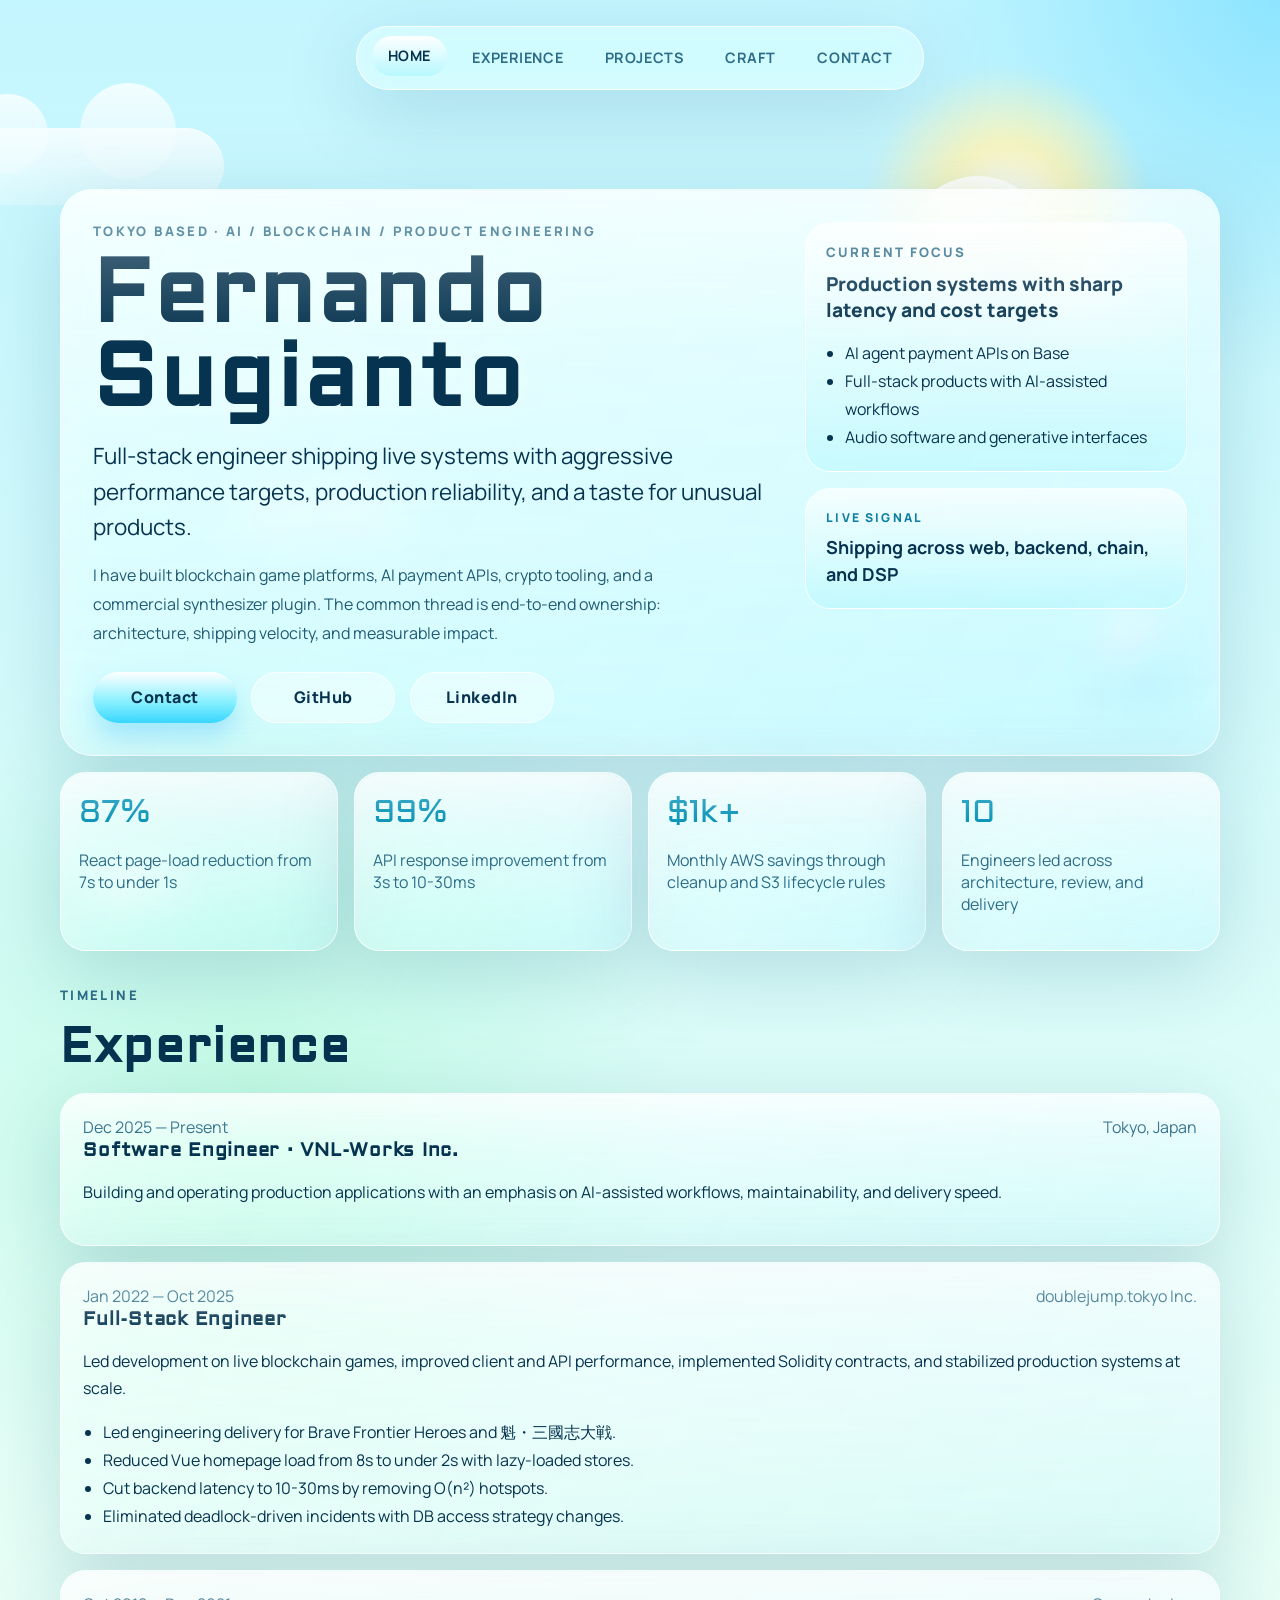
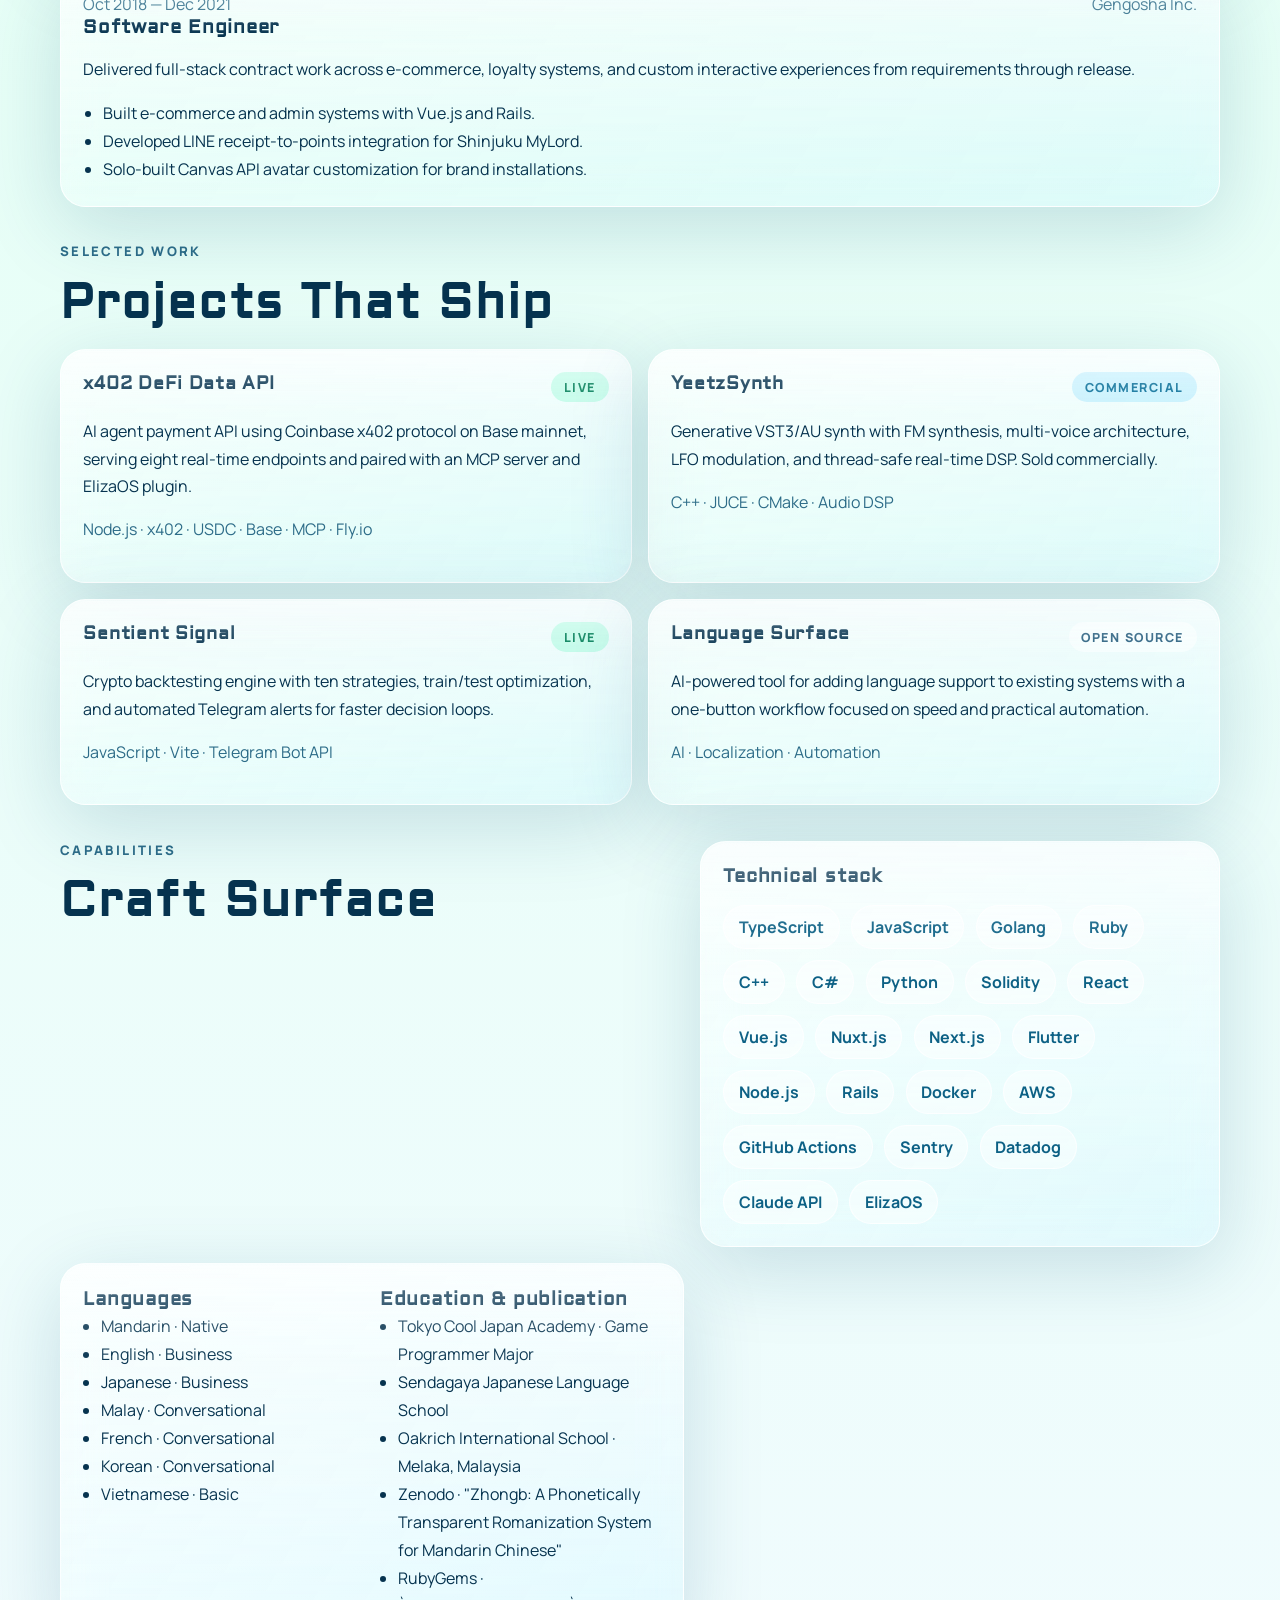
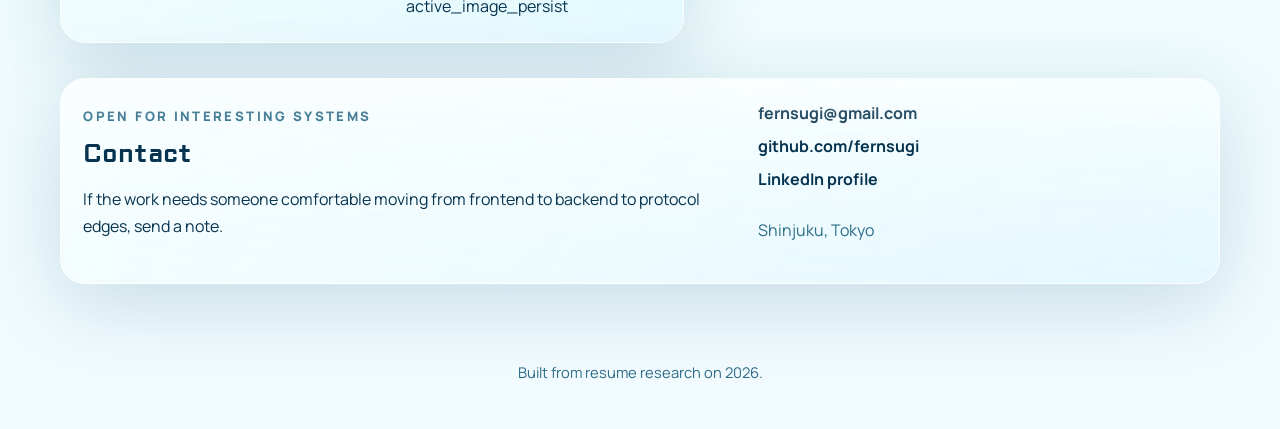
==== index.html @ c8aa3498 "Create personal GitHub Pages site" ====
<!DOCTYPE html>
<html lang="en">
  <head>
    <meta charset="UTF-8" />
    <meta name="viewport" content="width=device-width, initial-scale=1.0" />
    <title>Fernando Sugianto | Full-Stack Engineer</title>
    <meta
      name="description"
      content="Fernando Sugianto builds fast, production-grade systems across AI, blockchain, games, and audio software."
    />
    <link rel="preconnect" href="https://fonts.googleapis.com" />
    <link rel="preconnect" href="https://fonts.gstatic.com" crossorigin />
    <link
      href="https://fonts.googleapis.com/css2?family=Aldrich&family=Manrope:wght@400;500;600;700;800&display=swap"
      rel="stylesheet"
    />
    <link rel="stylesheet" href="./styles.css" />
  </head>
  <body>
    <div class="sky">
      <div class="sun-glow"></div>
      <div class="cloud cloud-a"></div>
      <div class="cloud cloud-b"></div>
      <div class="cloud cloud-c"></div>
      <div class="orb orb-a"></div>
      <div class="orb orb-b"></div>
      <div class="orb orb-c"></div>
      <div class="grid-sheen"></div>
    </div>

    <header class="dock-shell">
      <nav class="dock" aria-label="Primary">
        <a href="#top">Home</a>
        <a href="#experience">Experience</a>
        <a href="#projects">Projects</a>
        <a href="#craft">Craft</a>
        <a href="#contact">Contact</a>
      </nav>
    </header>

    <main id="top" class="page">
      <section class="hero glass" aria-labelledby="hero-title">
        <div class="hero-copy">
          <p class="eyebrow">Tokyo based · AI / blockchain / product engineering</p>
          <h1 id="hero-title">Fernando Sugianto</h1>
          <p class="hero-lead">
            Full-stack engineer shipping live systems with aggressive performance targets,
            production reliability, and a taste for unusual products.
          </p>
          <p class="hero-blurb">
            I have built blockchain game platforms, AI payment APIs, crypto tooling, and a
            commercial synthesizer plugin. The common thread is end-to-end ownership:
            architecture, shipping velocity, and measurable impact.
          </p>
          <div class="hero-actions">
            <a class="button button-primary" href="mailto:fernsugi@gmail.com">Contact</a>
            <a class="button button-secondary" href="https://github.com/fernsugi" target="_blank" rel="noreferrer">GitHub</a>
            <a
              class="button button-secondary"
              href="https://www.linkedin.com/in/fernando-sugianto-44b232172/"
              target="_blank"
              rel="noreferrer"
            >
              LinkedIn
            </a>
          </div>
        </div>

        <div class="hero-panel">
          <div class="badge-card">
            <p class="badge-label">Current Focus</p>
            <p class="badge-title">Production systems with sharp latency and cost targets</p>
            <ul class="badge-list">
              <li>AI agent payment APIs on Base</li>
              <li>Full-stack products with AI-assisted workflows</li>
              <li>Audio software and generative interfaces</li>
            </ul>
          </div>
          <div class="signal-card">
            <span>LIVE SIGNAL</span>
            <strong>Shipping across web, backend, chain, and DSP</strong>
          </div>
        </div>
      </section>

      <section class="metrics" aria-label="Impact metrics">
        <article class="metric glass">
          <span class="metric-value">87%</span>
          <p class="metric-label">React page-load reduction from 7s to under 1s</p>
        </article>
        <article class="metric glass">
          <span class="metric-value">99%</span>
          <p class="metric-label">API response improvement from 3s to 10-30ms</p>
        </article>
        <article class="metric glass">
          <span class="metric-value">$1k+</span>
          <p class="metric-label">Monthly AWS savings through cleanup and S3 lifecycle rules</p>
        </article>
        <article class="metric glass">
          <span class="metric-value">10</span>
          <p class="metric-label">Engineers led across architecture, review, and delivery</p>
        </article>
      </section>

      <section id="experience" class="section">
        <div class="section-heading">
          <p class="eyebrow">Timeline</p>
          <h2>Experience</h2>
        </div>

        <div class="timeline">
          <article class="timeline-card glass">
            <div class="timeline-meta">
              <span>Dec 2025 — Present</span>
              <span>Tokyo, Japan</span>
            </div>
            <h3>Software Engineer · VNL-Works Inc.</h3>
            <p>
              Building and operating production applications with an emphasis on AI-assisted
              workflows, maintainability, and delivery speed.
            </p>
          </article>

          <article class="timeline-card glass">
            <div class="timeline-meta">
              <span>Jan 2022 — Oct 2025</span>
              <span>doublejump.tokyo Inc.</span>
            </div>
            <h3>Full-Stack Engineer</h3>
            <p>
              Led development on live blockchain games, improved client and API performance,
              implemented Solidity contracts, and stabilized production systems at scale.
            </p>
            <ul>
              <li>Led engineering delivery for Brave Frontier Heroes and 魁・三國志大戦.</li>
              <li>Reduced Vue homepage load from 8s to under 2s with lazy-loaded stores.</li>
              <li>Cut backend latency to 10-30ms by removing O(n²) hotspots.</li>
              <li>Eliminated deadlock-driven incidents with DB access strategy changes.</li>
            </ul>
          </article>

          <article class="timeline-card glass">
            <div class="timeline-meta">
              <span>Oct 2018 — Dec 2021</span>
              <span>Gengosha Inc.</span>
            </div>
            <h3>Software Engineer</h3>
            <p>
              Delivered full-stack contract work across e-commerce, loyalty systems, and
              custom interactive experiences from requirements through release.
            </p>
            <ul>
              <li>Built e-commerce and admin systems with Vue.js and Rails.</li>
              <li>Developed LINE receipt-to-points integration for Shinjuku MyLord.</li>
              <li>Solo-built Canvas API avatar customization for brand installations.</li>
            </ul>
          </article>
        </div>
      </section>

      <section id="projects" class="section">
        <div class="section-heading">
          <p class="eyebrow">Selected Work</p>
          <h2>Projects That Ship</h2>
        </div>

        <div class="project-grid">
          <article class="project glass">
            <div class="project-head">
              <h3>x402 DeFi Data API</h3>
              <span class="status live">Live</span>
            </div>
            <p>
              AI agent payment API using Coinbase x402 protocol on Base mainnet, serving
              eight real-time endpoints and paired with an MCP server and ElizaOS plugin.
            </p>
            <p class="stack">Node.js · x402 · USDC · Base · MCP · Fly.io</p>
          </article>

          <article class="project glass">
            <div class="project-head">
              <h3>YeetzSynth</h3>
              <span class="status commercial">Commercial</span>
            </div>
            <p>
              Generative VST3/AU synth with FM synthesis, multi-voice architecture, LFO
              modulation, and thread-safe real-time DSP. Sold commercially.
            </p>
            <p class="stack">C++ · JUCE · CMake · Audio DSP</p>
          </article>

          <article class="project glass">
            <div class="project-head">
              <h3>Sentient Signal</h3>
              <span class="status live">Live</span>
            </div>
            <p>
              Crypto backtesting engine with ten strategies, train/test optimization, and
              automated Telegram alerts for faster decision loops.
            </p>
            <p class="stack">JavaScript · Vite · Telegram Bot API</p>
          </article>

          <article class="project glass">
            <div class="project-head">
              <h3>Language Surface</h3>
              <span class="status oss">Open Source</span>
            </div>
            <p>
              AI-powered tool for adding language support to existing systems with a
              one-button workflow focused on speed and practical automation.
            </p>
            <p class="stack">AI · Localization · Automation</p>
          </article>
        </div>
      </section>

      <section id="craft" class="section craft-layout">
        <div class="section-heading">
          <p class="eyebrow">Capabilities</p>
          <h2>Craft Surface</h2>
        </div>

        <article class="glass skill-cloud">
          <h3>Technical stack</h3>
          <div class="chips">
            <span>TypeScript</span>
            <span>JavaScript</span>
            <span>Golang</span>
            <span>Ruby</span>
            <span>C++</span>
            <span>C#</span>
            <span>Python</span>
            <span>Solidity</span>
            <span>React</span>
            <span>Vue.js</span>
            <span>Nuxt.js</span>
            <span>Next.js</span>
            <span>Flutter</span>
            <span>Node.js</span>
            <span>Rails</span>
            <span>Docker</span>
            <span>AWS</span>
            <span>GitHub Actions</span>
            <span>Sentry</span>
            <span>Datadog</span>
            <span>Claude API</span>
            <span>ElizaOS</span>
          </div>
        </article>

        <article class="glass split-card">
          <div>
            <h3>Languages</h3>
            <ul class="plain-list">
              <li>Mandarin · Native</li>
              <li>English · Business</li>
              <li>Japanese · Business</li>
              <li>Malay · Conversational</li>
              <li>French · Conversational</li>
              <li>Korean · Conversational</li>
              <li>Vietnamese · Basic</li>
            </ul>
          </div>
          <div>
            <h3>Education & publication</h3>
            <ul class="plain-list">
              <li>Tokyo Cool Japan Academy · Game Programmer Major</li>
              <li>Sendagaya Japanese Language School</li>
              <li>Oakrich International School · Melaka, Malaysia</li>
              <li>Zenodo · "Zhongb: A Phonetically Transparent Romanization System for Mandarin Chinese"</li>
              <li>RubyGems · `active_image_persist`</li>
            </ul>
          </div>
        </article>
      </section>

      <section id="contact" class="section">
        <article class="contact-card glass">
          <div>
            <p class="eyebrow">Open for interesting systems</p>
            <h2>Contact</h2>
            <p>
              If the work needs someone comfortable moving from frontend to backend to
              protocol edges, send a note.
            </p>
          </div>
          <div class="contact-links">
            <a href="mailto:fernsugi@gmail.com">fernsugi@gmail.com</a>
            <a href="https://github.com/fernsugi" target="_blank" rel="noreferrer">github.com/fernsugi</a>
            <a href="https://www.linkedin.com/in/fernando-sugianto-44b232172/" target="_blank" rel="noreferrer">
              LinkedIn profile
            </a>
            <p>Shinjuku, Tokyo</p>
          </div>
        </article>
      </section>
    </main>

    <footer class="footer">
      <p>Built from resume research on <span id="year-range">2026</span>.</p>
    </footer>

    <script src="./script.js"></script>
  </body>
</html>
---- styles.css ----
:root {
  --bg-top: #c4f6ff;
  --bg-mid: #e6fff6;
  --bg-bottom: #f2fbff;
  --glass: rgba(255, 255, 255, 0.44);
  --glass-strong: rgba(255, 255, 255, 0.64);
  --line: rgba(96, 196, 255, 0.35);
  --text: #06334f;
  --muted: #2d6c88;
  --aqua: #00b6ff;
  --lime: #6cf59d;
  --teal: #1ad8cc;
  --sun: #fff4b5;
  --shadow: 0 20px 80px rgba(11, 83, 124, 0.18);
}

* {
  box-sizing: border-box;
}

html {
  scroll-behavior: smooth;
}

body {
  margin: 0;
  min-height: 100vh;
  font-family: "Manrope", "Trebuchet MS", sans-serif;
  color: var(--text);
  background:
    radial-gradient(circle at top right, rgba(0, 183, 255, 0.28), transparent 24rem),
    radial-gradient(circle at 20% 30%, rgba(108, 245, 157, 0.22), transparent 28rem),
    linear-gradient(180deg, var(--bg-top) 0%, var(--bg-mid) 42%, var(--bg-bottom) 100%);
  overflow-x: hidden;
}

a {
  color: inherit;
  text-decoration: none;
}

.sky {
  position: fixed;
  inset: 0;
  pointer-events: none;
  overflow: hidden;
}

.sun-glow,
.orb,
.cloud,
.grid-sheen {
  position: absolute;
}

.sun-glow {
  top: 4rem;
  right: 8rem;
  width: 18rem;
  height: 18rem;
  border-radius: 50%;
  background: radial-gradient(circle, rgba(255, 255, 255, 0.96) 0%, rgba(255, 244, 181, 0.85) 32%, rgba(255, 244, 181, 0) 70%);
  filter: blur(6px);
}

.cloud {
  border-radius: 999px;
  background: linear-gradient(180deg, rgba(255, 255, 255, 0.94), rgba(255, 255, 255, 0.32));
  box-shadow: inset 0 1px 0 rgba(255, 255, 255, 0.9);
  filter: blur(0.5px);
}

.cloud::before,
.cloud::after {
  content: "";
  position: absolute;
  background: inherit;
  border-radius: inherit;
}

.cloud-a {
  top: 8rem;
  left: -4rem;
  width: 18rem;
  height: 4.8rem;
  opacity: 0.82;
}

.cloud-a::before {
  left: 2rem;
  bottom: 1.9rem;
  width: 5rem;
  height: 5rem;
}

.cloud-a::after {
  right: 3rem;
  bottom: 1.6rem;
  width: 6rem;
  height: 6rem;
}

.cloud-b {
  top: 18rem;
  right: 8rem;
  width: 14rem;
  height: 4rem;
  opacity: 0.62;
}

.cloud-b::before {
  left: 2rem;
  bottom: 1.2rem;
  width: 4.5rem;
  height: 4.5rem;
}

.cloud-b::after {
  right: 1.5rem;
  bottom: 1.4rem;
  width: 5rem;
  height: 5rem;
}

.cloud-c {
  top: 31rem;
  left: 18%;
  width: 11rem;
  height: 3.4rem;
  opacity: 0.4;
}

.cloud-c::before {
  left: 1.3rem;
  bottom: 1rem;
  width: 3.2rem;
  height: 3.2rem;
}

.cloud-c::after {
  right: 1.2rem;
  bottom: 0.9rem;
  width: 4rem;
  height: 4rem;
}

.orb {
  border-radius: 50%;
  border: 1px solid rgba(255, 255, 255, 0.72);
  background:
    radial-gradient(circle at 35% 28%, rgba(255, 255, 255, 0.9), rgba(255, 255, 255, 0.08) 36%),
    radial-gradient(circle at 70% 72%, rgba(0, 177, 255, 0.15), transparent 56%),
    rgba(255, 255, 255, 0.2);
  box-shadow:
    inset 0 6px 14px rgba(255, 255, 255, 0.9),
    inset 0 -14px 20px rgba(0, 184, 255, 0.08),
    0 16px 40px rgba(0, 148, 212, 0.14);
  backdrop-filter: blur(10px);
}

.orb-a {
  top: 11rem;
  right: 18%;
  width: 9rem;
  height: 9rem;
}

.orb-b {
  top: 38rem;
  right: 8%;
  width: 5rem;
  height: 5rem;
}

.orb-c {
  top: 54rem;
  left: 6%;
  width: 8rem;
  height: 8rem;
}

.grid-sheen {
  inset: 0;
  background-image:
    linear-gradient(rgba(255, 255, 255, 0.12) 1px, transparent 1px),
    linear-gradient(90deg, rgba(255, 255, 255, 0.12) 1px, transparent 1px);
  background-size: 7rem 7rem;
  mask-image: linear-gradient(180deg, transparent, rgba(0, 0, 0, 0.45), transparent 85%);
  opacity: 0.4;
}

.page {
  position: relative;
  z-index: 1;
  width: min(1160px, calc(100% - 2rem));
  margin: 0 auto;
  padding: 7rem 0 3rem;
}

.dock-shell {
  position: sticky;
  top: 0.8rem;
  z-index: 10;
  display: flex;
  justify-content: center;
  padding-top: 0.8rem;
}

.dock {
  display: inline-flex;
  gap: 0.6rem;
  align-items: center;
  padding: 0.7rem 0.9rem;
  border: 1px solid rgba(255, 255, 255, 0.78);
  border-radius: 999px;
  background: rgba(255, 255, 255, 0.38);
  backdrop-filter: blur(20px) saturate(150%);
  box-shadow: var(--shadow);
}

.dock a {
  padding: 0.65rem 1rem;
  border-radius: 999px;
  font-size: 0.9rem;
  font-weight: 700;
  letter-spacing: 0.04em;
  text-transform: uppercase;
  color: var(--muted);
  transition: transform 140ms ease, background 140ms ease, color 140ms ease;
}

.dock a:hover,
.dock a.is-active {
  background: linear-gradient(180deg, rgba(255, 255, 255, 0.96), rgba(173, 245, 255, 0.72));
  color: var(--text);
  transform: translateY(-2px);
}

.glass {
  position: relative;
  border: 1px solid rgba(255, 255, 255, 0.78);
  background:
    linear-gradient(180deg, rgba(255, 255, 255, 0.72), rgba(255, 255, 255, 0.24)),
    linear-gradient(120deg, rgba(255, 255, 255, 0.14), rgba(0, 182, 255, 0.08));
  box-shadow: var(--shadow);
  backdrop-filter: blur(20px) saturate(150%);
}

.glass::after {
  content: "";
  position: absolute;
  inset: 1px;
  border-radius: inherit;
  background: linear-gradient(180deg, rgba(255, 255, 255, 0.34), transparent 28%);
  pointer-events: none;
}

.hero {
  display: grid;
  grid-template-columns: minmax(0, 1.45fr) minmax(280px, 0.8fr);
  gap: 1.25rem;
  padding: 2rem;
  border-radius: 2rem;
}

.hero-copy h1,
.section-heading h2,
.contact-card h2,
.project h3,
.timeline-card h3,
.skill-cloud h3,
.split-card h3 {
  margin: 0;
  font-family: "Aldrich", "Verdana", sans-serif;
  letter-spacing: 0.04em;
}

.hero-copy h1 {
  font-size: clamp(2.6rem, 7vw, 5.5rem);
  line-height: 0.96;
  text-shadow: 0 0 24px rgba(255, 255, 255, 0.4);
}

.eyebrow {
  margin: 0 0 0.8rem;
  font-size: 0.82rem;
  font-weight: 800;
  letter-spacing: 0.18em;
  text-transform: uppercase;
  color: var(--muted);
}

.hero-lead {
  max-width: 44rem;
  margin: 1rem 0;
  font-size: clamp(1.1rem, 2vw, 1.4rem);
  line-height: 1.6;
}

.hero-blurb {
  max-width: 40rem;
  margin: 0;
  line-height: 1.8;
  color: #205a73;
}

.hero-actions {
  display: flex;
  flex-wrap: wrap;
  gap: 0.9rem;
  margin-top: 1.5rem;
}

.button {
  display: inline-flex;
  align-items: center;
  justify-content: center;
  min-width: 9rem;
  padding: 0.85rem 1.3rem;
  border-radius: 999px;
  font-weight: 800;
  letter-spacing: 0.03em;
  transition: transform 180ms ease, box-shadow 180ms ease;
}

.button:hover {
  transform: translateY(-2px);
}

.button-primary {
  background: linear-gradient(180deg, #ffffff, #85efff 60%, #39d7ff 100%);
  box-shadow: 0 14px 24px rgba(35, 180, 255, 0.28);
}

.button-secondary {
  border: 1px solid rgba(255, 255, 255, 0.82);
  background: rgba(255, 255, 255, 0.42);
}

.hero-panel {
  display: grid;
  gap: 1rem;
  align-content: start;
}

.badge-card,
.signal-card {
  border-radius: 1.6rem;
  padding: 1.25rem;
  background: linear-gradient(180deg, rgba(255, 255, 255, 0.74), rgba(150, 244, 250, 0.28));
  border: 1px solid rgba(255, 255, 255, 0.8);
}

.badge-label,
.metric-label,
.timeline-meta,
.stack,
.footer,
.contact-links p {
  color: var(--muted);
}

.badge-label {
  margin: 0;
  font-size: 0.82rem;
  font-weight: 800;
  letter-spacing: 0.16em;
  text-transform: uppercase;
}

.badge-title {
  margin: 0.6rem 0 1rem;
  font-size: 1.2rem;
  font-weight: 800;
}

.badge-list,
.timeline-card ul,
.plain-list {
  margin: 0;
  padding-left: 1.2rem;
  line-height: 1.75;
}

.signal-card {
  display: grid;
  gap: 0.55rem;
}

.signal-card span {
  font-size: 0.76rem;
  font-weight: 800;
  letter-spacing: 0.18em;
  text-transform: uppercase;
  color: #0f7fa3;
}

.signal-card strong {
  font-size: 1.12rem;
  line-height: 1.5;
}

.metrics,
.project-grid,
.craft-layout {
  display: grid;
  gap: 1rem;
}

.metrics {
  grid-template-columns: repeat(4, minmax(0, 1fr));
  margin-top: 1rem;
}

.metric,
.timeline-card,
.project,
.skill-cloud,
.split-card,
.contact-card {
  border-radius: 1.6rem;
}

.metric {
  padding: 1.15rem;
}

.metric-value {
  display: block;
  margin-bottom: 0.5rem;
  font-family: "Aldrich", "Verdana", sans-serif;
  font-size: 2rem;
  color: #0a94b8;
}

.section {
  margin-top: 2.2rem;
}

.section-heading {
  margin-bottom: 1rem;
}

.section-heading h2 {
  font-size: clamp(2rem, 4vw, 3rem);
}

.timeline {
  display: grid;
  gap: 1rem;
}

.timeline-card,
.project,
.skill-cloud,
.split-card,
.contact-card {
  padding: 1.4rem;
}

.timeline-meta,
.project-head {
  display: flex;
  flex-wrap: wrap;
  justify-content: space-between;
  gap: 0.75rem;
}

.timeline-card p,
.project p,
.contact-card p {
  line-height: 1.7;
}

.project-grid {
  grid-template-columns: repeat(2, minmax(0, 1fr));
}

.project-head h3 {
  font-size: 1.15rem;
}

.status {
  align-self: start;
  padding: 0.42rem 0.8rem;
  border-radius: 999px;
  font-size: 0.78rem;
  font-weight: 800;
  letter-spacing: 0.12em;
  text-transform: uppercase;
}

.status.live {
  background: rgba(46, 246, 167, 0.22);
  color: #007f58;
}

.status.commercial {
  background: rgba(0, 182, 255, 0.16);
  color: #066e98;
}

.status.oss {
  background: rgba(255, 255, 255, 0.48);
  color: #285f7f;
}

.craft-layout {
  grid-template-columns: 1.2fr 1fr;
}

.chips {
  display: flex;
  flex-wrap: wrap;
  gap: 0.7rem;
  margin-top: 1rem;
}

.chips span {
  padding: 0.62rem 0.92rem;
  border: 1px solid rgba(255, 255, 255, 0.72);
  border-radius: 999px;
  background: rgba(255, 255, 255, 0.46);
  color: #0d6185;
  font-weight: 700;
}

.split-card {
  display: grid;
  grid-template-columns: repeat(2, minmax(0, 1fr));
  gap: 1rem;
}

.plain-list {
  padding-left: 1.1rem;
}

.contact-card {
  display: grid;
  grid-template-columns: 1.2fr 0.8fr;
  gap: 1rem;
  align-items: center;
}

.contact-links {
  display: grid;
  gap: 0.7rem;
  justify-items: start;
}

.contact-links a {
  font-weight: 700;
}

.footer {
  position: relative;
  z-index: 1;
  padding: 1rem 0 2rem;
  text-align: center;
  font-size: 0.92rem;
}

@media (max-width: 980px) {
  .hero,
  .craft-layout,
  .contact-card,
  .split-card {
    grid-template-columns: 1fr;
  }

  .metrics,
  .project-grid {
    grid-template-columns: repeat(2, minmax(0, 1fr));
  }
}

@media (max-width: 720px) {
  .page {
    width: min(100% - 1rem, 1160px);
    padding-top: 6.5rem;
  }

  .dock {
    gap: 0.2rem;
    width: min(100% - 1rem, 32rem);
    justify-content: space-between;
  }

  .dock a {
    padding: 0.6rem 0.7rem;
    font-size: 0.72rem;
  }

  .hero,
  .metric,
  .timeline-card,
  .project,
  .skill-cloud,
  .split-card,
  .contact-card {
    padding: 1.1rem;
  }

  .metrics,
  .project-grid {
    grid-template-columns: 1fr;
  }

  .hero-copy h1 {
    font-size: 2.6rem;
  }

  .hero-actions {
    flex-direction: column;
    align-items: stretch;
  }

  .sun-glow {
    right: 0;
    width: 12rem;
    height: 12rem;
  }

  .orb-a,
  .orb-b,
  .orb-c,
  .cloud-c {
    display: none;
  }
}

@media (prefers-reduced-motion: reduce) {
  html {
    scroll-behavior: auto;
  }

  .dock a,
  .button {
    transition: none;
  }
}
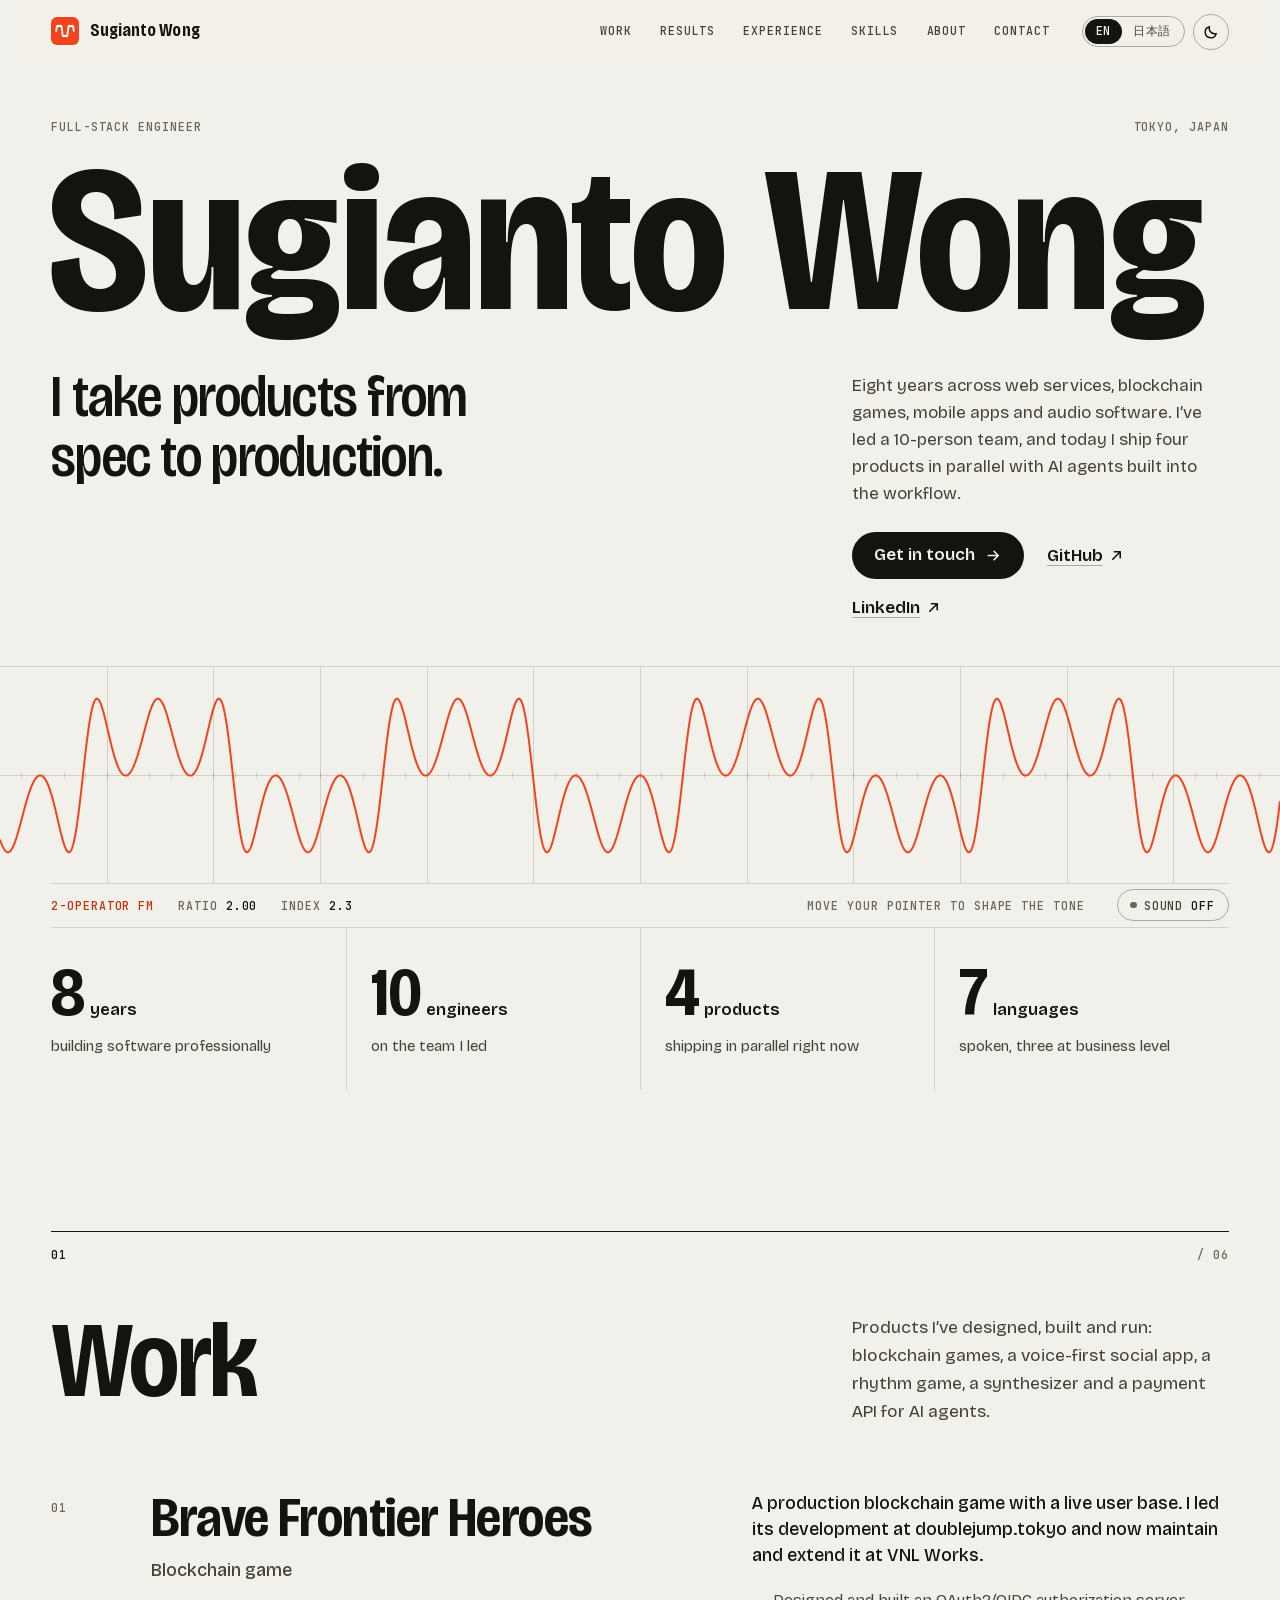
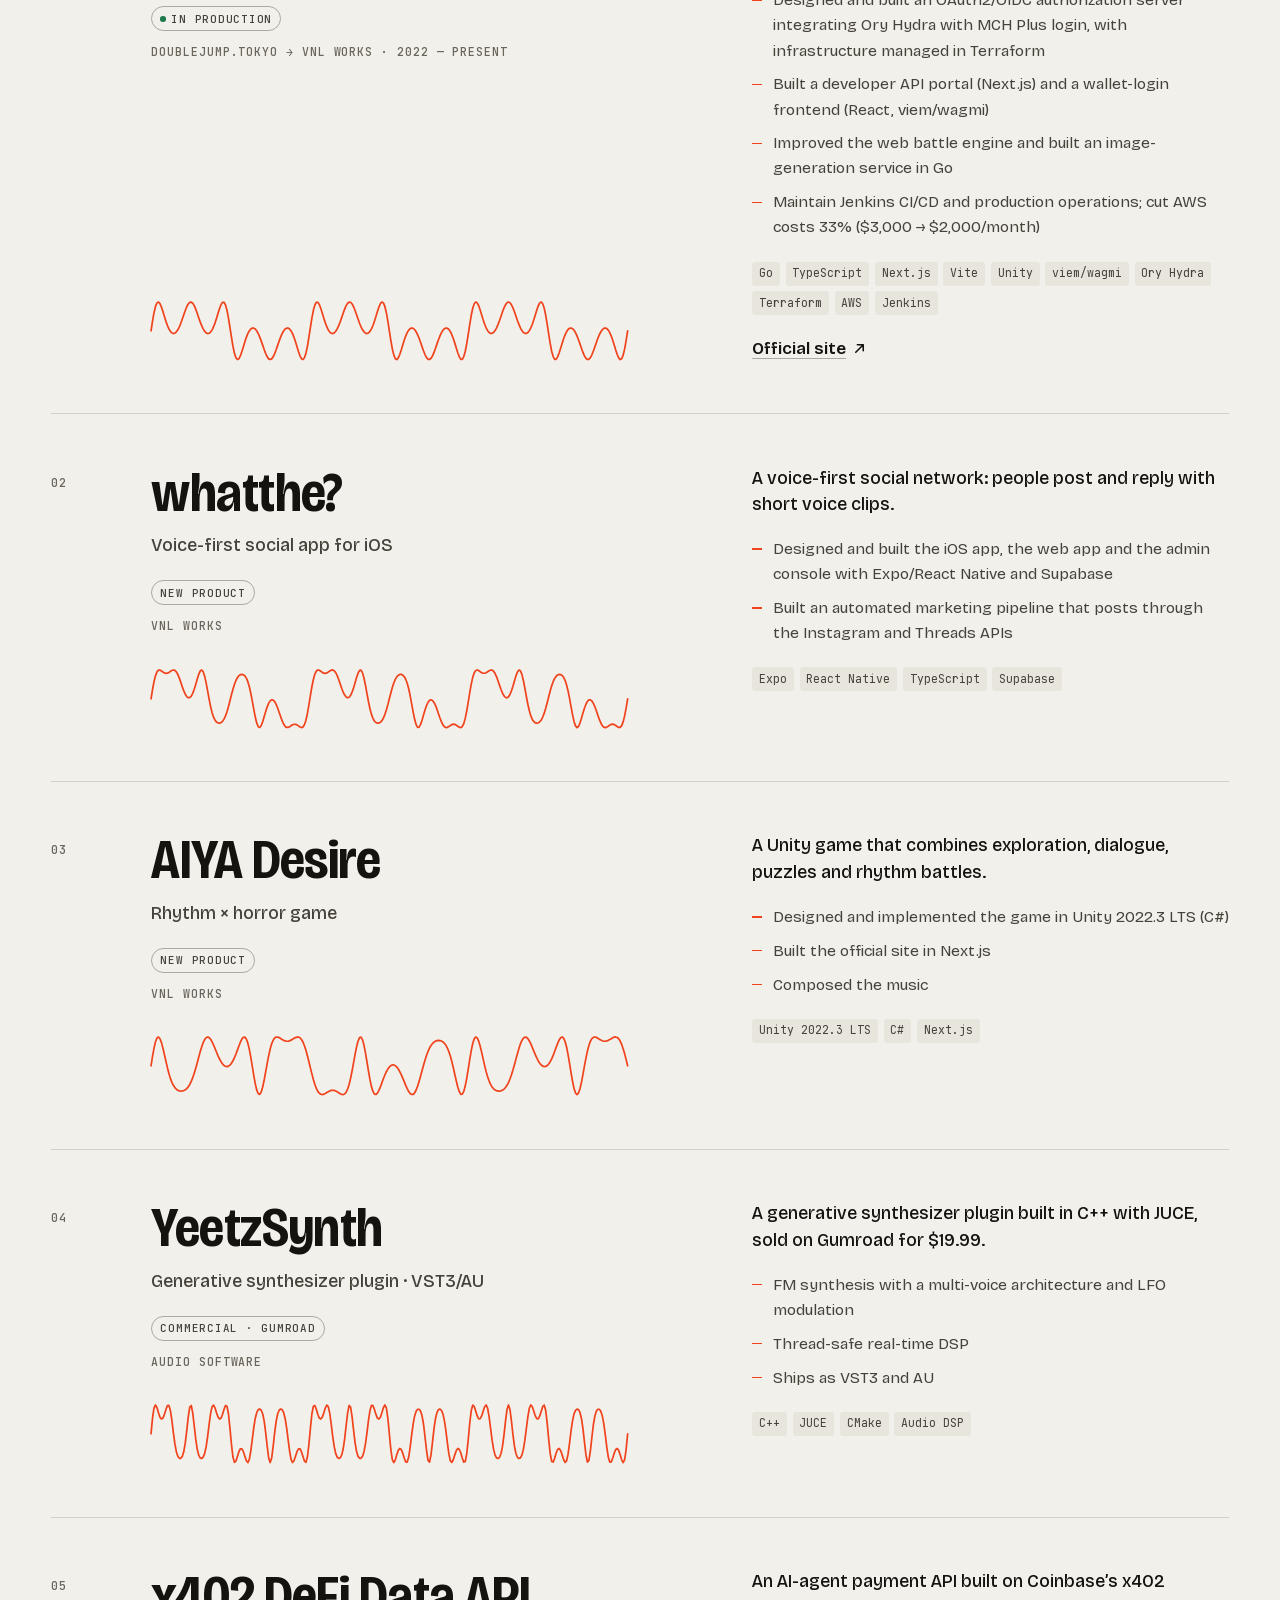
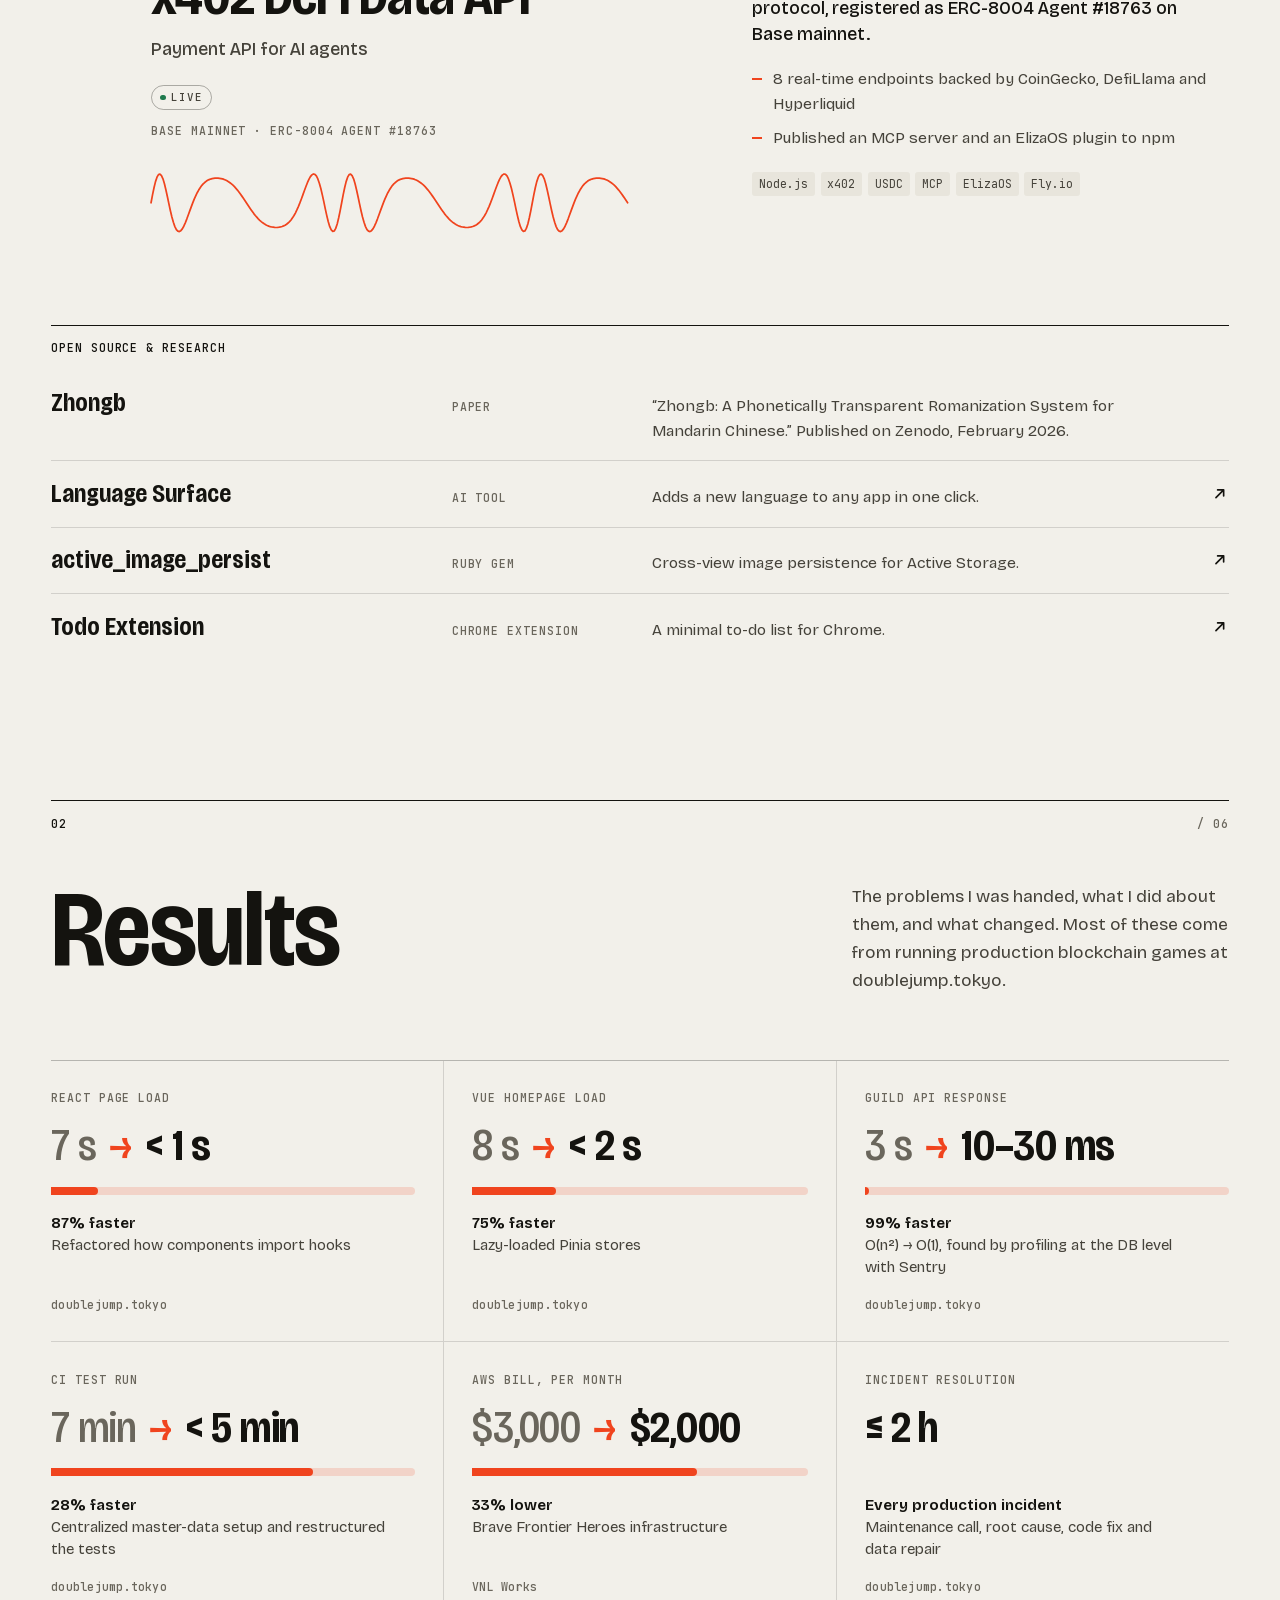
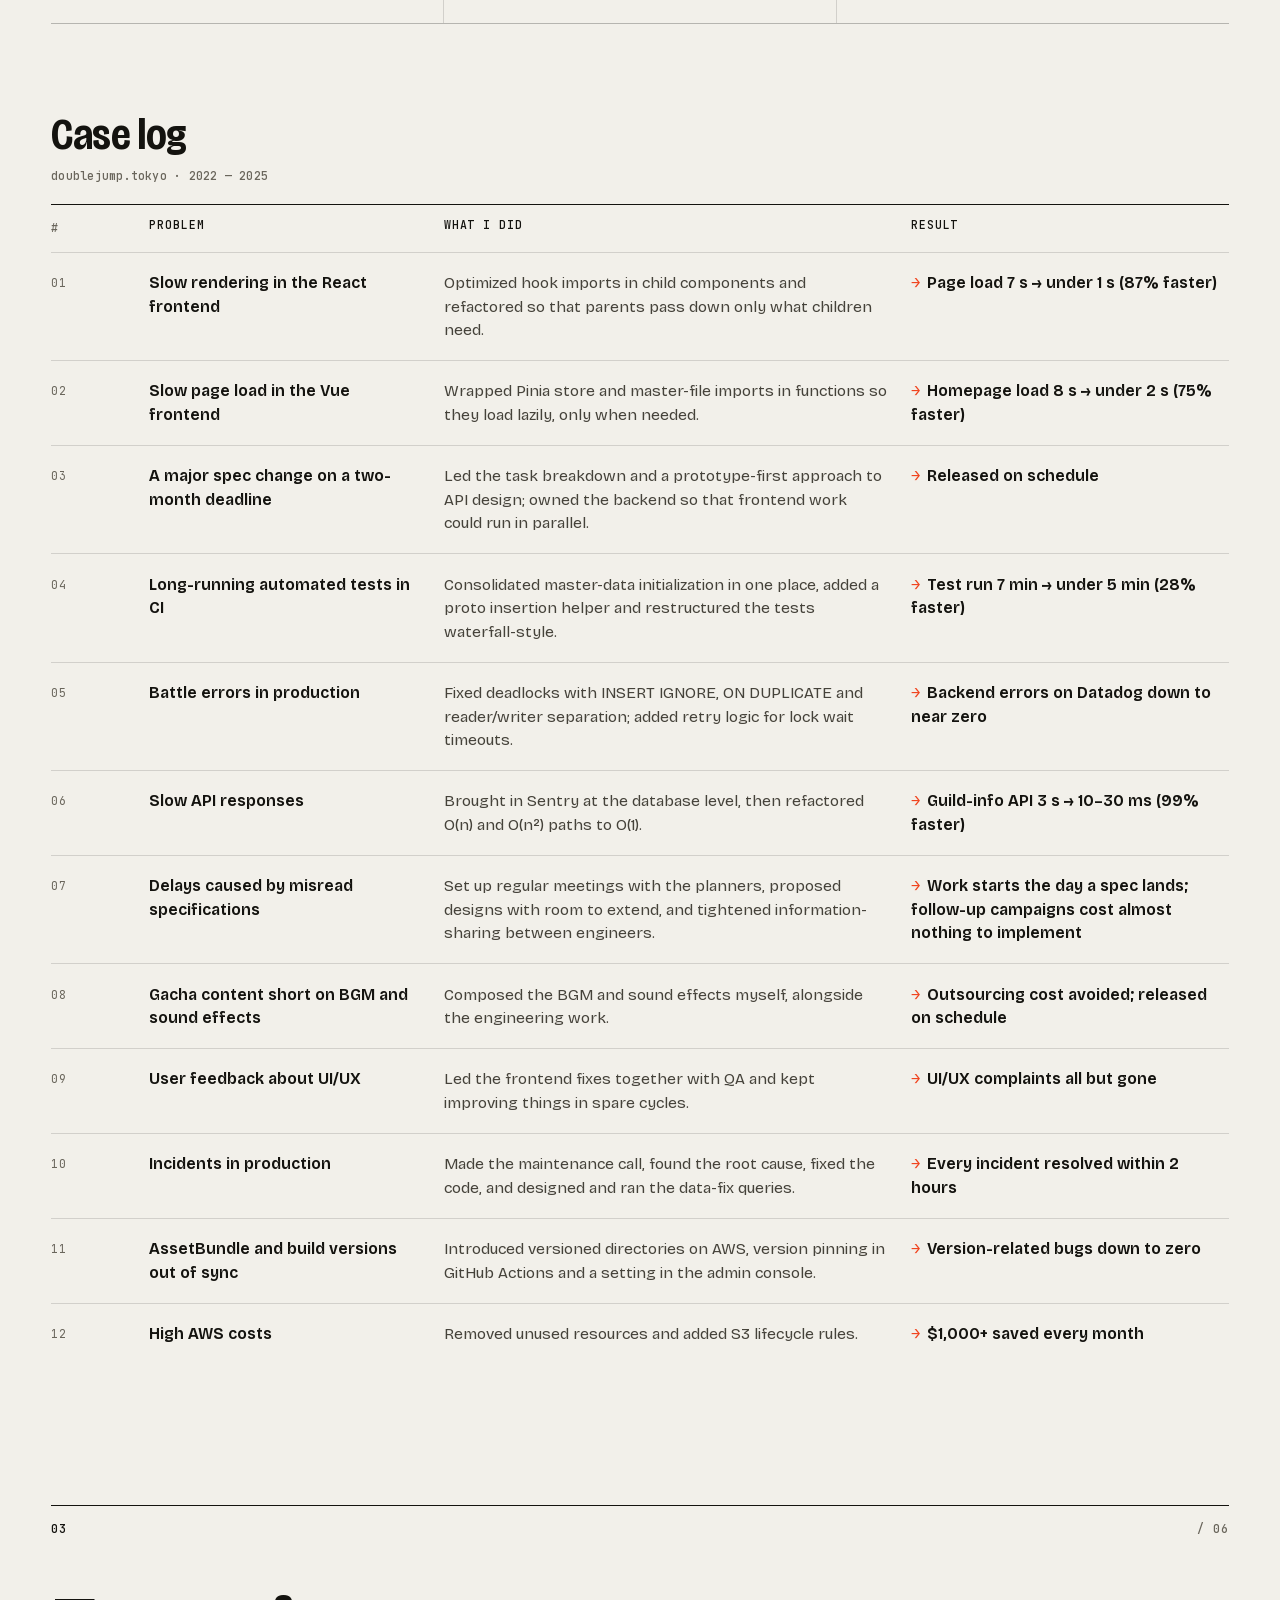
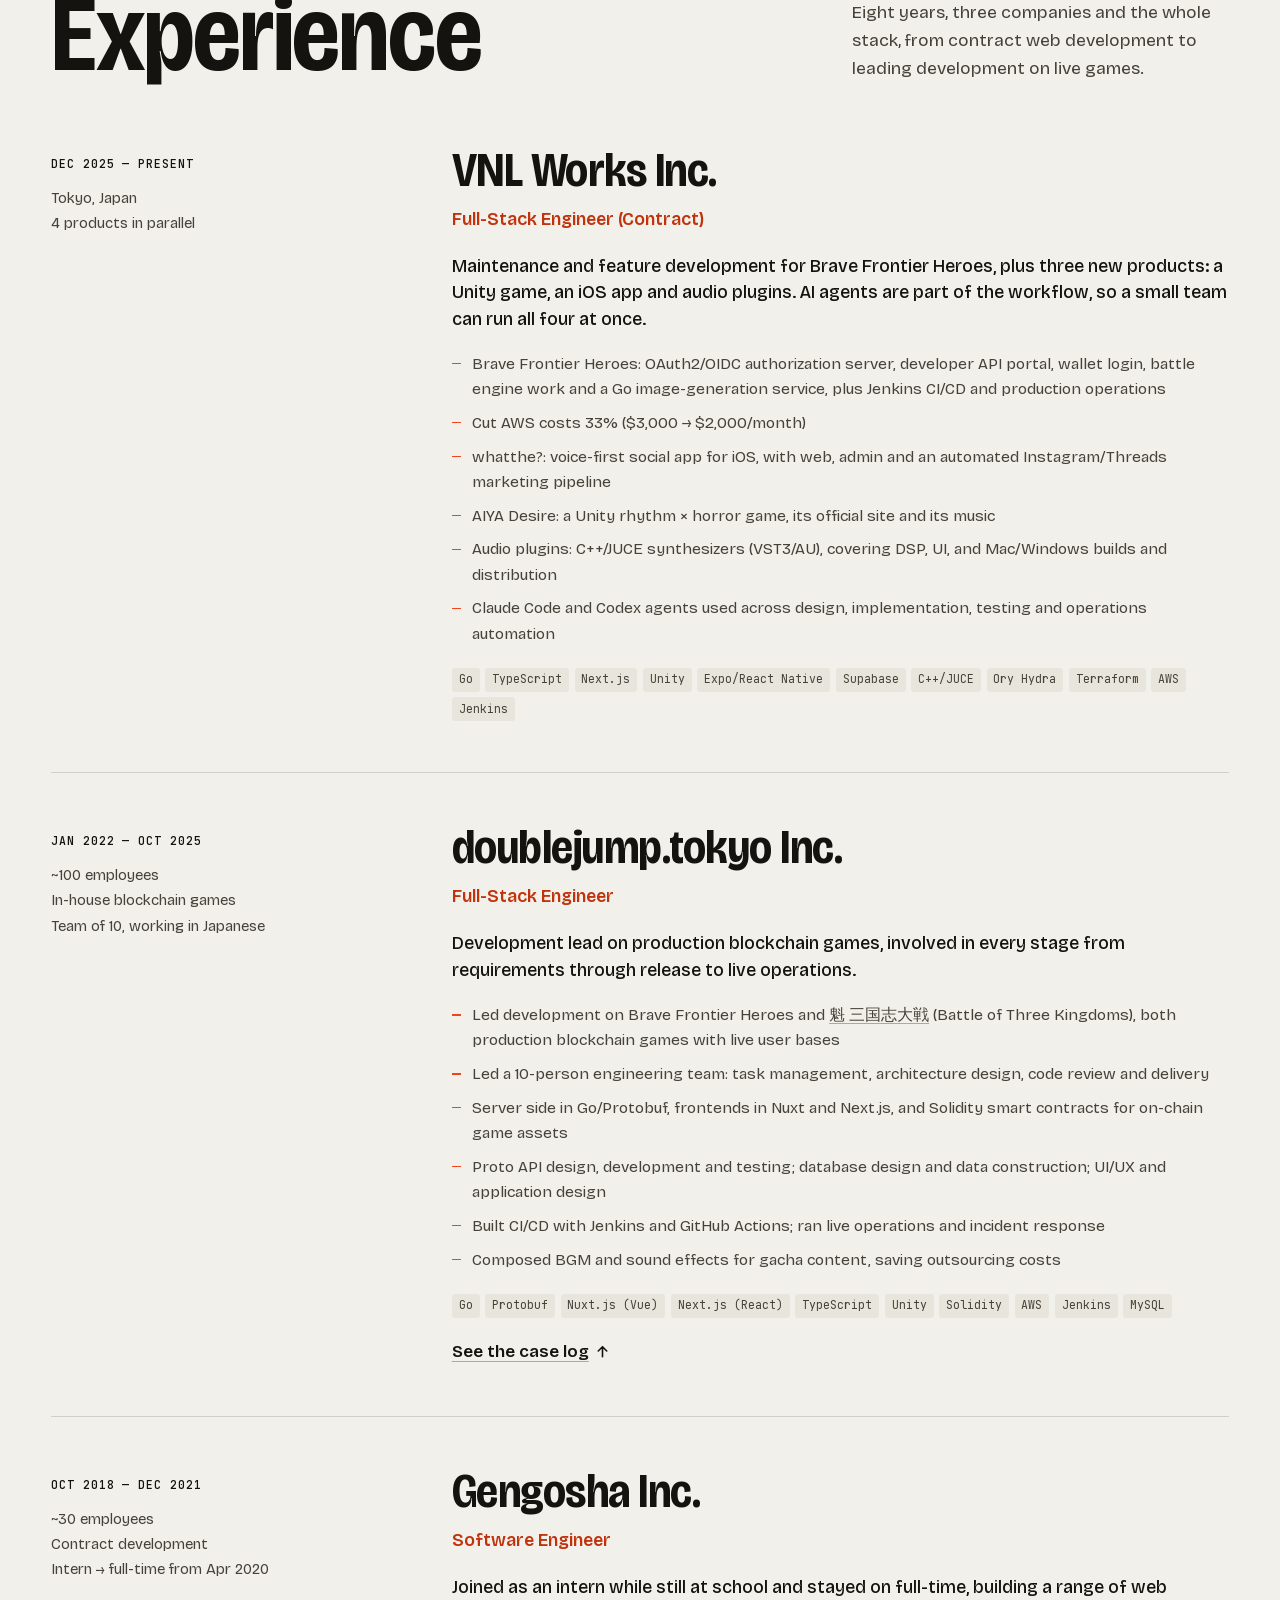
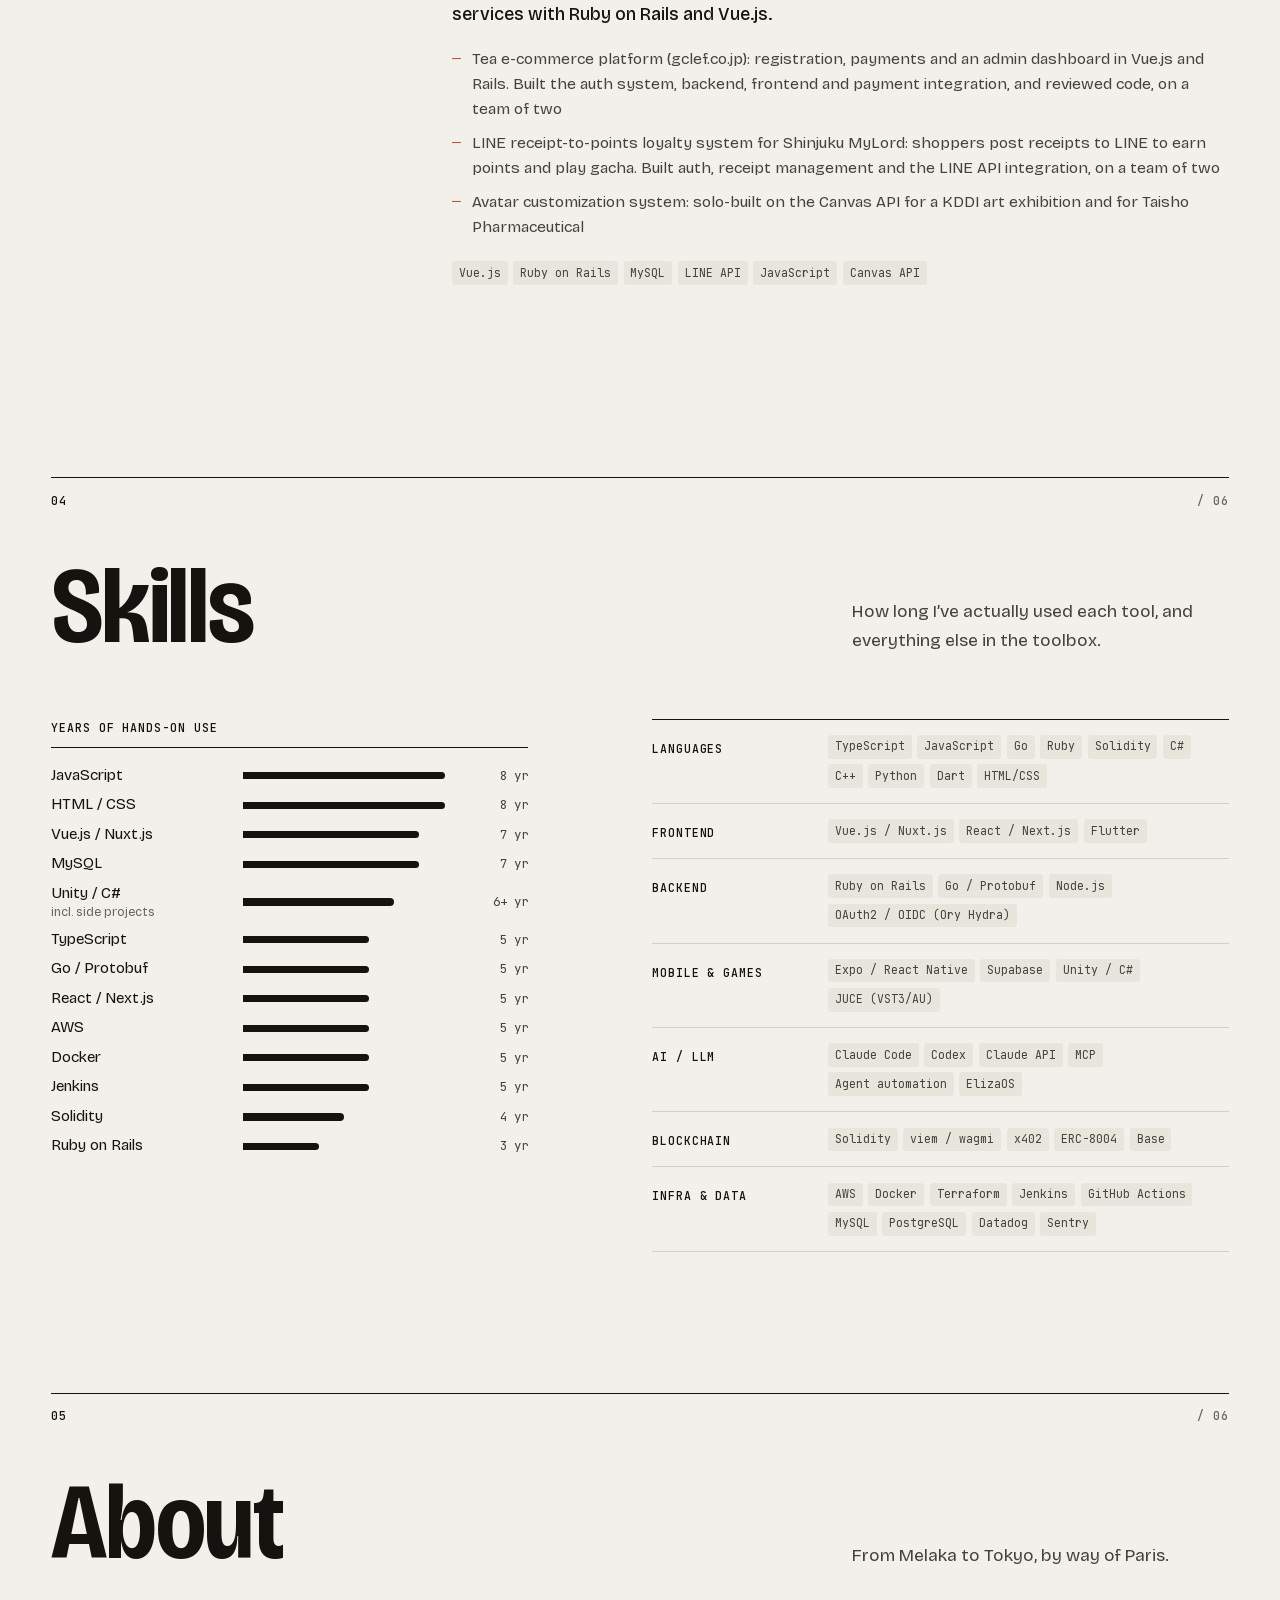
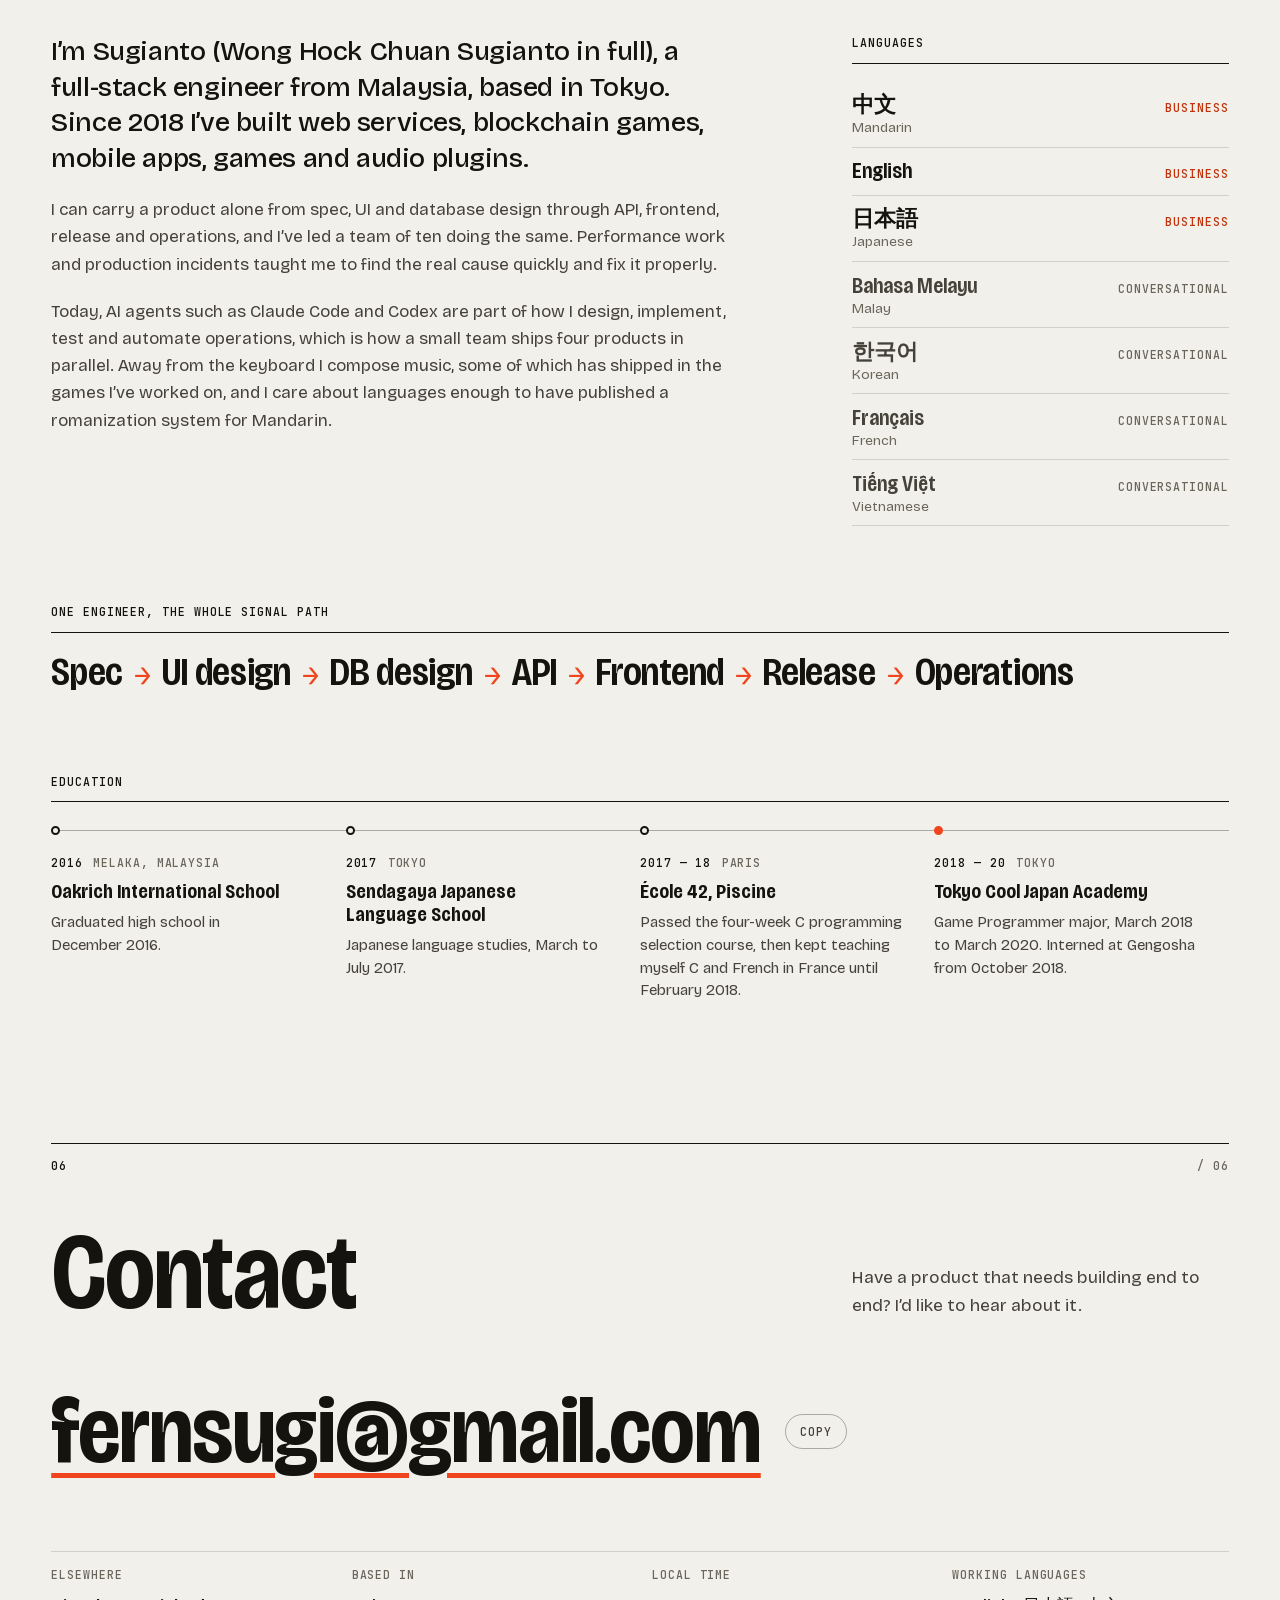
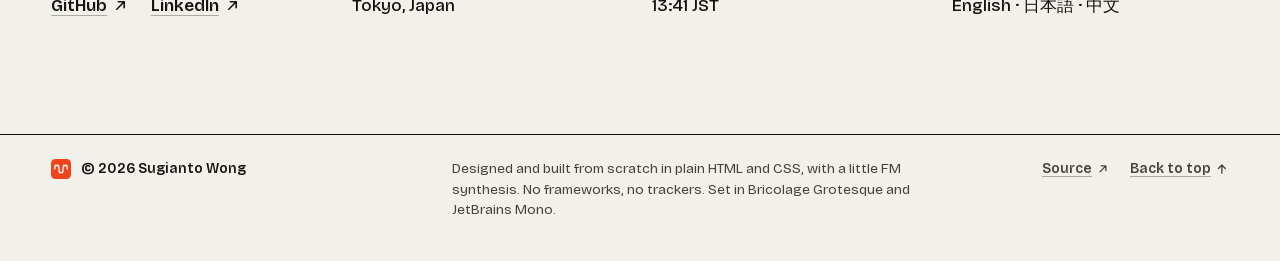
==== commit 95f60b2e: "Rebuild the portfolio from scratch Replace the old single page with a new bilingual site (English at" ====
--- a/index.html
+++ b/index.html
@@ -1,306 +1,517 @@
 <!DOCTYPE html>
+<!-- Generated by build.mjs from src/content.mjs. Edit the content there, then run: node build.mjs -->
 <html lang="en">
-  <head>
-    <meta charset="UTF-8" />
-    <meta name="viewport" content="width=device-width, initial-scale=1.0" />
-    <title>Fernando Sugianto | Full-Stack Engineer</title>
-    <meta
-      name="description"
-      content="Fernando Sugianto builds fast, production-grade systems across AI, blockchain, games, and audio software."
-    />
-    <link rel="preconnect" href="https://fonts.googleapis.com" />
-    <link rel="preconnect" href="https://fonts.gstatic.com" crossorigin />
-    <link
-      href="https://fonts.googleapis.com/css2?family=Aldrich&family=Manrope:wght@400;500;600;700;800&display=swap"
-      rel="stylesheet"
-    />
-    <link rel="stylesheet" href="./styles.css" />
-  </head>
-  <body>
-    <div class="sky">
-      <div class="sun-glow"></div>
-      <div class="cloud cloud-a"></div>
-      <div class="cloud cloud-b"></div>
-      <div class="cloud cloud-c"></div>
-      <div class="orb orb-a"></div>
-      <div class="orb orb-b"></div>
-      <div class="orb orb-c"></div>
-      <div class="grid-sheen"></div>
-    </div>
+<head>
+<meta charset="utf-8">
+<meta name="viewport" content="width=device-width, initial-scale=1">
+<title>Sugianto Wong — Full-Stack Engineer in Tokyo</title>
+<meta name="description" content="Full-stack engineer with 8 years across web services, blockchain games, mobile apps and audio software. Based in Tokyo. Owns products end to end, from spec to operations.">
+<meta name="author" content="Sugianto Wong">
+<link rel="canonical" href="https://fernsugi.github.io/">
+<link rel="alternate" hreflang="en" href="https://fernsugi.github.io/">
+<link rel="alternate" hreflang="ja" href="https://fernsugi.github.io/ja/">
+<link rel="alternate" hreflang="x-default" href="https://fernsugi.github.io/">
+<meta name="color-scheme" content="light dark">
+<meta name="theme-color" content="#f2f0ea" media="(prefers-color-scheme: light)">
+<meta name="theme-color" content="#11100d" media="(prefers-color-scheme: dark)">
+<meta property="og:type" content="profile">
+<meta property="og:site_name" content="Sugianto Wong">
+<meta property="og:title" content="Sugianto Wong — Full-Stack Engineer in Tokyo">
+<meta property="og:description" content="Full-stack engineer with 8 years across web services, blockchain games, mobile apps and audio software. Based in Tokyo. Owns products end to end, from spec to operations.">
+<meta property="og:url" content="https://fernsugi.github.io/">
+<meta property="og:locale" content="en_US">
+<meta property="og:locale:alternate" content="ja_JP">
+<meta property="og:image" content="https://fernsugi.github.io/assets/og.png">
+<meta property="og:image:width" content="1200">
+<meta property="og:image:height" content="630">
+<meta property="og:image:alt" content="Sugianto Wong — Full-Stack Engineer">
+<meta name="twitter:card" content="summary_large_image">
+<link rel="icon" href="favicon.ico" sizes="32x32">
+<link rel="icon" href="favicon.svg" type="image/svg+xml">
+<link rel="apple-touch-icon" href="apple-touch-icon.png">
+<link rel="preload" href="assets/fonts/bricolage-display.woff2" as="font" type="font/woff2" crossorigin>
+<link rel="preload" href="assets/fonts/bricolage-text.woff2" as="font" type="font/woff2" crossorigin>
+<link rel="stylesheet" href="assets/site.css?v=30638429">
+<script>(function(d){var e=d.documentElement;e.className='js';try{var t=localStorage.getItem('theme');if(t==='light'||t==='dark')e.setAttribute('data-theme',t)}catch(_){}})(document)</script>
+<script src="assets/site.js?v=30638429" defer></script>
+<script type="application/ld+json">{"@context":"https://schema.org","@type":"Person","name":"Sugianto Wong","alternateName":"Wong Hock Chuan Sugianto","jobTitle":"Full-Stack Engineer","description":"Full-stack engineer with 8 years across web services, blockchain games, mobile apps and audio software. Based in Tokyo. Owns products end to end, from spec to operations.","url":"https://fernsugi.github.io/","address":{"@type":"PostalAddress","addressLocality":"Tokyo","addressCountry":"JP"},"knowsLanguage":["zh","en","ja","ms","ko","fr","vi"],"sameAs":["https://github.com/fernsugi","https://www.linkedin.com/in/sugianto-wong-44b232172/"]}</script>
+</head>
+<body>
+<a class="skip" href="#main">Skip to content</a>
+<header class="site-head" data-head>
+  <div class="wrap head-in">
+    <a class="brand" href="#top"><svg class="mark" viewBox="0 0 32 32" aria-hidden="true"><rect width="32" height="32" rx="7" fill="var(--accent, #f0441e)"/><path d="M0.0 7.0L0.4 3.4L0.8 1.4L1.3 1.0L1.7 1.4L2.1 1.7L2.5 1.5L2.9 1.2L3.3 1.0L3.8 1.2L4.2 1.5L4.6 1.7L5.0 1.4L5.4 1.0L5.8 1.4L6.3 3.4L6.7 7.0L7.1 10.6L7.5 12.6L7.9 13.0L8.3 12.6L8.8 12.3L9.2 12.5L9.6 12.8L10.0 13.0L10.4 12.8L10.8 12.5L11.3 12.3L11.7 12.6L12.1 13.0L12.5 12.6L12.9 10.6L13.3 7.0L13.8 3.4L14.2 1.4L14.6 1.0L15.0 1.4L15.4 1.7L15.8 1.5L16.3 1.2L16.7 1.0L17.1 1.2L17.5 1.5L17.9 1.7L18.3 1.4L18.8 1.0L19.2 1.4L19.6 3.4L20.0 7.0" transform="translate(6 9)" fill="none" stroke="var(--seal-ink, #fff6ee)" stroke-width="2.2" stroke-linecap="round" stroke-linejoin="round"/></svg><span>Sugianto Wong</span></a>
+    <nav class="nav" id="nav" aria-label="Sections"><ul><li><a href="#work">Work</a></li><li><a href="#results">Results</a></li><li><a href="#experience">Experience</a></li><li><a href="#skills">Skills</a></li><li><a href="#about">About</a></li><li><a href="#contact">Contact</a></li></ul></nav>
+    <div class="tools">
+      <div class="lang" role="group" aria-label="Language"><a href="#top" lang="en" aria-current="true">EN</a><a href="ja/" lang="ja" hreflang="ja" data-lang-link>日本語</a></div>
+      <button type="button" class="icon-btn" data-theme-toggle aria-label="Switch to dark theme" data-to-dark="Switch to dark theme" data-to-light="Switch to light theme"><svg class="ico ico-sun" viewBox="0 0 16 16" aria-hidden="true"><circle cx="8" cy="8" r="2.75"/><path d="M8 1.5v1.75M8 12.75v1.75M1.5 8h1.75M12.75 8h1.75M3.4 3.4l1.25 1.25M11.35 11.35l1.25 1.25M3.4 12.6l1.25-1.25M11.35 4.65l1.25-1.25"/></svg><svg class="ico ico-moon" viewBox="0 0 16 16" aria-hidden="true"><path d="M13.25 9.6A5.6 5.6 0 0 1 6.4 2.75a5.6 5.6 0 1 0 6.85 6.85Z"/></svg></button>
+      <button type="button" class="icon-btn menu-btn" data-menu aria-expanded="false" aria-controls="nav" aria-label="Menu"><svg class="ico" viewBox="0 0 16 16" aria-hidden="true"><path class="menu-a" d="M2.5 5.5h11"/><path class="menu-b" d="M2.5 10.5h11"/></svg></button>
+    </div>
+  </div>
+</header>
+<main id="main">
+  <section class="hero" id="top" data-hero aria-labelledby="hero-name">
+    <div class="wrap">
+      <p class="hero-meta"><span class="label">Full-Stack Engineer</span><span class="label">Tokyo, Japan</span></p>
+      <h1 class="hero-name" id="hero-name"><span>Sugianto</span> <span>Wong</span></h1>
+      <div class="hero-grid">
+        <p class="hero-lede">I take products from spec to production.</p>
+        <div class="hero-side">
+          <p class="hero-sub">Eight years across web services, blockchain games, mobile apps and audio software. I’ve led a 10-person team, and today I ship four products in parallel with AI agents built into the workflow.</p>
+          <p class="hero-cta">
+            <a class="btn" href="#contact">Get in touch<svg class="ico" viewBox="0 0 16 16" aria-hidden="true"><path d="M3 8h9.5M8.5 4l4 4-4 4"/></svg></a>
+            <a class="link-ext" href="https://github.com/fernsugi" rel="me noopener">GitHub<svg class="ico" viewBox="0 0 16 16" aria-hidden="true"><path d="M4.5 11.5l7-7M6 4.5h5.5V10"/></svg></a>
+            <a class="link-ext" href="https://www.linkedin.com/in/sugianto-wong-44b232172/" rel="me noopener">LinkedIn<svg class="ico" viewBox="0 0 16 16" aria-hidden="true"><path d="M4.5 11.5l7-7M6 4.5h5.5V10"/></svg></a>
+          </p>
+        </div>
+      </div>
+    </div>
+    <div class="scope" data-scope>
+      <svg class="scope-fallback" viewBox="0 0 1440 200" preserveAspectRatio="xMinYMid slice" aria-hidden="true"><path d="M0.0 100.0L2.0 85.8L4.0 72.3L6.0 59.9L8.0 49.0L10.0 40.2L12.0 33.4L14.0 28.9L16.0 26.5L18.0 26.1L20.0 27.3L22.0 29.8L24.0 33.4L26.0 37.7L28.0 42.2L30.0 46.8L32.0 51.3L34.0 55.3L36.0 58.8L38.0 61.6L40.0 63.6L42.0 64.9L44.0 65.4L46.0 65.1L48.0 64.0L50.0 62.2L52.0 59.8L54.0 56.8L56.0 53.3L58.0 49.5L60.0 45.5L62.0 41.5L64.0 37.7L66.0 34.2L68.0 31.1L70.0 28.7L72.0 27.0L74.0 26.1L76.0 26.1L78.0 27.0L80.0 28.7L82.0 31.1L84.0 34.2L86.0 37.7L88.0 41.5L90.0 45.5L92.0 49.5L94.0 53.3L96.0 56.8L98.0 59.8L100.0 62.2L102.0 64.0L104.0 65.1L106.0 65.4L108.0 64.9L110.0 63.6L112.0 61.6L114.0 58.8L116.0 55.3L118.0 51.3L120.0 46.8L122.0 42.2L124.0 37.7L126.0 33.4L128.0 29.8L130.0 27.3L132.0 26.1L134.0 26.5L136.0 28.9L138.0 33.4L140.0 40.2L142.0 49.0L144.0 59.9L146.0 72.3L148.0 85.8L150.0 100.0L152.0 114.2L154.0 127.7L156.0 140.1L158.0 151.0L160.0 159.8L162.0 166.6L164.0 171.1L166.0 173.5L168.0 173.9L170.0 172.7L172.0 170.2L174.0 166.6L176.0 162.3L178.0 157.8L180.0 153.2L182.0 148.7L184.0 144.7L186.0 141.2L188.0 138.4L190.0 136.4L192.0 135.1L194.0 134.6L196.0 134.9L198.0 136.0L200.0 137.8L202.0 140.2L204.0 143.2L206.0 146.7L208.0 150.5L210.0 154.5L212.0 158.5L214.0 162.3L216.0 165.8L218.0 168.9L220.0 171.3L222.0 173.0L224.0 173.9L226.0 173.9L228.0 173.0L230.0 171.3L232.0 168.9L234.0 165.8L236.0 162.3L238.0 158.5L240.0 154.5L242.0 150.5L244.0 146.7L246.0 143.2L248.0 140.2L250.0 137.8L252.0 136.0L254.0 134.9L256.0 134.6L258.0 135.1L260.0 136.4L262.0 138.4L264.0 141.2L266.0 144.7L268.0 148.7L270.0 153.2L272.0 157.8L274.0 162.3L276.0 166.6L278.0 170.2L280.0 172.7L282.0 173.9L284.0 173.5L286.0 171.1L288.0 166.6L290.0 159.8L292.0 151.0L294.0 140.1L296.0 127.7L298.0 114.2L300.0 100.0L302.0 85.8L304.0 72.3L306.0 59.9L308.0 49.0L310.0 40.2L312.0 33.4L314.0 28.9L316.0 26.5L318.0 26.1L320.0 27.3L322.0 29.8L324.0 33.4L326.0 37.7L328.0 42.2L330.0 46.8L332.0 51.3L334.0 55.3L336.0 58.8L338.0 61.6L340.0 63.6L342.0 64.9L344.0 65.4L346.0 65.1L348.0 64.0L350.0 62.2L352.0 59.8L354.0 56.8L356.0 53.3L358.0 49.5L360.0 45.5L362.0 41.5L364.0 37.7L366.0 34.2L368.0 31.1L370.0 28.7L372.0 27.0L374.0 26.1L376.0 26.1L378.0 27.0L380.0 28.7L382.0 31.1L384.0 34.2L386.0 37.7L388.0 41.5L390.0 45.5L392.0 49.5L394.0 53.3L396.0 56.8L398.0 59.8L400.0 62.2L402.0 64.0L404.0 65.1L406.0 65.4L408.0 64.9L410.0 63.6L412.0 61.6L414.0 58.8L416.0 55.3L418.0 51.3L420.0 46.8L422.0 42.2L424.0 37.7L426.0 33.4L428.0 29.8L430.0 27.3L432.0 26.1L434.0 26.5L436.0 28.9L438.0 33.4L440.0 40.2L442.0 49.0L444.0 59.9L446.0 72.3L448.0 85.8L450.0 100.0L452.0 114.2L454.0 127.7L456.0 140.1L458.0 151.0L460.0 159.8L462.0 166.6L464.0 171.1L466.0 173.5L468.0 173.9L470.0 172.7L472.0 170.2L474.0 166.6L476.0 162.3L478.0 157.8L480.0 153.2L482.0 148.7L484.0 144.7L486.0 141.2L488.0 138.4L490.0 136.4L492.0 135.1L494.0 134.6L496.0 134.9L498.0 136.0L500.0 137.8L502.0 140.2L504.0 143.2L506.0 146.7L508.0 150.5L510.0 154.5L512.0 158.5L514.0 162.3L516.0 165.8L518.0 168.9L520.0 171.3L522.0 173.0L524.0 173.9L526.0 173.9L528.0 173.0L530.0 171.3L532.0 168.9L534.0 165.8L536.0 162.3L538.0 158.5L540.0 154.5L542.0 150.5L544.0 146.7L546.0 143.2L548.0 140.2L550.0 137.8L552.0 136.0L554.0 134.9L556.0 134.6L558.0 135.1L560.0 136.4L562.0 138.4L564.0 141.2L566.0 144.7L568.0 148.7L570.0 153.2L572.0 157.8L574.0 162.3L576.0 166.6L578.0 170.2L580.0 172.7L582.0 173.9L584.0 173.5L586.0 171.1L588.0 166.6L590.0 159.8L592.0 151.0L594.0 140.1L596.0 127.7L598.0 114.2L600.0 100.0L602.0 85.8L604.0 72.3L606.0 59.9L608.0 49.0L610.0 40.2L612.0 33.4L614.0 28.9L616.0 26.5L618.0 26.1L620.0 27.3L622.0 29.8L624.0 33.4L626.0 37.7L628.0 42.2L630.0 46.8L632.0 51.3L634.0 55.3L636.0 58.8L638.0 61.6L640.0 63.6L642.0 64.9L644.0 65.4L646.0 65.1L648.0 64.0L650.0 62.2L652.0 59.8L654.0 56.8L656.0 53.3L658.0 49.5L660.0 45.5L662.0 41.5L664.0 37.7L666.0 34.2L668.0 31.1L670.0 28.7L672.0 27.0L674.0 26.1L676.0 26.1L678.0 27.0L680.0 28.7L682.0 31.1L684.0 34.2L686.0 37.7L688.0 41.5L690.0 45.5L692.0 49.5L694.0 53.3L696.0 56.8L698.0 59.8L700.0 62.2L702.0 64.0L704.0 65.1L706.0 65.4L708.0 64.9L710.0 63.6L712.0 61.6L714.0 58.8L716.0 55.3L718.0 51.3L720.0 46.8L722.0 42.2L724.0 37.7L726.0 33.4L728.0 29.8L730.0 27.3L732.0 26.1L734.0 26.5L736.0 28.9L738.0 33.4L740.0 40.2L742.0 49.0L744.0 59.9L746.0 72.3L748.0 85.8L750.0 100.0L752.0 114.2L754.0 127.7L756.0 140.1L758.0 151.0L760.0 159.8L762.0 166.6L764.0 171.1L766.0 173.5L768.0 173.9L770.0 172.7L772.0 170.2L774.0 166.6L776.0 162.3L778.0 157.8L780.0 153.2L782.0 148.7L784.0 144.7L786.0 141.2L788.0 138.4L790.0 136.4L792.0 135.1L794.0 134.6L796.0 134.9L798.0 136.0L800.0 137.8L802.0 140.2L804.0 143.2L806.0 146.7L808.0 150.5L810.0 154.5L812.0 158.5L814.0 162.3L816.0 165.8L818.0 168.9L820.0 171.3L822.0 173.0L824.0 173.9L826.0 173.9L828.0 173.0L830.0 171.3L832.0 168.9L834.0 165.8L836.0 162.3L838.0 158.5L840.0 154.5L842.0 150.5L844.0 146.7L846.0 143.2L848.0 140.2L850.0 137.8L852.0 136.0L854.0 134.9L856.0 134.6L858.0 135.1L860.0 136.4L862.0 138.4L864.0 141.2L866.0 144.7L868.0 148.7L870.0 153.2L872.0 157.8L874.0 162.3L876.0 166.6L878.0 170.2L880.0 172.7L882.0 173.9L884.0 173.5L886.0 171.1L888.0 166.6L890.0 159.8L892.0 151.0L894.0 140.1L896.0 127.7L898.0 114.2L900.0 100.0L902.0 85.8L904.0 72.3L906.0 59.9L908.0 49.0L910.0 40.2L912.0 33.4L914.0 28.9L916.0 26.5L918.0 26.1L920.0 27.3L922.0 29.8L924.0 33.4L926.0 37.7L928.0 42.2L930.0 46.8L932.0 51.3L934.0 55.3L936.0 58.8L938.0 61.6L940.0 63.6L942.0 64.9L944.0 65.4L946.0 65.1L948.0 64.0L950.0 62.2L952.0 59.8L954.0 56.8L956.0 53.3L958.0 49.5L960.0 45.5L962.0 41.5L964.0 37.7L966.0 34.2L968.0 31.1L970.0 28.7L972.0 27.0L974.0 26.1L976.0 26.1L978.0 27.0L980.0 28.7L982.0 31.1L984.0 34.2L986.0 37.7L988.0 41.5L990.0 45.5L992.0 49.5L994.0 53.3L996.0 56.8L998.0 59.8L1000.0 62.2L1002.0 64.0L1004.0 65.1L1006.0 65.4L1008.0 64.9L1010.0 63.6L1012.0 61.6L1014.0 58.8L1016.0 55.3L1018.0 51.3L1020.0 46.8L1022.0 42.2L1024.0 37.7L1026.0 33.4L1028.0 29.8L1030.0 27.3L1032.0 26.1L1034.0 26.5L1036.0 28.9L1038.0 33.4L1040.0 40.2L1042.0 49.0L1044.0 59.9L1046.0 72.3L1048.0 85.8L1050.0 100.0L1052.0 114.2L1054.0 127.7L1056.0 140.1L1058.0 151.0L1060.0 159.8L1062.0 166.6L1064.0 171.1L1066.0 173.5L1068.0 173.9L1070.0 172.7L1072.0 170.2L1074.0 166.6L1076.0 162.3L1078.0 157.8L1080.0 153.2L1082.0 148.7L1084.0 144.7L1086.0 141.2L1088.0 138.4L1090.0 136.4L1092.0 135.1L1094.0 134.6L1096.0 134.9L1098.0 136.0L1100.0 137.8L1102.0 140.2L1104.0 143.2L1106.0 146.7L1108.0 150.5L1110.0 154.5L1112.0 158.5L1114.0 162.3L1116.0 165.8L1118.0 168.9L1120.0 171.3L1122.0 173.0L1124.0 173.9L1126.0 173.9L1128.0 173.0L1130.0 171.3L1132.0 168.9L1134.0 165.8L1136.0 162.3L1138.0 158.5L1140.0 154.5L1142.0 150.5L1144.0 146.7L1146.0 143.2L1148.0 140.2L1150.0 137.8L1152.0 136.0L1154.0 134.9L1156.0 134.6L1158.0 135.1L1160.0 136.4L1162.0 138.4L1164.0 141.2L1166.0 144.7L1168.0 148.7L1170.0 153.2L1172.0 157.8L1174.0 162.3L1176.0 166.6L1178.0 170.2L1180.0 172.7L1182.0 173.9L1184.0 173.5L1186.0 171.1L1188.0 166.6L1190.0 159.8L1192.0 151.0L1194.0 140.1L1196.0 127.7L1198.0 114.2L1200.0 100.0L1202.0 85.8L1204.0 72.3L1206.0 59.9L1208.0 49.0L1210.0 40.2L1212.0 33.4L1214.0 28.9L1216.0 26.5L1218.0 26.1L1220.0 27.3L1222.0 29.8L1224.0 33.4L1226.0 37.7L1228.0 42.2L1230.0 46.8L1232.0 51.3L1234.0 55.3L1236.0 58.8L1238.0 61.6L1240.0 63.6L1242.0 64.9L1244.0 65.4L1246.0 65.1L1248.0 64.0L1250.0 62.2L1252.0 59.8L1254.0 56.8L1256.0 53.3L1258.0 49.5L1260.0 45.5L1262.0 41.5L1264.0 37.7L1266.0 34.2L1268.0 31.1L1270.0 28.7L1272.0 27.0L1274.0 26.1L1276.0 26.1L1278.0 27.0L1280.0 28.7L1282.0 31.1L1284.0 34.2L1286.0 37.7L1288.0 41.5L1290.0 45.5L1292.0 49.5L1294.0 53.3L1296.0 56.8L1298.0 59.8L1300.0 62.2L1302.0 64.0L1304.0 65.1L1306.0 65.4L1308.0 64.9L1310.0 63.6L1312.0 61.6L1314.0 58.8L1316.0 55.3L1318.0 51.3L1320.0 46.8L1322.0 42.2L1324.0 37.7L1326.0 33.4L1328.0 29.8L1330.0 27.3L1332.0 26.1L1334.0 26.5L1336.0 28.9L1338.0 33.4L1340.0 40.2L1342.0 49.0L1344.0 59.9L1346.0 72.3L1348.0 85.8L1350.0 100.0L1352.0 114.2L1354.0 127.7L1356.0 140.1L1358.0 151.0L1360.0 159.8L1362.0 166.6L1364.0 171.1L1366.0 173.5L1368.0 173.9L1370.0 172.7L1372.0 170.2L1374.0 166.6L1376.0 162.3L1378.0 157.8L1380.0 153.2L1382.0 148.7L1384.0 144.7L1386.0 141.2L1388.0 138.4L1390.0 136.4L1392.0 135.1L1394.0 134.6L1396.0 134.9L1398.0 136.0L1400.0 137.8L1402.0 140.2L1404.0 143.2L1406.0 146.7L1408.0 150.5L1410.0 154.5L1412.0 158.5L1414.0 162.3L1416.0 165.8L1418.0 168.9L1420.0 171.3L1422.0 173.0L1424.0 173.9L1426.0 173.9L1428.0 173.0L1430.0 171.3L1432.0 168.9L1434.0 165.8L1436.0 162.3L1438.0 158.5L1440.0 154.5" vector-effect="non-scaling-stroke"/></svg>
+      <canvas class="scope-canvas" aria-hidden="true"></canvas>
+      <div class="wrap scope-bar">
+        <p class="scope-read label" aria-hidden="true"><span class="scope-name">2-operator FM</span><span>Ratio <b data-ratio>2.00</b></span><span>Index <b data-index>1.8</b></span><span data-note-wrap hidden>Note <b data-note>A3</b></span></p>
+        <p class="scope-hint label">Move your pointer to shape the tone</p>
+        <button type="button" class="sound label" data-sound><i aria-hidden="true"></i><span><span class="vh">Synthesizer </span>Sound <b data-sound-state data-on="on" data-off="off">off</b></span></button>
+      </div>
+    </div>
+    <div class="wrap">
+      <ul class="figures">
+        <li class="figure"><p class="figure-num">8<span>years</span></p><p class="figure-label">building software professionally</p></li>
+        <li class="figure"><p class="figure-num">10<span>engineers</span></p><p class="figure-label">on the team I led</p></li>
+        <li class="figure"><p class="figure-num">4<span>products</span></p><p class="figure-label">shipping in parallel right now</p></li>
+        <li class="figure"><p class="figure-num">7<span>languages</span></p><p class="figure-label">spoken, three at business level</p></li>
+      </ul>
+    </div>
+  </section>
 
-    <header class="dock-shell">
-      <nav class="dock" aria-label="Primary">
-        <a href="#top">Home</a>
-        <a href="#experience">Experience</a>
-        <a href="#projects">Projects</a>
-        <a href="#craft">Craft</a>
-        <a href="#contact">Contact</a>
-      </nav>
-    </header>
+  <section class="sec" id="work" aria-labelledby="work-title">
+    <div class="wrap">
+      <header class="sec-head">
+        <p class="sec-no label" aria-hidden="true"><span>01</span><span>/ 06</span></p>
+        <h2 class="sec-title" id="work-title">Work</h2>
+        <p class="sec-lead">Products I’ve designed, built and run: blockchain games, a voice-first social app, a rhythm game, a synthesizer and a payment API for AI agents.</p>
+      </header>
+      <ol class="work">
+        <li class="proj reveal" id="brave-frontier-heroes">
+          <p class="proj-no label" aria-hidden="true">01</p>
+          <div class="proj-head">
+            <h3 class="proj-title">Brave Frontier Heroes</h3>
+            <p class="proj-kind">Blockchain game</p>
+            <p class="proj-status"><span class="chip chip--live">In production</span></p>
+            <p class="proj-where label">doublejump.tokyo → VNL Works · 2022 — present</p>
+            <svg class="sig" viewBox="0 0 480 64" aria-hidden="true"><path pathLength="1" d="M0.0 32.0L1.5 22.3L3.0 13.8L4.5 7.5L6.0 3.9L7.5 3.0L9.0 4.7L10.5 8.1L12.0 12.7L13.5 17.7L15.0 22.5L16.5 26.7L18.0 30.1L19.5 32.6L21.0 34.2L22.5 34.8L24.0 34.4L25.5 33.1L27.0 31.0L28.5 28.0L30.0 24.4L31.5 20.2L33.0 15.8L34.5 11.6L36.0 7.8L37.5 5.0L39.0 3.3L40.5 3.1L42.0 4.3L43.5 6.7L45.0 10.2L46.5 14.4L48.0 18.8L49.5 23.0L51.0 26.9L52.5 30.1L54.0 32.5L55.5 34.1L57.0 34.8L58.5 34.5L60.0 33.3L61.5 31.1L63.0 27.9L64.5 24.0L66.0 19.3L67.5 14.3L69.0 9.6L70.5 5.7L72.0 3.3L73.5 3.3L75.0 6.0L76.5 11.4L78.0 19.3L79.5 28.7L81.0 38.5L82.5 47.6L84.0 54.7L85.5 59.2L87.0 61.0L88.5 60.1L90.0 57.2L91.5 52.9L93.0 48.0L94.5 43.1L96.0 38.6L97.5 34.9L99.0 32.1L100.5 30.2L102.0 29.3L103.5 29.4L105.0 30.3L106.5 32.2L108.0 34.9L109.5 38.4L111.0 42.4L112.5 46.7L114.0 51.1L115.5 55.0L117.0 58.2L118.5 60.3L120.0 61.0L121.5 60.3L123.0 58.2L124.5 55.0L126.0 51.1L127.5 46.7L129.0 42.4L130.5 38.4L132.0 34.9L133.5 32.2L135.0 30.3L136.5 29.4L138.0 29.3L139.5 30.2L141.0 32.1L142.5 34.9L144.0 38.6L145.5 43.1L147.0 48.0L148.5 52.9L150.0 57.2L151.5 60.1L153.0 61.0L154.5 59.2L156.0 54.7L157.5 47.6L159.0 38.5L160.5 28.7L162.0 19.3L163.5 11.4L165.0 6.0L166.5 3.3L168.0 3.3L169.5 5.7L171.0 9.6L172.5 14.3L174.0 19.3L175.5 24.0L177.0 27.9L178.5 31.1L180.0 33.3L181.5 34.5L183.0 34.8L184.5 34.1L186.0 32.5L187.5 30.1L189.0 26.9L190.5 23.0L192.0 18.8L193.5 14.4L195.0 10.2L196.5 6.7L198.0 4.3L199.5 3.1L201.0 3.3L202.5 5.0L204.0 7.8L205.5 11.6L207.0 15.8L208.5 20.2L210.0 24.4L211.5 28.0L213.0 31.0L214.5 33.1L216.0 34.4L217.5 34.8L219.0 34.2L220.5 32.6L222.0 30.1L223.5 26.7L225.0 22.5L226.5 17.7L228.0 12.7L229.5 8.1L231.0 4.7L232.5 3.0L234.0 3.9L235.5 7.5L237.0 13.8L238.5 22.3L240.0 32.0L241.5 41.7L243.0 50.2L244.5 56.5L246.0 60.1L247.5 61.0L249.0 59.3L250.5 55.9L252.0 51.3L253.5 46.3L255.0 41.5L256.5 37.3L258.0 33.9L259.5 31.4L261.0 29.8L262.5 29.2L264.0 29.6L265.5 30.9L267.0 33.0L268.5 36.0L270.0 39.6L271.5 43.8L273.0 48.2L274.5 52.4L276.0 56.2L277.5 59.0L279.0 60.7L280.5 60.9L282.0 59.7L283.5 57.3L285.0 53.8L286.5 49.6L288.0 45.2L289.5 41.0L291.0 37.1L292.5 33.9L294.0 31.5L295.5 29.9L297.0 29.2L298.5 29.5L300.0 30.7L301.5 32.9L303.0 36.1L304.5 40.0L306.0 44.7L307.5 49.7L309.0 54.4L310.5 58.3L312.0 60.7L313.5 60.7L315.0 58.0L316.5 52.6L318.0 44.7L319.5 35.3L321.0 25.5L322.5 16.4L324.0 9.3L325.5 4.8L327.0 3.0L328.5 3.9L330.0 6.8L331.5 11.1L333.0 16.0L334.5 20.9L336.0 25.4L337.5 29.1L339.0 31.9L340.5 33.8L342.0 34.7L343.5 34.6L345.0 33.7L346.5 31.8L348.0 29.1L349.5 25.6L351.0 21.6L352.5 17.3L354.0 12.9L355.5 9.0L357.0 5.8L358.5 3.7L360.0 3.0L361.5 3.7L363.0 5.8L364.5 9.0L366.0 12.9L367.5 17.3L369.0 21.6L370.5 25.6L372.0 29.1L373.5 31.8L375.0 33.7L376.5 34.6L378.0 34.7L379.5 33.8L381.0 31.9L382.5 29.1L384.0 25.4L385.5 20.9L387.0 16.0L388.5 11.1L390.0 6.8L391.5 3.9L393.0 3.0L394.5 4.8L396.0 9.3L397.5 16.4L399.0 25.5L400.5 35.3L402.0 44.7L403.5 52.6L405.0 58.0L406.5 60.7L408.0 60.7L409.5 58.3L411.0 54.4L412.5 49.7L414.0 44.7L415.5 40.0L417.0 36.1L418.5 32.9L420.0 30.7L421.5 29.5L423.0 29.2L424.5 29.9L426.0 31.5L427.5 33.9L429.0 37.1L430.5 41.0L432.0 45.2L433.5 49.6L435.0 53.8L436.5 57.3L438.0 59.7L439.5 60.9L441.0 60.7L442.5 59.0L444.0 56.2L445.5 52.4L447.0 48.2L448.5 43.8L450.0 39.6L451.5 36.0L453.0 33.0L454.5 30.9L456.0 29.6L457.5 29.2L459.0 29.8L460.5 31.4L462.0 33.9L463.5 37.3L465.0 41.5L466.5 46.3L468.0 51.3L469.5 55.9L471.0 59.3L472.5 61.0L474.0 60.1L475.5 56.5L477.0 50.2L478.5 41.7L480.0 32.0"/></svg>
+          </div>
+          <div class="proj-body">
+            <p class="proj-sum">A production blockchain game with a live user base. I led its development at doublejump.tokyo and now maintain and extend it at VNL Works.</p>
+          <ul class="points">
+            <li>Designed and built an OAuth2/OIDC authorization server integrating Ory Hydra with MCH Plus login, with infrastructure managed in Terraform</li>
+            <li>Built a developer API portal (Next.js) and a wallet-login frontend (React, viem/wagmi)</li>
+            <li>Improved the web battle engine and built an image-generation service in Go</li>
+            <li>Maintain Jenkins CI/CD and production operations; cut AWS costs 33% ($3,000 → $2,000/month)</li>
+          </ul>
+            <ul class="tags" aria-label="Stack"><li>Go</li><li>TypeScript</li><li>Next.js</li><li>Vite</li><li>Unity</li><li>viem/wagmi</li><li>Ory Hydra</li><li>Terraform</li><li>AWS</li><li>Jenkins</li></ul>
+            <p class="proj-links"><a class="link-ext" href="https://bravefrontierheroes.com/" rel="noopener">Official site<svg class="ico" viewBox="0 0 16 16" aria-hidden="true"><path d="M4.5 11.5l7-7M6 4.5h5.5V10"/></svg></a></p>
+          </div>
+        </li>
+        <li class="proj reveal" id="whatthe">
+          <p class="proj-no label" aria-hidden="true">02</p>
+          <div class="proj-head">
+            <h3 class="proj-title">whatthe?</h3>
+            <p class="proj-kind">Voice-first social app for iOS</p>
+            <p class="proj-status"><span class="chip chip--plain">New product</span></p>
+            <p class="proj-where label">VNL Works</p>
+            <svg class="sig" viewBox="0 0 480 64" aria-hidden="true"><path pathLength="1" d="M0.0 32.0L1.5 22.8L3.0 14.8L4.5 8.7L6.0 4.9L7.5 3.2L9.0 3.1L10.5 4.0L12.0 5.1L13.5 6.0L15.0 6.4L16.5 6.2L18.0 5.5L19.5 4.4L21.0 3.5L22.5 3.0L24.0 3.4L25.5 4.9L27.0 7.6L28.5 11.2L30.0 15.5L31.5 20.0L33.0 24.0L34.5 27.4L36.0 29.8L37.5 30.9L39.0 30.8L40.5 29.3L42.0 26.5L43.5 22.5L45.0 17.6L46.5 12.3L48.0 7.5L49.5 4.1L51.0 3.0L52.5 4.7L54.0 9.2L55.5 16.0L57.0 24.1L58.5 32.4L60.0 39.9L61.5 46.0L63.0 50.6L64.5 53.6L66.0 55.5L67.5 56.4L69.0 56.6L70.5 56.0L72.0 54.7L73.5 52.5L75.0 49.2L76.5 45.0L78.0 39.8L79.5 34.0L81.0 28.0L82.5 22.4L84.0 17.5L85.5 13.6L87.0 10.7L88.5 8.8L90.0 7.7L91.5 7.4L93.0 7.8L94.5 9.0L96.0 11.2L97.5 14.8L99.0 19.9L100.5 26.5L102.0 34.3L103.5 42.7L105.0 50.4L106.5 56.6L108.0 60.2L109.5 60.9L111.0 58.9L112.5 55.0L114.0 49.9L115.5 44.7L117.0 40.1L118.5 36.4L120.0 34.1L121.5 33.0L123.0 33.3L124.5 34.9L126.0 37.6L127.5 41.3L129.0 45.5L130.5 49.9L132.0 54.1L133.5 57.4L135.0 59.7L136.5 60.9L138.0 60.9L139.5 60.2L141.0 59.2L142.5 58.2L144.0 57.7L145.5 57.7L147.0 58.3L148.5 59.3L150.0 60.4L151.5 61.0L153.0 60.5L154.5 58.1L156.0 53.6L157.5 46.8L159.0 38.2L160.5 28.9L162.0 19.9L163.5 12.5L165.0 7.1L166.5 4.1L168.0 3.0L169.5 3.3L171.0 4.3L172.5 5.4L174.0 6.2L175.5 6.4L177.0 6.0L178.5 5.1L180.0 4.1L181.5 3.2L183.0 3.0L184.5 3.8L186.0 5.7L187.5 8.7L189.0 12.6L190.5 17.0L192.0 21.4L193.5 25.3L195.0 28.3L196.5 30.3L198.0 31.0L199.5 30.4L201.0 28.5L202.5 25.3L204.0 20.9L205.5 15.8L207.0 10.6L208.5 6.2L210.0 3.5L211.5 3.2L213.0 5.9L214.5 11.3L216.0 18.6L217.5 26.9L219.0 35.0L220.5 42.1L222.0 47.7L223.5 51.7L225.0 54.4L226.5 55.9L228.0 56.6L229.5 56.5L231.0 55.7L232.5 54.1L234.0 51.5L235.5 47.9L237.0 43.3L238.5 37.9L240.0 32.0L241.5 26.1L243.0 20.7L244.5 16.1L246.0 12.5L247.5 9.9L249.0 8.3L250.5 7.5L252.0 7.4L253.5 8.1L255.0 9.6L256.5 12.3L258.0 16.3L259.5 21.9L261.0 29.0L262.5 37.1L264.0 45.4L265.5 52.7L267.0 58.1L268.5 60.8L270.0 60.5L271.5 57.8L273.0 53.4L274.5 48.2L276.0 43.1L277.5 38.7L279.0 35.5L280.5 33.6L282.0 33.0L283.5 33.7L285.0 35.7L286.5 38.7L288.0 42.6L289.5 47.0L291.0 51.4L292.5 55.3L294.0 58.3L295.5 60.2L297.0 61.0L298.5 60.8L300.0 59.9L301.5 58.9L303.0 58.0L304.5 57.6L306.0 57.8L307.5 58.6L309.0 59.7L310.5 60.7L312.0 61.0L313.5 59.9L315.0 56.9L316.5 51.5L318.0 44.1L319.5 35.1L321.0 25.8L322.5 17.2L324.0 10.4L325.5 5.9L327.0 3.5L328.5 3.0L330.0 3.6L331.5 4.7L333.0 5.7L334.5 6.3L336.0 6.3L337.5 5.8L339.0 4.8L340.5 3.8L342.0 3.1L343.5 3.1L345.0 4.3L346.5 6.6L348.0 9.9L349.5 14.1L351.0 18.5L352.5 22.7L354.0 26.4L355.5 29.1L357.0 30.7L358.5 31.0L360.0 29.9L361.5 27.6L363.0 23.9L364.5 19.3L366.0 14.1L367.5 9.0L369.0 5.1L370.5 3.1L372.0 3.8L373.5 7.4L375.0 13.6L376.5 21.3L378.0 29.7L379.5 37.5L381.0 44.1L382.5 49.2L384.0 52.8L385.5 55.0L387.0 56.2L388.5 56.6L390.0 56.3L391.5 55.2L393.0 53.3L394.5 50.4L396.0 46.5L397.5 41.6L399.0 36.0L400.5 30.0L402.0 24.2L403.5 19.0L405.0 14.8L406.5 11.5L408.0 9.3L409.5 8.0L411.0 7.4L412.5 7.6L414.0 8.5L415.5 10.4L417.0 13.4L418.5 18.0L420.0 24.1L421.5 31.6L423.0 39.9L424.5 48.0L426.0 54.8L427.5 59.3L429.0 61.0L430.5 59.9L432.0 56.5L433.5 51.7L435.0 46.4L436.5 41.5L438.0 37.5L439.5 34.7L441.0 33.2L442.5 33.1L444.0 34.2L445.5 36.6L447.0 40.0L448.5 44.0L450.0 48.5L451.5 52.8L453.0 56.4L454.5 59.1L456.0 60.6L457.5 61.0L459.0 60.5L460.5 59.6L462.0 58.5L463.5 57.8L465.0 57.6L466.5 58.0L468.0 58.9L469.5 60.0L471.0 60.9L472.5 60.8L474.0 59.1L475.5 55.3L477.0 49.2L478.5 41.2L480.0 32.0"/></svg>
+          </div>
+          <div class="proj-body">
+            <p class="proj-sum">A voice-first social network: people post and reply with short voice clips.</p>
+          <ul class="points">
+            <li>Designed and built the iOS app, the web app and the admin console with Expo/React Native and Supabase</li>
+            <li>Built an automated marketing pipeline that posts through the Instagram and Threads APIs</li>
+          </ul>
+            <ul class="tags" aria-label="Stack"><li>Expo</li><li>React Native</li><li>TypeScript</li><li>Supabase</li></ul>
+          </div>
+        </li>
+        <li class="proj reveal" id="aiya-desire">
+          <p class="proj-no label" aria-hidden="true">03</p>
+          <div class="proj-head">
+            <h3 class="proj-title">AIYA Desire</h3>
+            <p class="proj-kind">Rhythm × horror game</p>
+            <p class="proj-status"><span class="chip chip--plain">New product</span></p>
+            <p class="proj-where label">VNL Works</p>
+            <svg class="sig" viewBox="0 0 480 64" aria-hidden="true"><path pathLength="1" d="M0.0 32.0L1.5 22.5L3.0 14.2L4.5 7.8L6.0 4.0L7.5 3.0L9.0 4.8L10.5 8.7L12.0 14.3L13.5 20.8L15.0 27.5L16.5 33.9L18.0 39.7L19.5 44.7L21.0 48.7L22.5 51.7L24.0 54.0L25.5 55.6L27.0 56.7L28.5 57.3L30.0 57.5L31.5 57.4L33.0 57.0L34.5 56.2L36.0 55.0L37.5 53.2L39.0 50.8L40.5 47.8L42.0 44.0L43.5 39.6L45.0 34.5L46.5 29.1L48.0 23.5L49.5 18.0L51.0 13.0L52.5 8.8L54.0 5.6L55.5 3.7L57.0 3.0L58.5 3.6L60.0 5.3L61.5 7.9L63.0 11.1L64.5 14.7L66.0 18.4L67.5 22.0L69.0 25.2L70.5 27.9L72.0 30.1L73.5 31.7L75.0 32.6L76.5 32.9L78.0 32.4L79.5 31.3L81.0 29.5L82.5 27.0L84.0 23.9L85.5 20.2L87.0 16.2L88.5 12.1L90.0 8.3L91.5 5.2L93.0 3.3L94.5 3.2L96.0 5.0L97.5 9.2L99.0 15.5L100.5 23.5L102.0 32.7L103.5 41.9L105.0 50.2L106.5 56.6L108.0 60.2L109.5 60.8L111.0 58.4L112.5 53.2L114.0 46.1L115.5 37.9L117.0 29.6L118.5 21.8L120.0 15.1L121.5 9.9L123.0 6.3L124.5 4.1L126.0 3.1L127.5 3.1L129.0 3.6L130.5 4.5L132.0 5.5L133.5 6.4L135.0 7.0L136.5 7.3L138.0 7.3L139.5 6.9L141.0 6.2L142.5 5.3L144.0 4.4L145.5 3.6L147.0 3.1L148.5 3.1L150.0 3.8L151.5 5.5L153.0 8.1L154.5 11.8L156.0 16.4L157.5 21.9L159.0 27.9L160.5 34.1L162.0 40.2L163.5 45.8L165.0 50.8L166.5 54.8L168.0 57.8L169.5 59.7L171.0 60.7L172.5 61.0L174.0 60.6L175.5 59.9L177.0 59.0L178.5 58.1L180.0 57.3L181.5 56.8L183.0 56.7L184.5 56.8L186.0 57.4L187.5 58.2L189.0 59.1L190.5 60.1L192.0 60.8L193.5 61.0L195.0 60.4L196.5 58.6L198.0 55.5L199.5 50.8L201.0 44.6L202.5 37.1L204.0 28.9L205.5 20.5L207.0 13.0L208.5 7.1L210.0 3.6L211.5 3.2L213.0 5.9L214.5 11.4L216.0 19.2L217.5 28.2L219.0 37.5L220.5 46.0L222.0 53.0L223.5 57.8L225.0 60.5L226.5 60.9L228.0 59.6L229.5 56.8L231.0 53.2L232.5 49.2L234.0 45.1L235.5 41.3L237.0 38.0L238.5 35.3L240.0 33.2L241.5 31.8L243.0 31.2L244.5 31.2L246.0 31.9L247.5 33.3L249.0 35.3L250.5 37.9L252.0 40.9L253.5 44.4L255.0 48.0L256.5 51.7L258.0 55.1L259.5 57.9L261.0 60.0L262.5 60.9L264.0 60.7L265.5 59.2L267.0 56.4L268.5 52.5L270.0 47.7L271.5 42.4L273.0 36.8L274.5 31.3L276.0 26.1L277.5 21.4L279.0 17.4L280.5 14.1L282.0 11.5L283.5 9.5L285.0 8.1L286.5 7.2L288.0 6.7L289.5 6.5L291.0 6.6L292.5 7.1L294.0 8.0L295.5 9.4L297.0 11.4L298.5 14.2L300.0 17.9L301.5 22.5L303.0 28.0L304.5 34.3L306.0 41.0L307.5 47.6L309.0 53.6L310.5 58.1L312.0 60.7L313.5 60.6L315.0 57.8L316.5 52.2L318.0 44.4L319.5 35.2L321.0 25.6L322.5 16.8L324.0 9.6L325.5 4.9L327.0 3.0L328.5 3.9L330.0 7.2L331.5 12.3L333.0 18.5L334.5 25.3L336.0 31.8L337.5 37.9L339.0 43.1L340.5 47.4L342.0 50.8L343.5 53.4L345.0 55.2L346.5 56.4L348.0 57.1L349.5 57.5L351.0 57.5L352.5 57.2L354.0 56.5L355.5 55.5L357.0 53.9L358.5 51.7L360.0 48.9L361.5 45.3L363.0 41.1L364.5 36.3L366.0 30.9L367.5 25.3L369.0 19.8L370.5 14.6L372.0 10.1L373.5 6.5L375.0 4.2L376.5 3.1L378.0 3.3L379.5 4.6L381.0 7.0L382.5 10.0L384.0 13.5L385.5 17.2L387.0 20.8L388.5 24.1L390.0 27.1L391.5 29.4L393.0 31.2L394.5 32.4L396.0 32.9L397.5 32.7L399.0 31.8L400.5 30.2L402.0 27.9L403.5 25.0L405.0 21.5L406.5 17.6L408.0 13.5L409.5 9.5L411.0 6.1L412.5 3.8L414.0 3.0L415.5 4.2L417.0 7.5L418.5 13.1L420.0 20.7L421.5 29.5L423.0 38.9L424.5 47.6L426.0 54.7L427.5 59.4L429.0 61.0L430.5 59.5L432.0 55.2L433.5 48.7L435.0 40.7L436.5 32.3L438.0 24.3L439.5 17.2L441.0 11.5L442.5 7.3L444.0 4.7L445.5 3.3L447.0 3.0L448.5 3.4L450.0 4.2L451.5 5.2L453.0 6.1L454.5 6.8L456.0 7.3L457.5 7.3L459.0 7.0L460.5 6.4L462.0 5.6L463.5 4.7L465.0 3.8L466.5 3.2L468.0 3.0L469.5 3.5L471.0 4.8L472.5 7.1L474.0 10.5L475.5 14.8L477.0 20.0L478.5 25.8L480.0 32.0"/></svg>
+          </div>
+          <div class="proj-body">
+            <p class="proj-sum">A Unity game that combines exploration, dialogue, puzzles and rhythm battles.</p>
+          <ul class="points">
+            <li>Designed and implemented the game in Unity 2022.3 LTS (C#)</li>
+            <li>Built the official site in Next.js</li>
+            <li>Composed the music</li>
+          </ul>
+            <ul class="tags" aria-label="Stack"><li>Unity 2022.3 LTS</li><li>C#</li><li>Next.js</li></ul>
+          </div>
+        </li>
+        <li class="proj reveal" id="yeetzsynth">
+          <p class="proj-no label" aria-hidden="true">04</p>
+          <div class="proj-head">
+            <h3 class="proj-title">YeetzSynth</h3>
+            <p class="proj-kind">Generative synthesizer plugin · VST3/AU</p>
+            <p class="proj-status"><span class="chip chip--plain">Commercial · Gumroad</span></p>
+            <p class="proj-where label">Audio software</p>
+            <svg class="sig" viewBox="0 0 480 64" aria-hidden="true"><path pathLength="1" d="M0.0 32.0L1.5 16.3L3.0 5.9L4.5 3.0L6.0 5.8L7.5 10.9L9.0 15.3L10.5 17.2L12.0 16.2L13.5 12.5L15.0 7.6L16.5 3.7L18.0 3.5L19.5 8.6L21.0 18.6L22.5 30.8L24.0 42.0L25.5 50.0L27.0 54.7L28.5 56.7L30.0 56.7L31.5 54.8L33.0 49.9L34.5 41.1L36.0 28.5L37.5 14.9L39.0 5.1L40.5 3.5L42.0 10.9L43.5 23.9L45.0 37.2L46.5 47.4L48.0 53.5L49.5 56.3L51.0 56.9L52.5 55.6L54.0 52.0L55.5 45.0L57.0 34.8L58.5 22.6L60.0 11.5L61.5 4.6L63.0 3.1L64.5 6.1L66.0 11.0L67.5 15.2L69.0 17.2L70.5 16.2L72.0 12.6L73.5 7.4L75.0 3.5L76.5 4.2L78.0 12.1L79.5 26.5L81.0 42.8L82.5 55.4L84.0 60.8L85.5 59.5L87.0 54.8L88.5 50.0L90.0 47.1L91.5 47.2L93.0 50.0L94.5 54.7L96.0 59.2L97.5 61.0L99.0 57.7L100.5 49.1L102.0 37.3L103.5 25.5L105.0 16.3L106.5 10.5L108.0 7.7L109.5 7.1L111.0 8.3L112.5 12.1L114.0 19.5L115.5 31.0L117.0 44.7L118.5 56.4L120.0 61.0L121.5 56.4L123.0 44.7L124.5 31.0L126.0 19.5L127.5 12.1L129.0 8.3L130.5 7.1L132.0 7.7L133.5 10.5L135.0 16.3L136.5 25.5L138.0 37.3L139.5 49.1L141.0 57.7L142.5 61.0L144.0 59.2L145.5 54.7L147.0 50.0L148.5 47.2L150.0 47.1L151.5 50.0L153.0 54.8L154.5 59.5L156.0 60.8L157.5 55.4L159.0 42.8L160.5 26.5L162.0 12.1L163.5 4.2L165.0 3.5L166.5 7.4L168.0 12.6L169.5 16.2L171.0 17.2L172.5 15.2L174.0 11.0L175.5 6.1L177.0 3.1L178.5 4.6L180.0 11.5L181.5 22.6L183.0 34.8L184.5 45.0L186.0 52.0L187.5 55.6L189.0 56.9L190.5 56.3L192.0 53.5L193.5 47.4L195.0 37.2L196.5 23.9L198.0 10.9L199.5 3.5L201.0 5.1L202.5 14.9L204.0 28.5L205.5 41.1L207.0 49.9L208.5 54.8L210.0 56.7L211.5 56.7L213.0 54.7L214.5 50.0L216.0 42.0L217.5 30.8L219.0 18.6L220.5 8.6L222.0 3.5L223.5 3.7L225.0 7.6L226.5 12.5L228.0 16.2L229.5 17.2L231.0 15.3L232.5 10.9L234.0 5.8L235.5 3.0L237.0 5.9L238.5 16.3L240.0 32.0L241.5 47.7L243.0 58.1L244.5 61.0L246.0 58.2L247.5 53.1L249.0 48.7L250.5 46.8L252.0 47.8L253.5 51.5L255.0 56.4L256.5 60.3L258.0 60.5L259.5 55.4L261.0 45.4L262.5 33.2L264.0 22.0L265.5 14.0L267.0 9.3L268.5 7.3L270.0 7.3L271.5 9.2L273.0 14.1L274.5 22.9L276.0 35.5L277.5 49.1L279.0 58.9L280.5 60.5L282.0 53.1L283.5 40.1L285.0 26.8L286.5 16.6L288.0 10.5L289.5 7.7L291.0 7.1L292.5 8.4L294.0 12.0L295.5 19.0L297.0 29.2L298.5 41.4L300.0 52.5L301.5 59.4L303.0 60.9L304.5 57.9L306.0 53.0L307.5 48.8L309.0 46.8L310.5 47.8L312.0 51.4L313.5 56.6L315.0 60.5L316.5 59.8L318.0 51.9L319.5 37.5L321.0 21.2L322.5 8.6L324.0 3.2L325.5 4.5L327.0 9.2L328.5 14.0L330.0 16.9L331.5 16.8L333.0 14.0L334.5 9.3L336.0 4.8L337.5 3.0L339.0 6.3L340.5 14.9L342.0 26.7L343.5 38.5L345.0 47.7L346.5 53.5L348.0 56.3L349.5 56.9L351.0 55.7L352.5 51.9L354.0 44.5L355.5 33.0L357.0 19.3L358.5 7.6L360.0 3.0L361.5 7.6L363.0 19.3L364.5 33.0L366.0 44.5L367.5 51.9L369.0 55.7L370.5 56.9L372.0 56.3L373.5 53.5L375.0 47.7L376.5 38.5L378.0 26.7L379.5 14.9L381.0 6.3L382.5 3.0L384.0 4.8L385.5 9.3L387.0 14.0L388.5 16.8L390.0 16.9L391.5 14.0L393.0 9.2L394.5 4.5L396.0 3.2L397.5 8.6L399.0 21.2L400.5 37.5L402.0 51.9L403.5 59.8L405.0 60.5L406.5 56.6L408.0 51.4L409.5 47.8L411.0 46.8L412.5 48.8L414.0 53.0L415.5 57.9L417.0 60.9L418.5 59.4L420.0 52.5L421.5 41.4L423.0 29.2L424.5 19.0L426.0 12.0L427.5 8.4L429.0 7.1L430.5 7.7L432.0 10.5L433.5 16.6L435.0 26.8L436.5 40.1L438.0 53.1L439.5 60.5L441.0 58.9L442.5 49.1L444.0 35.5L445.5 22.9L447.0 14.1L448.5 9.2L450.0 7.3L451.5 7.3L453.0 9.3L454.5 14.0L456.0 22.0L457.5 33.2L459.0 45.4L460.5 55.4L462.0 60.5L463.5 60.3L465.0 56.4L466.5 51.5L468.0 47.8L469.5 46.8L471.0 48.7L472.5 53.1L474.0 58.2L475.5 61.0L477.0 58.1L478.5 47.7L480.0 32.0"/></svg>
+          </div>
+          <div class="proj-body">
+            <p class="proj-sum">A generative synthesizer plugin built in C++ with JUCE, sold on Gumroad for $19.99.</p>
+          <ul class="points">
+            <li>FM synthesis with a multi-voice architecture and LFO modulation</li>
+            <li>Thread-safe real-time DSP</li>
+            <li>Ships as VST3 and AU</li>
+          </ul>
+            <ul class="tags" aria-label="Stack"><li>C++</li><li>JUCE</li><li>CMake</li><li>Audio DSP</li></ul>
+          </div>
+        </li>
+        <li class="proj reveal" id="x402-defi-data-api">
+          <p class="proj-no label" aria-hidden="true">05</p>
+          <div class="proj-head">
+            <h3 class="proj-title">x402 DeFi Data API</h3>
+            <p class="proj-kind">Payment API for AI agents</p>
+            <p class="proj-status"><span class="chip chip--live">Live</span></p>
+            <p class="proj-where label">Base mainnet · ERC-8004 Agent #18763</p>
+            <svg class="sig" viewBox="0 0 480 64" aria-hidden="true"><path pathLength="1" d="M0.0 32.0L1.5 24.1L3.0 16.9L4.5 10.7L6.0 6.2L7.5 3.6L9.0 3.1L10.5 4.6L12.0 7.9L13.5 12.9L15.0 19.1L16.5 25.9L18.0 33.1L19.5 40.0L21.0 46.3L22.5 51.7L24.0 56.0L25.5 59.0L27.0 60.6L28.5 61.0L30.0 60.1L31.5 58.3L33.0 55.6L34.5 52.2L36.0 48.4L37.5 44.3L39.0 40.2L40.5 36.1L42.0 32.1L43.5 28.4L45.0 25.0L46.5 21.9L48.0 19.2L49.5 16.8L51.0 14.7L52.5 13.0L54.0 11.6L55.5 10.4L57.0 9.4L58.5 8.7L60.0 8.1L61.5 7.7L63.0 7.4L64.5 7.2L66.0 7.1L67.5 7.2L69.0 7.4L70.5 7.6L72.0 8.0L73.5 8.5L75.0 9.1L76.5 9.9L78.0 10.8L79.5 11.8L81.0 13.0L82.5 14.3L84.0 15.8L85.5 17.5L87.0 19.2L88.5 21.1L90.0 23.2L91.5 25.3L93.0 27.5L94.5 29.7L96.0 32.0L97.5 34.3L99.0 36.5L100.5 38.7L102.0 40.8L103.5 42.9L105.0 44.8L106.5 46.5L108.0 48.2L109.5 49.7L111.0 51.0L112.5 52.2L114.0 53.2L115.5 54.1L117.0 54.9L118.5 55.5L120.0 56.0L121.5 56.4L123.0 56.6L124.5 56.8L126.0 56.9L127.5 56.8L129.0 56.6L130.5 56.3L132.0 55.9L133.5 55.3L135.0 54.6L136.5 53.6L138.0 52.4L139.5 51.0L141.0 49.3L142.5 47.2L144.0 44.8L145.5 42.1L147.0 39.0L148.5 35.6L150.0 31.9L151.5 27.9L153.0 23.8L154.5 19.7L156.0 15.6L157.5 11.8L159.0 8.4L160.5 5.7L162.0 3.9L163.5 3.0L165.0 3.4L166.5 5.0L168.0 8.0L169.5 12.3L171.0 17.7L172.5 24.0L174.0 30.9L175.5 38.1L177.0 44.9L178.5 51.1L180.0 56.1L181.5 59.4L183.0 60.9L184.5 60.4L186.0 57.8L187.5 53.3L189.0 47.1L190.5 39.9L192.0 32.0L193.5 24.1L195.0 16.9L196.5 10.7L198.0 6.2L199.5 3.6L201.0 3.1L202.5 4.6L204.0 7.9L205.5 12.9L207.0 19.1L208.5 25.9L210.0 33.1L211.5 40.0L213.0 46.3L214.5 51.7L216.0 56.0L217.5 59.0L219.0 60.6L220.5 61.0L222.0 60.1L223.5 58.3L225.0 55.6L226.5 52.2L228.0 48.4L229.5 44.3L231.0 40.2L232.5 36.1L234.0 32.1L235.5 28.4L237.0 25.0L238.5 21.9L240.0 19.2L241.5 16.8L243.0 14.7L244.5 13.0L246.0 11.6L247.5 10.4L249.0 9.4L250.5 8.7L252.0 8.1L253.5 7.7L255.0 7.4L256.5 7.2L258.0 7.1L259.5 7.2L261.0 7.4L262.5 7.6L264.0 8.0L265.5 8.5L267.0 9.1L268.5 9.9L270.0 10.8L271.5 11.8L273.0 13.0L274.5 14.3L276.0 15.8L277.5 17.5L279.0 19.2L280.5 21.1L282.0 23.2L283.5 25.3L285.0 27.5L286.5 29.7L288.0 32.0L289.5 34.3L291.0 36.5L292.5 38.7L294.0 40.8L295.5 42.9L297.0 44.8L298.5 46.5L300.0 48.2L301.5 49.7L303.0 51.0L304.5 52.2L306.0 53.2L307.5 54.1L309.0 54.9L310.5 55.5L312.0 56.0L313.5 56.4L315.0 56.6L316.5 56.8L318.0 56.9L319.5 56.8L321.0 56.6L322.5 56.3L324.0 55.9L325.5 55.3L327.0 54.6L328.5 53.6L330.0 52.4L331.5 51.0L333.0 49.3L334.5 47.2L336.0 44.8L337.5 42.1L339.0 39.0L340.5 35.6L342.0 31.9L343.5 27.9L345.0 23.8L346.5 19.7L348.0 15.6L349.5 11.8L351.0 8.4L352.5 5.7L354.0 3.9L355.5 3.0L357.0 3.4L358.5 5.0L360.0 8.0L361.5 12.3L363.0 17.7L364.5 24.0L366.0 30.9L367.5 38.1L369.0 44.9L370.5 51.1L372.0 56.1L373.5 59.4L375.0 60.9L376.5 60.4L378.0 57.8L379.5 53.3L381.0 47.1L382.5 39.9L384.0 32.0L385.5 24.1L387.0 16.9L388.5 10.7L390.0 6.2L391.5 3.6L393.0 3.1L394.5 4.6L396.0 7.9L397.5 12.9L399.0 19.1L400.5 25.9L402.0 33.1L403.5 40.0L405.0 46.3L406.5 51.7L408.0 56.0L409.5 59.0L411.0 60.6L412.5 61.0L414.0 60.1L415.5 58.3L417.0 55.6L418.5 52.2L420.0 48.4L421.5 44.3L423.0 40.2L424.5 36.1L426.0 32.1L427.5 28.4L429.0 25.0L430.5 21.9L432.0 19.2L433.5 16.8L435.0 14.7L436.5 13.0L438.0 11.6L439.5 10.4L441.0 9.4L442.5 8.7L444.0 8.1L445.5 7.7L447.0 7.4L448.5 7.2L450.0 7.1L451.5 7.2L453.0 7.4L454.5 7.6L456.0 8.0L457.5 8.5L459.0 9.1L460.5 9.9L462.0 10.8L463.5 11.8L465.0 13.0L466.5 14.3L468.0 15.8L469.5 17.5L471.0 19.2L472.5 21.1L474.0 23.2L475.5 25.3L477.0 27.5L478.5 29.7L480.0 32.0"/></svg>
+          </div>
+          <div class="proj-body">
+            <p class="proj-sum">An AI-agent payment API built on Coinbase’s x402 protocol, registered as ERC-8004 Agent #18763 on Base mainnet.</p>
+          <ul class="points">
+            <li>8 real-time endpoints backed by CoinGecko, DefiLlama and Hyperliquid</li>
+            <li>Published an MCP server and an ElizaOS plugin to npm</li>
+          </ul>
+            <ul class="tags" aria-label="Stack"><li>Node.js</li><li>x402</li><li>USDC</li><li>MCP</li><li>ElizaOS</li><li>Fly.io</li></ul>
+          </div>
+        </li>
+      </ol>
+      <div class="more reveal">
+        <h3 class="more-title label">Open source &amp; research</h3>
+        <ul class="more-list">
+          <li><div class="more-row"><span class="more-name">Zhongb</span><span class="more-kind label">Paper</span><span class="more-desc">“Zhongb: A Phonetically Transparent Romanization System for Mandarin Chinese.” Published on Zenodo, February 2026.</span></div></li>
+          <li><a class="more-row" href="https://github.com/fernsugi/language-surface" rel="noopener"><span class="more-name">Language Surface</span><span class="more-kind label">AI tool</span><span class="more-desc">Adds a new language to any app in one click.</span><svg class="ico" viewBox="0 0 16 16" aria-hidden="true"><path d="M4.5 11.5l7-7M6 4.5h5.5V10"/></svg></a></li>
+          <li><a class="more-row" href="https://rubygems.org/gems/active_image_persist/" rel="noopener"><span class="more-name">active_image_persist</span><span class="more-kind label">Ruby gem</span><span class="more-desc">Cross-view image persistence for Active Storage.</span><svg class="ico" viewBox="0 0 16 16" aria-hidden="true"><path d="M4.5 11.5l7-7M6 4.5h5.5V10"/></svg></a></li>
+          <li><a class="more-row" href="https://github.com/fernsugi/todo-extension" rel="noopener"><span class="more-name">Todo Extension</span><span class="more-kind label">Chrome extension</span><span class="more-desc">A minimal to-do list for Chrome.</span><svg class="ico" viewBox="0 0 16 16" aria-hidden="true"><path d="M4.5 11.5l7-7M6 4.5h5.5V10"/></svg></a></li>
+        </ul>
+      </div>
+    </div>
+  </section>
 
-    <main id="top" class="page">
-      <section class="hero glass" aria-labelledby="hero-title">
-        <div class="hero-copy">
-          <p class="eyebrow">Tokyo based · AI / blockchain / product engineering</p>
-          <h1 id="hero-title">Fernando Sugianto</h1>
-          <p class="hero-lead">
-            Full-stack engineer shipping live systems with aggressive performance targets,
-            production reliability, and a taste for unusual products.
-          </p>
-          <p class="hero-blurb">
-            I have built blockchain game platforms, AI payment APIs, crypto tooling, and a
-            commercial synthesizer plugin. The common thread is end-to-end ownership:
-            architecture, shipping velocity, and measurable impact.
-          </p>
-          <div class="hero-actions">
-            <a class="button button-primary" href="mailto:fernsugi@gmail.com">Contact</a>
-            <a class="button button-secondary" href="https://github.com/fernsugi" target="_blank" rel="noreferrer">GitHub</a>
-            <a
-              class="button button-secondary"
-              href="https://www.linkedin.com/in/fernando-sugianto-44b232172/"
-              target="_blank"
-              rel="noreferrer"
-            >
-              LinkedIn
-            </a>
-          </div>
+  <section class="sec" id="results" aria-labelledby="results-title">
+    <div class="wrap">
+      <header class="sec-head">
+        <p class="sec-no label" aria-hidden="true"><span>02</span><span>/ 06</span></p>
+        <h2 class="sec-title" id="results-title">Results</h2>
+        <p class="sec-lead">The problems I was handed, what I did about them, and what changed. Most of these come from running production blockchain games at doublejump.tokyo.</p>
+      </header>
+      <ul class="meters">
+        <li class="meter reveal">
+          <h3 class="meter-label label">React page load</h3>
+          <p class="meter-value"><span class="meter-from">7 s</span><span class="meter-arrow" aria-hidden="true">→</span><span class="vh"> to </span><span class="meter-to">&lt; 1 s</span></p>
+          <div class="meter-bar" aria-hidden="true"><i style="--to:13%"></i></div>
+          <p class="meter-note"><strong>87% faster</strong> Refactored how components import hooks</p>
+          <p class="meter-src label">doublejump.tokyo</p>
+        </li>
+        <li class="meter reveal">
+          <h3 class="meter-label label">Vue homepage load</h3>
+          <p class="meter-value"><span class="meter-from">8 s</span><span class="meter-arrow" aria-hidden="true">→</span><span class="vh"> to </span><span class="meter-to">&lt; 2 s</span></p>
+          <div class="meter-bar" aria-hidden="true"><i style="--to:25%"></i></div>
+          <p class="meter-note"><strong>75% faster</strong> Lazy-loaded Pinia stores</p>
+          <p class="meter-src label">doublejump.tokyo</p>
+        </li>
+        <li class="meter reveal">
+          <h3 class="meter-label label">Guild API response</h3>
+          <p class="meter-value"><span class="meter-from">3 s</span><span class="meter-arrow" aria-hidden="true">→</span><span class="vh"> to </span><span class="meter-to">10–30 ms</span></p>
+          <div class="meter-bar" aria-hidden="true"><i style="--to:1%"></i></div>
+          <p class="meter-note"><strong>99% faster</strong> O(n²) → O(1), found by profiling at the DB level with Sentry</p>
+          <p class="meter-src label">doublejump.tokyo</p>
+        </li>
+        <li class="meter reveal">
+          <h3 class="meter-label label">CI test run</h3>
+          <p class="meter-value"><span class="meter-from">7 min</span><span class="meter-arrow" aria-hidden="true">→</span><span class="vh"> to </span><span class="meter-to">&lt; 5 min</span></p>
+          <div class="meter-bar" aria-hidden="true"><i style="--to:72%"></i></div>
+          <p class="meter-note"><strong>28% faster</strong> Centralized master-data setup and restructured the tests</p>
+          <p class="meter-src label">doublejump.tokyo</p>
+        </li>
+        <li class="meter reveal">
+          <h3 class="meter-label label">AWS bill, per month</h3>
+          <p class="meter-value"><span class="meter-from">$3,000</span><span class="meter-arrow" aria-hidden="true">→</span><span class="vh"> to </span><span class="meter-to">$2,000</span></p>
+          <div class="meter-bar" aria-hidden="true"><i style="--to:67%"></i></div>
+          <p class="meter-note"><strong>33% lower</strong> Brave Frontier Heroes infrastructure</p>
+          <p class="meter-src label">VNL Works</p>
+        </li>
+        <li class="meter reveal meter--stat">
+          <h3 class="meter-label label">Incident resolution</h3>
+          <p class="meter-value"><span class="meter-to">≤ 2 h</span></p>
+          <p class="meter-note"><strong>Every production incident</strong> Maintenance call, root cause, code fix and data repair</p>
+          <p class="meter-src label">doublejump.tokyo</p>
+        </li>
+      </ul>
+      <div class="log-wrap reveal" id="case-log">
+        <table class="log">
+          <caption><span class="log-title">Case log</span><span class="label">doublejump.tokyo · 2022 — 2025</span></caption>
+          <thead>
+            <tr><th scope="col" class="log-no" aria-hidden="true">#</th><th scope="col">Problem</th><th scope="col">What I did</th><th scope="col">Result</th></tr>
+          </thead>
+          <tbody>
+            <tr>
+              <td class="log-no" aria-hidden="true">01</td>
+              <th scope="row" class="log-problem">Slow rendering in the React frontend</th>
+              <td class="log-action" data-label="What I did">Optimized hook imports in child components and refactored so that parents pass down only what children need.</td>
+              <td class="log-result" data-label="Result">Page load 7 s → under 1 s (87% faster)</td>
+            </tr>
+            <tr>
+              <td class="log-no" aria-hidden="true">02</td>
+              <th scope="row" class="log-problem">Slow page load in the Vue frontend</th>
+              <td class="log-action" data-label="What I did">Wrapped Pinia store and master-file imports in functions so they load lazily, only when needed.</td>
+              <td class="log-result" data-label="Result">Homepage load 8 s → under 2 s (75% faster)</td>
+            </tr>
+            <tr>
+              <td class="log-no" aria-hidden="true">03</td>
+              <th scope="row" class="log-problem">A major spec change on a two-month deadline</th>
+              <td class="log-action" data-label="What I did">Led the task breakdown and a prototype-first approach to API design; owned the backend so that frontend work could run in parallel.</td>
+              <td class="log-result" data-label="Result">Released on schedule</td>
+            </tr>
+            <tr>
+              <td class="log-no" aria-hidden="true">04</td>
+              <th scope="row" class="log-problem">Long-running automated tests in CI</th>
+              <td class="log-action" data-label="What I did">Consolidated master-data initialization in one place, added a proto insertion helper and restructured the tests waterfall-style.</td>
+              <td class="log-result" data-label="Result">Test run 7 min → under 5 min (28% faster)</td>
+            </tr>
+            <tr>
+              <td class="log-no" aria-hidden="true">05</td>
+              <th scope="row" class="log-problem">Battle errors in production</th>
+              <td class="log-action" data-label="What I did">Fixed deadlocks with INSERT IGNORE, ON DUPLICATE and reader/writer separation; added retry logic for lock wait timeouts.</td>
+              <td class="log-result" data-label="Result">Backend errors on Datadog down to near zero</td>
+            </tr>
+            <tr>
+              <td class="log-no" aria-hidden="true">06</td>
+              <th scope="row" class="log-problem">Slow API responses</th>
+              <td class="log-action" data-label="What I did">Brought in Sentry at the database level, then refactored O(n) and O(n²) paths to O(1).</td>
+              <td class="log-result" data-label="Result">Guild-info API 3 s → 10–30 ms (99% faster)</td>
+            </tr>
+            <tr>
+              <td class="log-no" aria-hidden="true">07</td>
+              <th scope="row" class="log-problem">Delays caused by misread specifications</th>
+              <td class="log-action" data-label="What I did">Set up regular meetings with the planners, proposed designs with room to extend, and tightened information-sharing between engineers.</td>
+              <td class="log-result" data-label="Result">Work starts the day a spec lands; follow-up campaigns cost almost nothing to implement</td>
+            </tr>
+            <tr>
+              <td class="log-no" aria-hidden="true">08</td>
+              <th scope="row" class="log-problem">Gacha content short on BGM and sound effects</th>
+              <td class="log-action" data-label="What I did">Composed the BGM and sound effects myself, alongside the engineering work.</td>
+              <td class="log-result" data-label="Result">Outsourcing cost avoided; released on schedule</td>
+            </tr>
+            <tr>
+              <td class="log-no" aria-hidden="true">09</td>
+              <th scope="row" class="log-problem">User feedback about UI/UX</th>
+              <td class="log-action" data-label="What I did">Led the frontend fixes together with QA and kept improving things in spare cycles.</td>
+              <td class="log-result" data-label="Result">UI/UX complaints all but gone</td>
+            </tr>
+            <tr>
+              <td class="log-no" aria-hidden="true">10</td>
+              <th scope="row" class="log-problem">Incidents in production</th>
+              <td class="log-action" data-label="What I did">Made the maintenance call, found the root cause, fixed the code, and designed and ran the data-fix queries.</td>
+              <td class="log-result" data-label="Result">Every incident resolved within 2 hours</td>
+            </tr>
+            <tr>
+              <td class="log-no" aria-hidden="true">11</td>
+              <th scope="row" class="log-problem">AssetBundle and build versions out of sync</th>
+              <td class="log-action" data-label="What I did">Introduced versioned directories on AWS, version pinning in GitHub Actions and a setting in the admin console.</td>
+              <td class="log-result" data-label="Result">Version-related bugs down to zero</td>
+            </tr>
+            <tr>
+              <td class="log-no" aria-hidden="true">12</td>
+              <th scope="row" class="log-problem">High AWS costs</th>
+              <td class="log-action" data-label="What I did">Removed unused resources and added S3 lifecycle rules.</td>
+              <td class="log-result" data-label="Result">$1,000+ saved every month</td>
+            </tr>
+          </tbody>
+        </table>
+      </div>
+    </div>
+  </section>
+
+  <section class="sec" id="experience" aria-labelledby="experience-title">
+    <div class="wrap">
+      <header class="sec-head">
+        <p class="sec-no label" aria-hidden="true"><span>03</span><span>/ 06</span></p>
+        <h2 class="sec-title" id="experience-title">Experience</h2>
+        <p class="sec-lead">Eight years, three companies and the whole stack, from contract web development to leading development on live games.</p>
+      </header>
+      <ol class="jobs">
+        <li class="job reveal">
+          <div class="job-when">
+            <p class="job-period label">Dec 2025 — Present</p>
+            <ul class="job-meta"><li>Tokyo, Japan</li><li>4 products in parallel</li></ul>
+          </div>
+          <div class="job-main">
+            <h3 class="job-org">VNL Works Inc.</h3>
+            <p class="job-role">Full-Stack Engineer (Contract)</p>
+            <p class="job-sum">Maintenance and feature development for Brave Frontier Heroes, plus three new products: a Unity game, an iOS app and audio plugins. AI agents are part of the workflow, so a small team can run all four at once.</p>
+          <ul class="points">
+            <li>Brave Frontier Heroes: OAuth2/OIDC authorization server, developer API portal, wallet login, battle engine work and a Go image-generation service, plus Jenkins CI/CD and production operations</li>
+            <li>Cut AWS costs 33% ($3,000 → $2,000/month)</li>
+            <li>whatthe?: voice-first social app for iOS, with web, admin and an automated Instagram/Threads marketing pipeline</li>
+            <li>AIYA Desire: a Unity rhythm × horror game, its official site and its music</li>
+            <li>Audio plugins: C++/JUCE synthesizers (VST3/AU), covering DSP, UI, and Mac/Windows builds and distribution</li>
+            <li>Claude Code and Codex agents used across design, implementation, testing and operations automation</li>
+          </ul>
+            <ul class="tags" aria-label="Stack"><li>Go</li><li>TypeScript</li><li>Next.js</li><li>Unity</li><li>Expo/React Native</li><li>Supabase</li><li>C++/JUCE</li><li>Ory Hydra</li><li>Terraform</li><li>AWS</li><li>Jenkins</li></ul>
+          </div>
+        </li>
+        <li class="job reveal">
+          <div class="job-when">
+            <p class="job-period label">Jan 2022 — Oct 2025</p>
+            <ul class="job-meta"><li>~100 employees</li><li>In-house blockchain games</li><li>Team of 10, working in Japanese</li></ul>
+          </div>
+          <div class="job-main">
+            <h3 class="job-org">doublejump.tokyo Inc.</h3>
+            <p class="job-role">Full-Stack Engineer</p>
+            <p class="job-sum">Development lead on production blockchain games, involved in every stage from requirements through release to live operations.</p>
+          <ul class="points">
+            <li>Led development on Brave Frontier Heroes and <a href="https://kai-sangokushi-taisen.games/" rel="noopener"><span lang="ja">魁 三国志大戦</span></a> (Battle of Three Kingdoms), both production blockchain games with live user bases</li>
+            <li>Led a 10-person engineering team: task management, architecture design, code review and delivery</li>
+            <li>Server side in Go/Protobuf, frontends in Nuxt and Next.js, and Solidity smart contracts for on-chain game assets</li>
+            <li>Proto API design, development and testing; database design and data construction; UI/UX and application design</li>
+            <li>Built CI/CD with Jenkins and GitHub Actions; ran live operations and incident response</li>
+            <li>Composed BGM and sound effects for gacha content, saving outsourcing costs</li>
+          </ul>
+            <ul class="tags" aria-label="Stack"><li>Go</li><li>Protobuf</li><li>Nuxt.js (Vue)</li><li>Next.js (React)</li><li>TypeScript</li><li>Unity</li><li>Solidity</li><li>AWS</li><li>Jenkins</li><li>MySQL</li></ul>
+            <p class="job-more"><a class="link-in" href="#case-log">See the case log<svg class="ico" viewBox="0 0 16 16" aria-hidden="true"><path d="M8 13V3.5M4 7.5l4-4 4 4"/></svg></a></p>
+          </div>
+        </li>
+        <li class="job reveal">
+          <div class="job-when">
+            <p class="job-period label">Oct 2018 — Dec 2021</p>
+            <ul class="job-meta"><li>~30 employees</li><li>Contract development</li><li>Intern → full-time from Apr 2020</li></ul>
+          </div>
+          <div class="job-main">
+            <h3 class="job-org">Gengosha Inc.</h3>
+            <p class="job-role">Software Engineer</p>
+            <p class="job-sum">Joined as an intern while still at school and stayed on full-time, building a range of web services with Ruby on Rails and Vue.js.</p>
+          <ul class="points">
+            <li>Tea e-commerce platform (gclef.co.jp): registration, payments and an admin dashboard in Vue.js and Rails. Built the auth system, backend, frontend and payment integration, and reviewed code, on a team of two</li>
+            <li>LINE receipt-to-points loyalty system for Shinjuku MyLord: shoppers post receipts to LINE to earn points and play gacha. Built auth, receipt management and the LINE API integration, on a team of two</li>
+            <li>Avatar customization system: solo-built on the Canvas API for a KDDI art exhibition and for Taisho Pharmaceutical</li>
+          </ul>
+            <ul class="tags" aria-label="Stack"><li>Vue.js</li><li>Ruby on Rails</li><li>MySQL</li><li>LINE API</li><li>JavaScript</li><li>Canvas API</li></ul>
+          </div>
+        </li>
+      </ol>
+    </div>
+  </section>
+
+  <section class="sec" id="skills" aria-labelledby="skills-title">
+    <div class="wrap">
+      <header class="sec-head">
+        <p class="sec-no label" aria-hidden="true"><span>04</span><span>/ 06</span></p>
+        <h2 class="sec-title" id="skills-title">Skills</h2>
+        <p class="sec-lead">How long I’ve actually used each tool, and everything else in the toolbox.</p>
+      </header>
+      <div class="skills">
+        <figure class="years reveal">
+          <figcaption class="label">Years of hands-on use</figcaption>
+          <ol class="bars">
+            <li style="--i:0"><span class="bar-name">JavaScript</span><span class="bar-track" aria-hidden="true"><i style="--v:100.0%"></i></span><span class="bar-val">8 yr</span></li>
+            <li style="--i:1"><span class="bar-name">HTML / CSS</span><span class="bar-track" aria-hidden="true"><i style="--v:100.0%"></i></span><span class="bar-val">8 yr</span></li>
+            <li style="--i:2"><span class="bar-name">Vue.js / Nuxt.js</span><span class="bar-track" aria-hidden="true"><i style="--v:87.5%"></i></span><span class="bar-val">7 yr</span></li>
+            <li style="--i:3"><span class="bar-name">MySQL</span><span class="bar-track" aria-hidden="true"><i style="--v:87.5%"></i></span><span class="bar-val">7 yr</span></li>
+            <li style="--i:4"><span class="bar-name">Unity / C# <small>incl. side projects</small></span><span class="bar-track" aria-hidden="true"><i style="--v:75.0%"></i></span><span class="bar-val">6+ yr</span></li>
+            <li style="--i:5"><span class="bar-name">TypeScript</span><span class="bar-track" aria-hidden="true"><i style="--v:62.5%"></i></span><span class="bar-val">5 yr</span></li>
+            <li style="--i:6"><span class="bar-name">Go / Protobuf</span><span class="bar-track" aria-hidden="true"><i style="--v:62.5%"></i></span><span class="bar-val">5 yr</span></li>
+            <li style="--i:7"><span class="bar-name">React / Next.js</span><span class="bar-track" aria-hidden="true"><i style="--v:62.5%"></i></span><span class="bar-val">5 yr</span></li>
+            <li style="--i:8"><span class="bar-name">AWS</span><span class="bar-track" aria-hidden="true"><i style="--v:62.5%"></i></span><span class="bar-val">5 yr</span></li>
+            <li style="--i:9"><span class="bar-name">Docker</span><span class="bar-track" aria-hidden="true"><i style="--v:62.5%"></i></span><span class="bar-val">5 yr</span></li>
+            <li style="--i:10"><span class="bar-name">Jenkins</span><span class="bar-track" aria-hidden="true"><i style="--v:62.5%"></i></span><span class="bar-val">5 yr</span></li>
+            <li style="--i:11"><span class="bar-name">Solidity</span><span class="bar-track" aria-hidden="true"><i style="--v:50.0%"></i></span><span class="bar-val">4 yr</span></li>
+            <li style="--i:12"><span class="bar-name">Ruby on Rails</span><span class="bar-track" aria-hidden="true"><i style="--v:37.5%"></i></span><span class="bar-val">3 yr</span></li>
+          </ol>
+        </figure>
+        <dl class="stack reveal">
+          <div class="stack-row"><dt class="label">Languages</dt><dd><ul class="tags" aria-label="Languages"><li>TypeScript</li><li>JavaScript</li><li>Go</li><li>Ruby</li><li>Solidity</li><li>C#</li><li>C++</li><li>Python</li><li>Dart</li><li>HTML/CSS</li></ul></dd></div>
+          <div class="stack-row"><dt class="label">Frontend</dt><dd><ul class="tags" aria-label="Frontend"><li>Vue.js / Nuxt.js</li><li>React / Next.js</li><li>Flutter</li></ul></dd></div>
+          <div class="stack-row"><dt class="label">Backend</dt><dd><ul class="tags" aria-label="Backend"><li>Ruby on Rails</li><li>Go / Protobuf</li><li>Node.js</li><li>OAuth2 / OIDC (Ory Hydra)</li></ul></dd></div>
+          <div class="stack-row"><dt class="label">Mobile &amp; games</dt><dd><ul class="tags" aria-label="Mobile &amp; games"><li>Expo / React Native</li><li>Supabase</li><li>Unity / C#</li><li>JUCE (VST3/AU)</li></ul></dd></div>
+          <div class="stack-row"><dt class="label">AI / LLM</dt><dd><ul class="tags" aria-label="AI / LLM"><li>Claude Code</li><li>Codex</li><li>Claude API</li><li>MCP</li><li>Agent automation</li><li>ElizaOS</li></ul></dd></div>
+          <div class="stack-row"><dt class="label">Blockchain</dt><dd><ul class="tags" aria-label="Blockchain"><li>Solidity</li><li>viem / wagmi</li><li>x402</li><li>ERC-8004</li><li>Base</li></ul></dd></div>
+          <div class="stack-row"><dt class="label">Infra &amp; data</dt><dd><ul class="tags" aria-label="Infra &amp; data"><li>AWS</li><li>Docker</li><li>Terraform</li><li>Jenkins</li><li>GitHub Actions</li><li>MySQL</li><li>PostgreSQL</li><li>Datadog</li><li>Sentry</li></ul></dd></div>
+        </dl>
+      </div>
+    </div>
+  </section>
+
+  <section class="sec" id="about" aria-labelledby="about-title">
+    <div class="wrap">
+      <header class="sec-head">
+        <p class="sec-no label" aria-hidden="true"><span>05</span><span>/ 06</span></p>
+        <h2 class="sec-title" id="about-title">About</h2>
+        <p class="sec-lead">From Melaka to Tokyo, by way of Paris.</p>
+      </header>
+      <div class="about">
+        <div class="about-bio reveal">
+          <p>I’m Sugianto (Wong Hock Chuan Sugianto in full), a full-stack engineer from Malaysia, based in Tokyo. Since 2018 I’ve built web services, blockchain games, mobile apps, games and audio plugins.</p>
+          <p>I can carry a product alone from spec, UI and database design through API, frontend, release and operations, and I’ve led a team of ten doing the same. Performance work and production incidents taught me to find the real cause quickly and fix it properly.</p>
+          <p>Today, AI agents such as Claude Code and Codex are part of how I design, implement, test and automate operations, which is how a small team ships four products in parallel. Away from the keyboard I compose music, some of which has shipped in the games I’ve worked on, and I care about languages enough to have published a romanization system for Mandarin.</p>
         </div>
+        <div class="about-langs reveal">
+          <h3 class="label">Languages</h3>
+          <ul class="langs">
+            <li class="is-strong"><span class="lang-native" lang="zh">中文</span><span class="lang-name">Mandarin</span><span class="lang-level label">Business</span></li>
+            <li class="is-strong"><span class="lang-native" lang="en">English</span><span class="lang-name"></span><span class="lang-level label">Business</span></li>
+            <li class="is-strong"><span class="lang-native" lang="ja">日本語</span><span class="lang-name">Japanese</span><span class="lang-level label">Business</span></li>
+            <li><span class="lang-native" lang="ms">Bahasa Melayu</span><span class="lang-name">Malay</span><span class="lang-level label">Conversational</span></li>
+            <li><span class="lang-native" lang="ko">한국어</span><span class="lang-name">Korean</span><span class="lang-level label">Conversational</span></li>
+            <li><span class="lang-native" lang="fr">Français</span><span class="lang-name">French</span><span class="lang-level label">Conversational</span></li>
+            <li><span class="lang-native" lang="vi">Tiếng Việt</span><span class="lang-name">Vietnamese</span><span class="lang-level label">Conversational</span></li>
+          </ul>
+        </div>
+      </div>
+      <div class="flow-wrap reveal">
+        <h3 class="label">One engineer, the whole signal path</h3>
+        <ol class="flow"><li>Spec</li><li>UI design</li><li>DB design</li><li>API</li><li>Frontend</li><li>Release</li><li>Operations</li></ol>
+      </div>
+      <div class="route-wrap reveal">
+        <h3 class="label">Education</h3>
+        <ol class="route">
+          <li><p class="route-when label"><span>2016</span><span>Melaka, Malaysia</span></p><h4 class="route-title">Oakrich International School</h4><p class="route-desc">Graduated high school in December 2016.</p></li>
+          <li><p class="route-when label"><span>2017</span><span>Tokyo</span></p><h4 class="route-title">Sendagaya Japanese Language School</h4><p class="route-desc">Japanese language studies, March to July 2017.</p></li>
+          <li><p class="route-when label"><span>2017 — 18</span><span>Paris</span></p><h4 class="route-title">École 42, Piscine</h4><p class="route-desc">Passed the four-week C programming selection course, then kept teaching myself C and French in France until February 2018.</p></li>
+          <li><p class="route-when label"><span>2018 — 20</span><span>Tokyo</span></p><h4 class="route-title">Tokyo Cool Japan Academy</h4><p class="route-desc">Game Programmer major, March 2018 to March 2020. Interned at Gengosha from October 2018.</p></li>
+        </ol>
+      </div>
+    </div>
+  </section>
 
-        <div class="hero-panel">
-          <div class="badge-card">
-            <p class="badge-label">Current Focus</p>
-            <p class="badge-title">Production systems with sharp latency and cost targets</p>
-            <ul class="badge-list">
-              <li>AI agent payment APIs on Base</li>
-              <li>Full-stack products with AI-assisted workflows</li>
-              <li>Audio software and generative interfaces</li>
-            </ul>
-          </div>
-          <div class="signal-card">
-            <span>LIVE SIGNAL</span>
-            <strong>Shipping across web, backend, chain, and DSP</strong>
-          </div>
-        </div>
-      </section>
-
-      <section class="metrics" aria-label="Impact metrics">
-        <article class="metric glass">
-          <span class="metric-value">87%</span>
-          <p class="metric-label">React page-load reduction from 7s to under 1s</p>
-        </article>
-        <article class="metric glass">
-          <span class="metric-value">99%</span>
-          <p class="metric-label">API response improvement from 3s to 10-30ms</p>
-        </article>
-        <article class="metric glass">
-          <span class="metric-value">$1k+</span>
-          <p class="metric-label">Monthly AWS savings through cleanup and S3 lifecycle rules</p>
-        </article>
-        <article class="metric glass">
-          <span class="metric-value">10</span>
-          <p class="metric-label">Engineers led across architecture, review, and delivery</p>
-        </article>
-      </section>
-
-      <section id="experience" class="section">
-        <div class="section-heading">
-          <p class="eyebrow">Timeline</p>
-          <h2>Experience</h2>
-        </div>
-
-        <div class="timeline">
-          <article class="timeline-card glass">
-            <div class="timeline-meta">
-              <span>Dec 2025 — Present</span>
-              <span>Tokyo, Japan</span>
-            </div>
-            <h3>Software Engineer · VNL-Works Inc.</h3>
-            <p>
-              Building and operating production applications with an emphasis on AI-assisted
-              workflows, maintainability, and delivery speed.
-            </p>
-          </article>
-
-          <article class="timeline-card glass">
-            <div class="timeline-meta">
-              <span>Jan 2022 — Oct 2025</span>
-              <span>doublejump.tokyo Inc.</span>
-            </div>
-            <h3>Full-Stack Engineer</h3>
-            <p>
-              Led development on live blockchain games, improved client and API performance,
-              implemented Solidity contracts, and stabilized production systems at scale.
-            </p>
-            <ul>
-              <li>Led engineering delivery for Brave Frontier Heroes and 魁・三國志大戦.</li>
-              <li>Reduced Vue homepage load from 8s to under 2s with lazy-loaded stores.</li>
-              <li>Cut backend latency to 10-30ms by removing O(n²) hotspots.</li>
-              <li>Eliminated deadlock-driven incidents with DB access strategy changes.</li>
-            </ul>
-          </article>
-
-          <article class="timeline-card glass">
-            <div class="timeline-meta">
-              <span>Oct 2018 — Dec 2021</span>
-              <span>Gengosha Inc.</span>
-            </div>
-            <h3>Software Engineer</h3>
-            <p>
-              Delivered full-stack contract work across e-commerce, loyalty systems, and
-              custom interactive experiences from requirements through release.
-            </p>
-            <ul>
-              <li>Built e-commerce and admin systems with Vue.js and Rails.</li>
-              <li>Developed LINE receipt-to-points integration for Shinjuku MyLord.</li>
-              <li>Solo-built Canvas API avatar customization for brand installations.</li>
-            </ul>
-          </article>
-        </div>
-      </section>
-
-      <section id="projects" class="section">
-        <div class="section-heading">
-          <p class="eyebrow">Selected Work</p>
-          <h2>Projects That Ship</h2>
-        </div>
-
-        <div class="project-grid">
-          <article class="project glass">
-            <div class="project-head">
-              <h3>x402 DeFi Data API</h3>
-              <span class="status live">Live</span>
-            </div>
-            <p>
-              AI agent payment API using Coinbase x402 protocol on Base mainnet, serving
-              eight real-time endpoints and paired with an MCP server and ElizaOS plugin.
-            </p>
-            <p class="stack">Node.js · x402 · USDC · Base · MCP · Fly.io</p>
-          </article>
-
-          <article class="project glass">
-            <div class="project-head">
-              <h3>YeetzSynth</h3>
-              <span class="status commercial">Commercial</span>
-            </div>
-            <p>
-              Generative VST3/AU synth with FM synthesis, multi-voice architecture, LFO
-              modulation, and thread-safe real-time DSP. Sold commercially.
-            </p>
-            <p class="stack">C++ · JUCE · CMake · Audio DSP</p>
-          </article>
-
-          <article class="project glass">
-            <div class="project-head">
-              <h3>Sentient Signal</h3>
-              <span class="status live">Live</span>
-            </div>
-            <p>
-              Crypto backtesting engine with ten strategies, train/test optimization, and
-              automated Telegram alerts for faster decision loops.
-            </p>
-            <p class="stack">JavaScript · Vite · Telegram Bot API</p>
-          </article>
-
-          <article class="project glass">
-            <div class="project-head">
-              <h3>Language Surface</h3>
-              <span class="status oss">Open Source</span>
-            </div>
-            <p>
-              AI-powered tool for adding language support to existing systems with a
-              one-button workflow focused on speed and practical automation.
-            </p>
-            <p class="stack">AI · Localization · Automation</p>
-          </article>
-        </div>
-      </section>
-
-      <section id="craft" class="section craft-layout">
-        <div class="section-heading">
-          <p class="eyebrow">Capabilities</p>
-          <h2>Craft Surface</h2>
-        </div>
-
-        <article class="glass skill-cloud">
-          <h3>Technical stack</h3>
-          <div class="chips">
-            <span>TypeScript</span>
-            <span>JavaScript</span>
-            <span>Golang</span>
-            <span>Ruby</span>
-            <span>C++</span>
-            <span>C#</span>
-            <span>Python</span>
-            <span>Solidity</span>
-            <span>React</span>
-            <span>Vue.js</span>
-            <span>Nuxt.js</span>
-            <span>Next.js</span>
-            <span>Flutter</span>
-            <span>Node.js</span>
-            <span>Rails</span>
-            <span>Docker</span>
-            <span>AWS</span>
-            <span>GitHub Actions</span>
-            <span>Sentry</span>
-            <span>Datadog</span>
-            <span>Claude API</span>
-            <span>ElizaOS</span>
-          </div>
-        </article>
-
-        <article class="glass split-card">
-          <div>
-            <h3>Languages</h3>
-            <ul class="plain-list">
-              <li>Mandarin · Native</li>
-              <li>English · Business</li>
-              <li>Japanese · Business</li>
-              <li>Malay · Conversational</li>
-              <li>French · Conversational</li>
-              <li>Korean · Conversational</li>
-              <li>Vietnamese · Basic</li>
-            </ul>
-          </div>
-          <div>
-            <h3>Education & publication</h3>
-            <ul class="plain-list">
-              <li>Tokyo Cool Japan Academy · Game Programmer Major</li>
-              <li>Sendagaya Japanese Language School</li>
-              <li>Oakrich International School · Melaka, Malaysia</li>
-              <li>Zenodo · "Zhongb: A Phonetically Transparent Romanization System for Mandarin Chinese"</li>
-              <li>RubyGems · `active_image_persist`</li>
-            </ul>
-          </div>
-        </article>
-      </section>
-
-      <section id="contact" class="section">
-        <article class="contact-card glass">
-          <div>
-            <p class="eyebrow">Open for interesting systems</p>
-            <h2>Contact</h2>
-            <p>
-              If the work needs someone comfortable moving from frontend to backend to
-              protocol edges, send a note.
-            </p>
-          </div>
-          <div class="contact-links">
-            <a href="mailto:fernsugi@gmail.com">fernsugi@gmail.com</a>
-            <a href="https://github.com/fernsugi" target="_blank" rel="noreferrer">github.com/fernsugi</a>
-            <a href="https://www.linkedin.com/in/fernando-sugianto-44b232172/" target="_blank" rel="noreferrer">
-              LinkedIn profile
-            </a>
-            <p>Shinjuku, Tokyo</p>
-          </div>
-        </article>
-      </section>
-    </main>
-
-    <footer class="footer">
-      <p>Built from resume research on <span id="year-range">2026</span>.</p>
-    </footer>
-
-    <script src="./script.js"></script>
-  </body>
+  <section class="sec sec--contact" id="contact" aria-labelledby="contact-title">
+    <div class="wrap">
+      <header class="sec-head">
+        <p class="sec-no label" aria-hidden="true"><span>06</span><span>/ 06</span></p>
+        <h2 class="sec-title" id="contact-title">Contact</h2>
+        <p class="sec-lead">Have a product that needs building end to end? I’d like to hear about it.</p>
+      </header>
+      <div class="contact reveal">
+        <p class="contact-mail"><a href="mailto:fernsugi@gmail.com">fernsugi@gmail.com</a><button type="button" class="copy label" data-copy="fernsugi@gmail.com" data-copied="Copied">Copy</button></p>
+        <dl class="contact-list">
+          <div><dt class="label">Elsewhere</dt><dd><a class="link-ext" href="https://github.com/fernsugi" rel="me noopener">GitHub<svg class="ico" viewBox="0 0 16 16" aria-hidden="true"><path d="M4.5 11.5l7-7M6 4.5h5.5V10"/></svg></a> <a class="link-ext" href="https://www.linkedin.com/in/sugianto-wong-44b232172/" rel="me noopener">LinkedIn<svg class="ico" viewBox="0 0 16 16" aria-hidden="true"><path d="M4.5 11.5l7-7M6 4.5h5.5V10"/></svg></a></dd></div>
+          <div><dt class="label">Based in</dt><dd>Tokyo, Japan</dd></div>
+          <div><dt class="label">Local time</dt><dd><span data-clock>JST (UTC+9)</span></dd></div>
+          <div><dt class="label">Working languages</dt><dd>English · <span lang="ja">日本語</span> · <span lang="zh">中文</span></dd></div>
+        </dl>
+      </div>
+    </div>
+  </section>
+</main>
+<footer class="site-foot">
+  <div class="wrap foot-in">
+    <p class="foot-copy"><svg class="mark mark--sm" viewBox="0 0 32 32" aria-hidden="true"><rect width="32" height="32" rx="7" fill="var(--accent, #f0441e)"/><path d="M0.0 7.0L0.4 3.4L0.8 1.4L1.3 1.0L1.7 1.4L2.1 1.7L2.5 1.5L2.9 1.2L3.3 1.0L3.8 1.2L4.2 1.5L4.6 1.7L5.0 1.4L5.4 1.0L5.8 1.4L6.3 3.4L6.7 7.0L7.1 10.6L7.5 12.6L7.9 13.0L8.3 12.6L8.8 12.3L9.2 12.5L9.6 12.8L10.0 13.0L10.4 12.8L10.8 12.5L11.3 12.3L11.7 12.6L12.1 13.0L12.5 12.6L12.9 10.6L13.3 7.0L13.8 3.4L14.2 1.4L14.6 1.0L15.0 1.4L15.4 1.7L15.8 1.5L16.3 1.2L16.7 1.0L17.1 1.2L17.5 1.5L17.9 1.7L18.3 1.4L18.8 1.0L19.2 1.4L19.6 3.4L20.0 7.0" transform="translate(6 9)" fill="none" stroke="var(--seal-ink, #fff6ee)" stroke-width="2.2" stroke-linecap="round" stroke-linejoin="round"/></svg><span>© 2026 Sugianto Wong</span></p>
+    <p class="foot-note">Designed and built from scratch in plain HTML and CSS, with a little FM synthesis. No frameworks, no trackers. Set in Bricolage Grotesque and JetBrains Mono.</p>
+    <p class="foot-links"><a class="link-ext" href="https://github.com/fernsugi/fernsugi.github.io" rel="noopener">Source<svg class="ico" viewBox="0 0 16 16" aria-hidden="true"><path d="M4.5 11.5l7-7M6 4.5h5.5V10"/></svg></a><a class="link-in" href="#top">Back to top<svg class="ico" viewBox="0 0 16 16" aria-hidden="true"><path d="M8 13V3.5M4 7.5l4-4 4 4"/></svg></a></p>
+  </div>
+</footer>
+</body>
 </html>
--- a/assets/site.css
+++ b/assets/site.css
@@ -0,0 +1,2432 @@
+/* ==========================================================================
+   Sugianto Wong — portfolio
+   Hand-written CSS, no preprocessor. Order: fonts, tokens, base, shared pieces,
+   header, hero, sections (work, results, experience, skills, about, contact),
+   footer, motion, small screens, print.
+   ========================================================================== */
+
+/* ── Fonts ─────────────────────────────────────────────────────────────── */
+
+@font-face {
+  font-family: "Bricolage Display";
+  src: url("fonts/bricolage-display.woff2") format("woff2");
+  font-weight: 400 800;
+  font-style: normal;
+  font-display: block;
+}
+
+@font-face {
+  font-family: "Bricolage Text";
+  src: url("fonts/bricolage-text.woff2") format("woff2");
+  font-weight: 300 700;
+  font-style: normal;
+  font-display: swap;
+}
+
+@font-face {
+  font-family: "JetBrains Mono";
+  src: url("fonts/jetbrains-mono.woff2") format("woff2");
+  font-weight: 400 700;
+  font-style: normal;
+  font-display: swap;
+}
+
+/* ── Tokens ────────────────────────────────────────────────────────────── */
+
+:root {
+  color-scheme: light;
+
+  --paper: #f2f0ea;
+  --paper-2: #e8e5dc;
+  --ink: #14130f;
+  --ink-2: #45423a;
+  --ink-3: #6a665c;
+  --line: rgb(20 19 15 / 0.14);
+  --line-2: rgb(20 19 15 / 0.32);
+  --accent: #f0441e;
+  --accent-ink: #c0330d;
+  --accent-wash: rgb(240 68 30 / 0.17);
+  --ok: #1f7a4d;
+  --seal-ink: #fff6ee;
+  --on-accent: #14130f;
+
+  --jp: "Hiragino Sans", "Hiragino Kaku Gothic ProN", "Noto Sans JP", "Noto Sans CJK JP",
+    "BIZ UDPGothic", "Yu Gothic Medium", "Yu Gothic", Meiryo;
+  --sans: "Bricolage Text", system-ui, -apple-system, "Segoe UI", "Helvetica Neue", Arial, sans-serif;
+  --display: "Bricolage Display", "Bricolage Text", system-ui, -apple-system, "Segoe UI",
+    "Helvetica Neue", Arial, sans-serif;
+  --mono: "JetBrains Mono", ui-monospace, "SF Mono", SFMono-Regular, Menlo, Consolas,
+    "Liberation Mono", var(--jp), monospace;
+
+  --gutter: clamp(1.25rem, 4vw, 3.5rem);
+  --max: 84rem;
+  --head-h: 4rem;
+  --col-gap: clamp(1rem, 2vw, 1.5rem);
+  --ease: cubic-bezier(0.2, 0.7, 0.2, 1);
+}
+
+@media (prefers-color-scheme: dark) {
+  :root:not([data-theme="light"]) {
+    color-scheme: dark;
+    --paper: #11100d;
+    --paper-2: #1c1b17;
+    --ink: #efede6;
+    --ink-2: #c3bfb3;
+    --ink-3: #948f83;
+    --line: rgb(239 237 230 / 0.13);
+    --line-2: rgb(239 237 230 / 0.32);
+    --accent: #ff5c35;
+    --accent-ink: #ff7d5c;
+    --accent-wash: rgb(255 92 53 / 0.2);
+    --ok: #5fd39a;
+  }
+}
+
+:root[data-theme="dark"] {
+  color-scheme: dark;
+  --paper: #11100d;
+  --paper-2: #1c1b17;
+  --ink: #efede6;
+  --ink-2: #c3bfb3;
+  --ink-3: #948f83;
+  --line: rgb(239 237 230 / 0.13);
+  --line-2: rgb(239 237 230 / 0.32);
+  --accent: #ff5c35;
+  --accent-ink: #ff7d5c;
+  --accent-wash: rgb(255 92 53 / 0.2);
+  --ok: #5fd39a;
+}
+
+/* Japanese text gets Japanese fonts ahead of any generic fallback, so kanji
+   never fall through to a Chinese system font. */
+:lang(ja) {
+  --sans: "Bricolage Text", var(--jp), sans-serif;
+  --display: "Bricolage Display", "Bricolage Text", var(--jp), sans-serif;
+}
+
+/* ── Base ──────────────────────────────────────────────────────────────── */
+
+*,
+*::before,
+*::after {
+  box-sizing: border-box;
+}
+
+html {
+  -webkit-text-size-adjust: 100%;
+  text-size-adjust: 100%;
+  scroll-behavior: smooth;
+  scroll-padding-top: calc(var(--head-h) + 1.25rem);
+}
+
+body {
+  margin: 0;
+  background: var(--paper);
+  color: var(--ink);
+  font-family: var(--sans);
+  font-size: 1.0625rem;
+  line-height: 1.6;
+  font-kerning: normal;
+  -webkit-font-smoothing: antialiased;
+  -moz-osx-font-smoothing: grayscale;
+  text-rendering: optimizeLegibility;
+  overflow-x: clip;
+}
+
+html:lang(ja) body {
+  font-size: 1rem;
+  line-height: 1.9;
+  letter-spacing: 0.02em;
+  line-break: strict;
+  overflow-wrap: anywhere;
+}
+
+/* Japanese set inside an English sentence. */
+:is(span, a, p)[lang="ja"] {
+  font-family: var(--sans);
+}
+
+h1,
+h2,
+h3,
+h4,
+p,
+ul,
+ol,
+dl,
+dd,
+figure {
+  margin: 0;
+}
+
+ul,
+ol {
+  padding: 0;
+  list-style: none;
+}
+
+h1,
+h2,
+h3,
+h4 {
+  font-family: var(--display);
+  font-weight: 650;
+  line-height: 1.02;
+  letter-spacing: -0.015em;
+  text-wrap: balance;
+}
+
+html:lang(ja) :is(h1, h2, h3, h4) {
+  letter-spacing: 0;
+  line-height: 1.3;
+  font-feature-settings: "palt";
+  word-break: auto-phrase;
+}
+
+p {
+  text-wrap: pretty;
+}
+
+/* Short Japanese copy breaks between phrases rather than mid-word, where supported. */
+html:lang(ja) :is(.sec-lead, .figure-label, .proj-kind) {
+  word-break: auto-phrase;
+}
+
+a {
+  color: inherit;
+  text-decoration-thickness: 0.08em;
+  text-underline-offset: 0.22em;
+  text-decoration-color: var(--line-2);
+  transition: color 0.2s, text-decoration-color 0.2s;
+}
+
+a:hover {
+  text-decoration-color: var(--accent);
+}
+
+strong,
+b {
+  font-weight: 650;
+}
+
+button {
+  font: inherit;
+  color: inherit;
+  background: none;
+  border: 0;
+  padding: 0;
+  cursor: pointer;
+}
+
+svg {
+  display: block;
+}
+
+::selection {
+  background: var(--accent);
+  color: var(--on-accent);
+}
+
+:focus-visible {
+  outline: 2px solid var(--accent);
+  outline-offset: 3px;
+  border-radius: 2px;
+}
+
+/* ── Shared pieces ─────────────────────────────────────────────────────── */
+
+.wrap {
+  width: min(100% - 2 * var(--gutter), var(--max));
+  margin-inline: auto;
+}
+
+.vh {
+  position: absolute;
+  width: 1px;
+  height: 1px;
+  overflow: hidden;
+  clip-path: inset(50%);
+  white-space: nowrap;
+}
+
+.skip {
+  position: fixed;
+  top: 0.75rem;
+  left: 0.75rem;
+  z-index: 100;
+  padding: 0.6rem 1rem;
+  background: var(--ink);
+  color: var(--paper);
+  border-radius: 99px;
+  font-weight: 600;
+  text-decoration: none;
+  transform: translateY(-300%);
+}
+
+.skip:focus {
+  transform: none;
+}
+
+/* Small technical captions: section counters, column heads, readouts. */
+.label {
+  font-family: var(--mono);
+  font-size: 0.72rem;
+  font-weight: 500;
+  line-height: 1.5;
+  letter-spacing: 0.08em;
+  text-transform: uppercase;
+  color: var(--ink-3);
+}
+
+html:lang(ja) .label {
+  font-size: 0.76rem;
+  letter-spacing: 0.06em;
+}
+
+.ico {
+  flex: none;
+  width: 1em;
+  height: 1em;
+  fill: none;
+  stroke: currentColor;
+  stroke-width: 1.5;
+  stroke-linecap: round;
+  stroke-linejoin: round;
+  transition: transform 0.25s var(--ease);
+}
+
+.btn {
+  display: inline-flex;
+  align-items: center;
+  gap: 0.6em;
+  padding: 0.8em 1.3em;
+  border-radius: 99px;
+  background: var(--ink);
+  color: var(--paper);
+  font-weight: 600;
+  line-height: 1.2;
+  text-decoration: none;
+  transition: background 0.2s, color 0.2s;
+}
+
+.btn:hover {
+  background: var(--accent);
+  color: var(--on-accent);
+}
+
+.btn:hover .ico {
+  transform: translateX(0.2em);
+}
+
+.link-ext,
+.link-in {
+  display: inline-flex;
+  align-items: center;
+  gap: 0.3em;
+  font-weight: 600;
+  white-space: nowrap;
+}
+
+.link-ext:hover .ico {
+  transform: translate(0.12em, -0.12em);
+}
+
+.link-in:hover .ico {
+  transform: translateY(-0.15em);
+}
+
+.chip {
+  display: inline-flex;
+  align-items: center;
+  gap: 0.5em;
+  padding: 0.42em 0.75em;
+  border: 1px solid var(--line-2);
+  border-radius: 99px;
+  font-family: var(--mono);
+  font-size: 0.68rem;
+  font-weight: 500;
+  line-height: 1.3;
+  letter-spacing: 0.07em;
+  text-transform: uppercase;
+  color: var(--ink-2);
+}
+
+html:lang(ja) .chip {
+  font-size: 0.74rem;
+  letter-spacing: 0.04em;
+}
+
+.chip--live::before {
+  content: "";
+  width: 0.5em;
+  height: 0.5em;
+  border-radius: 50%;
+  background: var(--ok);
+}
+
+.tags {
+  display: flex;
+  flex-wrap: wrap;
+  gap: 0.35rem;
+}
+
+.tags li {
+  padding: 0.38em 0.6em;
+  border-radius: 3px;
+  background: var(--paper-2);
+  font-family: var(--mono);
+  font-size: 0.72rem;
+  line-height: 1.3;
+  letter-spacing: 0;
+  color: var(--ink-2);
+}
+
+.points {
+  display: grid;
+  gap: 0.55rem;
+}
+
+.points li {
+  position: relative;
+  padding-left: 1.3em;
+}
+
+.points li::before {
+  content: "";
+  position: absolute;
+  left: 0;
+  top: 0.78em;
+  width: 0.6em;
+  height: 1.5px;
+  background: var(--accent);
+}
+
+html:lang(ja) .points li::before {
+  top: 0.95em;
+}
+
+.mark {
+  width: 1.75rem;
+  height: 1.75rem;
+  flex: none;
+}
+
+.mark--sm {
+  width: 1.25rem;
+  height: 1.25rem;
+}
+
+/* ── Header ────────────────────────────────────────────────────────────── */
+
+.site-head {
+  position: sticky;
+  top: 0;
+  z-index: 50;
+  height: var(--head-h);
+  background: var(--paper);
+  background: color-mix(in srgb, var(--paper) 84%, transparent);
+  -webkit-backdrop-filter: blur(14px) saturate(1.5);
+  backdrop-filter: blur(14px) saturate(1.5);
+  border-bottom: 1px solid transparent;
+  transition: border-color 0.3s;
+}
+
+.site-head.is-stuck,
+.site-head.is-open {
+  border-bottom-color: var(--line);
+}
+
+.head-in {
+  display: flex;
+  align-items: center;
+  gap: clamp(1rem, 2.5vw, 2rem);
+  height: 100%;
+}
+
+.brand {
+  display: inline-flex;
+  align-items: center;
+  gap: 0.65rem;
+  font-family: var(--display);
+  font-size: 1.1rem;
+  font-weight: 650;
+  letter-spacing: 0.005em;
+  text-decoration: none;
+  white-space: nowrap;
+}
+
+.nav {
+  margin-left: auto;
+}
+
+.nav ul {
+  display: flex;
+  gap: clamp(1rem, 2.2vw, 2rem);
+}
+
+.nav a {
+  position: relative;
+  display: block;
+  padding: 0.5rem 0;
+  font-family: var(--mono);
+  font-size: 0.72rem;
+  font-weight: 500;
+  letter-spacing: 0.08em;
+  text-transform: uppercase;
+  text-decoration: none;
+  color: var(--ink-2);
+  white-space: nowrap;
+}
+
+html:lang(ja) .nav a {
+  font-size: 0.8rem;
+  letter-spacing: 0.06em;
+}
+
+.nav a::after {
+  content: "";
+  position: absolute;
+  inset: auto 0 0.15rem 0;
+  height: 2px;
+  background: var(--accent);
+  transform: scaleX(0);
+  transform-origin: left;
+  transition: transform 0.3s var(--ease);
+}
+
+.nav a:hover,
+.nav a[aria-current="true"] {
+  color: var(--ink);
+}
+
+.nav a:hover::after,
+.nav a[aria-current="true"]::after {
+  transform: scaleX(1);
+}
+
+.tools {
+  display: flex;
+  align-items: center;
+  gap: 0.5rem;
+}
+
+.lang {
+  display: flex;
+  padding: 2px;
+  border: 1px solid var(--line-2);
+  border-radius: 99px;
+}
+
+.lang a {
+  padding: 0.3rem 0.7rem;
+  border-radius: 99px;
+  font-family: var(--mono);
+  font-size: 0.72rem;
+  font-weight: 500;
+  line-height: 1.4;
+  letter-spacing: 0.04em;
+  text-decoration: none;
+  color: var(--ink-2);
+  white-space: nowrap;
+}
+
+.lang a:hover {
+  color: var(--ink);
+}
+
+.lang a[aria-current="true"] {
+  background: var(--ink);
+  color: var(--paper);
+}
+
+.icon-btn {
+  display: grid;
+  place-items: center;
+  width: 2.25rem;
+  height: 2.25rem;
+  border: 1px solid var(--line-2);
+  border-radius: 50%;
+  font-size: 1rem;
+  transition: background 0.2s, color 0.2s, border-color 0.2s;
+}
+
+.icon-btn:hover {
+  background: var(--ink);
+  border-color: var(--ink);
+  color: var(--paper);
+}
+
+.icon-btn .ico {
+  grid-area: 1 / 1;
+}
+
+/* Moon while light, sun while dark: the icon shows where the click will take you. */
+.ico-sun {
+  display: none;
+}
+
+:root[data-theme="dark"] .ico-sun {
+  display: block;
+}
+
+:root[data-theme="dark"] .ico-moon {
+  display: none;
+}
+
+@media (prefers-color-scheme: dark) {
+  :root:not([data-theme="light"]) .ico-sun {
+    display: block;
+  }
+
+  :root:not([data-theme="light"]) .ico-moon {
+    display: none;
+  }
+}
+
+.menu-btn {
+  display: none;
+}
+
+.menu-btn path {
+  transition: transform 0.3s var(--ease);
+  transform-origin: 8px 8px;
+}
+
+.site-head.is-open .menu-a {
+  transform: translateY(2.5px) rotate(45deg);
+}
+
+.site-head.is-open .menu-b {
+  transform: translateY(-2.5px) rotate(-45deg);
+}
+
+/* ── Hero ──────────────────────────────────────────────────────────────── */
+
+.hero {
+  padding-top: clamp(2rem, 6vh, 4.5rem);
+}
+
+.hero > .wrap:first-child {
+  container-type: inline-size;
+}
+
+/* Sits above the name, whose tall glyph boxes would otherwise cover it. */
+.hero-meta {
+  position: relative;
+  z-index: 1;
+  display: flex;
+  justify-content: space-between;
+  gap: 1rem;
+}
+
+.hero-name {
+  margin: 0.08em 0 0 -0.02em;
+  font-size: clamp(3.6rem, 16vw, 16rem); /* for browsers without container units */
+  font-size: clamp(3.6rem, 17.6cqi, 16rem);
+  font-weight: 700;
+  line-height: 0.86;
+  letter-spacing: -0.005em;
+  white-space: nowrap;
+}
+
+html:lang(ja) .hero-name {
+  letter-spacing: -0.005em;
+  line-height: 0.86;
+  font-feature-settings: normal;
+}
+
+.hero-grid {
+  display: grid;
+  grid-template-columns: repeat(12, 1fr);
+  column-gap: var(--col-gap);
+  align-items: start;
+  margin-top: clamp(1.5rem, 4vh, 2.75rem);
+}
+
+.hero-lede {
+  grid-column: 1 / span 7;
+  font-family: var(--display);
+  font-size: clamp(2rem, 4.7vw, 4.4rem);
+  font-weight: 500;
+  line-height: 1;
+  letter-spacing: -0.012em;
+  text-wrap: balance;
+}
+
+html:lang(ja) .hero-lede {
+  font-size: clamp(1.5rem, 3vw, 2.7rem);
+  font-weight: 700;
+  line-height: 1.4;
+  letter-spacing: 0.01em;
+  font-feature-settings: "palt";
+  word-break: auto-phrase;
+}
+
+.hero-side {
+  grid-column: 9 / -1;
+}
+
+.hero-sub {
+  padding-top: 0.35rem;
+  color: var(--ink-2);
+}
+
+.hero-cta {
+  display: flex;
+  flex-wrap: wrap;
+  align-items: center;
+  gap: 0.9rem 1.4rem;
+  margin-top: 1.5rem;
+}
+
+/* The oscilloscope: a live FM voice drawn full-bleed under the introduction. */
+.scope {
+  position: relative;
+  margin-top: clamp(2rem, 5vh, 3.5rem);
+  border-top: 1px solid var(--line);
+}
+
+.scope-canvas,
+.scope-fallback {
+  display: block;
+  width: 100%;
+  height: clamp(8.5rem, 24vh, 14.5rem);
+}
+
+.scope-canvas {
+  display: none;
+  touch-action: pan-y;
+}
+
+.js .scope-canvas {
+  display: block;
+}
+
+.js .scope-fallback {
+  display: none;
+}
+
+.scope-fallback path {
+  fill: none;
+  stroke: var(--accent);
+  stroke-width: 1.75;
+  stroke-linejoin: round;
+}
+
+.scope-bar {
+  display: flex;
+  align-items: center;
+  justify-content: space-between;
+  gap: 1rem 2rem;
+  min-height: 2.75rem;
+  border-top: 1px solid var(--line);
+}
+
+.scope-read {
+  display: flex;
+  flex-wrap: wrap;
+  gap: 0.2rem 1.5rem;
+}
+
+.scope-read b {
+  display: inline-block;
+  min-width: 2.6em;
+  font-weight: 500;
+  font-variant-numeric: tabular-nums;
+  color: var(--ink);
+}
+
+.scope-name {
+  color: var(--accent-ink);
+}
+
+.scope-hint {
+  margin-left: auto;
+}
+
+.sound {
+  display: inline-flex;
+  align-items: center;
+  gap: 0.6em;
+  padding: 0.4rem 0.8rem;
+  border: 1px solid var(--line-2);
+  border-radius: 99px;
+  color: var(--ink-2);
+  white-space: nowrap;
+  transition: background 0.2s, color 0.2s, border-color 0.2s;
+}
+
+.sound b {
+  font-weight: 500;
+  color: var(--ink);
+}
+
+.sound i {
+  width: 0.55em;
+  height: 0.55em;
+  border-radius: 50%;
+  background: var(--ink-3);
+}
+
+.sound:hover {
+  border-color: var(--ink);
+  color: var(--ink);
+}
+
+.sound.is-on {
+  background: var(--ink);
+  border-color: var(--ink);
+  color: var(--paper);
+}
+
+.sound.is-on b {
+  color: var(--paper);
+}
+
+.sound.is-on i {
+  background: var(--accent);
+}
+
+html:not(.js) .scope-bar {
+  display: none;
+}
+
+.figures {
+  display: grid;
+  grid-template-columns: repeat(4, 1fr);
+  border-top: 1px solid var(--line);
+}
+
+.figure {
+  padding: clamp(1.25rem, 2.4vw, 2rem) var(--col-gap) clamp(1.5rem, 2.6vw, 2.25rem);
+  border-left: 1px solid var(--line);
+}
+
+.figure:first-child {
+  padding-left: 0;
+  border-left: 0;
+}
+
+.figure-num {
+  font-family: var(--display);
+  font-size: clamp(2.6rem, 5.4vw, 4.75rem);
+  font-weight: 650;
+  line-height: 1;
+  letter-spacing: -0.01em;
+}
+
+.figure-num span {
+  margin-left: 0.3em;
+  font-family: var(--sans);
+  font-size: clamp(0.95rem, 1.3vw, 1.15rem);
+  font-weight: 600;
+  letter-spacing: 0;
+}
+
+.figure-label {
+  margin-top: 0.5rem;
+  font-size: 0.95rem;
+  line-height: 1.4;
+  color: var(--ink-2);
+}
+
+/* ── Sections ──────────────────────────────────────────────────────────── */
+
+.sec {
+  padding-top: clamp(4.5rem, 11vw, 9.5rem);
+}
+
+.sec-head {
+  display: grid;
+  grid-template-columns: repeat(12, 1fr);
+  column-gap: var(--col-gap);
+  margin-bottom: clamp(2.25rem, 5vw, 4.5rem);
+  padding-top: 0.85rem;
+  border-top: 1px solid var(--ink);
+}
+
+.sec-no {
+  grid-column: 1 / -1;
+  display: flex;
+  justify-content: space-between;
+  margin-bottom: clamp(1.5rem, 4vw, 3.5rem);
+  color: var(--ink);
+}
+
+.sec-no span:last-child {
+  color: var(--ink-3);
+}
+
+.sec-title {
+  grid-column: 1 / span 7;
+  font-size: clamp(3rem, 8.4vw, 7.5rem);
+  line-height: 0.88;
+  letter-spacing: -0.012em;
+}
+
+.sec-word {
+  display: block;
+  font-size: inherit;
+  line-height: 0.88;
+  letter-spacing: -0.012em;
+  font-feature-settings: normal;
+}
+
+.sec-ja {
+  display: block;
+  margin-top: 1rem;
+  font-family: var(--sans);
+  font-size: clamp(1.05rem, 1.5vw, 1.3rem);
+  font-weight: 700;
+  line-height: 1.4;
+  letter-spacing: 0.12em;
+  color: var(--ink-2);
+}
+
+.sec-lead {
+  grid-column: 9 / -1;
+  align-self: end;
+  font-size: 1.1rem;
+  color: var(--ink-2);
+}
+
+html:lang(ja) .sec-lead {
+  font-size: 1rem;
+}
+
+/* ── Work ──────────────────────────────────────────────────────────────── */
+
+.proj {
+  display: grid;
+  grid-template-columns: repeat(12, 1fr);
+  column-gap: var(--col-gap);
+  padding-block: clamp(2rem, 4vw, 3.5rem);
+  border-top: 1px solid var(--line);
+  scroll-margin-top: var(--head-h);
+}
+
+.proj:first-child {
+  padding-top: 0;
+  border-top: 0;
+}
+
+.proj-no {
+  grid-column: 1;
+  padding-top: 0.5rem;
+}
+
+.proj-head {
+  grid-column: 2 / span 5;
+  display: flex;
+  flex-direction: column;
+  align-items: flex-start;
+}
+
+.proj-title {
+  font-size: clamp(2rem, 4.4vw, 3.9rem);
+  line-height: 0.95;
+  letter-spacing: -0.01em;
+}
+
+.proj-kind {
+  margin-top: 0.8rem;
+  font-size: 1.1rem;
+  font-weight: 500;
+  color: var(--ink-2);
+}
+
+.proj-status {
+  margin-top: 1.1rem;
+}
+
+.proj-where {
+  margin-top: 0.75rem;
+}
+
+.sig {
+  width: min(100%, 30rem);
+  height: auto;
+  margin-top: auto;
+  padding-top: 2rem;
+  overflow: visible;
+}
+
+.sig path {
+  fill: none;
+  stroke: var(--accent);
+  stroke-width: 1.75;
+  stroke-linecap: round;
+  stroke-linejoin: round;
+}
+
+.proj-body {
+  grid-column: 8 / -1;
+}
+
+.proj-sum {
+  margin-bottom: 1.1rem;
+  font-size: 1.1rem;
+  font-weight: 500;
+  line-height: 1.5;
+}
+
+html:lang(ja) .proj-sum {
+  font-size: 1.02rem;
+  font-weight: 600;
+  line-height: 1.8;
+}
+
+.proj-body .points {
+  color: var(--ink-2);
+  font-size: 0.98rem;
+}
+
+.proj-body .tags {
+  margin-top: 1.4rem;
+}
+
+.proj-links {
+  margin-top: 1.25rem;
+}
+
+.more {
+  margin-top: clamp(1rem, 3vw, 2.5rem);
+  padding-top: 0.85rem;
+  border-top: 1px solid var(--ink);
+}
+
+.more-title {
+  margin-bottom: 0.85rem;
+  font-family: var(--mono);
+  font-weight: 500;
+  letter-spacing: 0.08em;
+  line-height: 1.5;
+  color: var(--ink);
+}
+
+.more-list li + li {
+  border-top: 1px solid var(--line);
+}
+
+.more-row {
+  display: grid;
+  grid-template-columns: repeat(12, 1fr);
+  column-gap: var(--col-gap);
+  align-items: baseline;
+  padding: 1.1rem 0;
+  text-decoration: none;
+}
+
+.more-name {
+  grid-column: 1 / span 4;
+  font-family: var(--display);
+  font-size: clamp(1.25rem, 2vw, 1.6rem);
+  font-weight: 650;
+  line-height: 1.15;
+  letter-spacing: 0;
+  overflow-wrap: anywhere;
+}
+
+.more-kind {
+  grid-column: 5 / span 2;
+}
+
+.more-desc {
+  grid-column: 7 / span 5;
+  color: var(--ink-2);
+  font-size: 0.98rem;
+}
+
+.more-row .ico {
+  grid-column: 12;
+  justify-self: end;
+  align-self: center;
+  font-size: 1.1rem;
+}
+
+a.more-row:hover .more-name {
+  color: var(--accent-ink);
+}
+
+a.more-row:hover .ico {
+  transform: translate(0.15em, -0.15em);
+}
+
+/* ── Results ───────────────────────────────────────────────────────────── */
+
+.meters {
+  display: grid;
+  grid-template-columns: repeat(3, 1fr);
+  gap: 1px;
+  background: var(--line);
+  border-block: 1px solid var(--line);
+}
+
+.meter {
+  display: flex;
+  flex-direction: column;
+  padding: clamp(1.25rem, 2.2vw, 2rem);
+  background: var(--paper);
+}
+
+.meter:nth-child(3n + 1) {
+  padding-left: 0;
+}
+
+.meter:nth-child(3n) {
+  padding-right: 0;
+}
+
+.meter-label {
+  font-family: var(--mono);
+  font-weight: 500;
+  line-height: 1.5;
+  letter-spacing: 0.08em;
+}
+
+html:lang(ja) .meter-label {
+  letter-spacing: 0.06em;
+  font-feature-settings: normal;
+}
+
+.meter-value {
+  display: flex;
+  flex-wrap: wrap;
+  align-items: baseline;
+  gap: 0 0.3em;
+  margin-top: 1rem;
+  font-family: var(--display);
+  font-size: clamp(1.9rem, 3.5vw, 3.1rem);
+  font-weight: 650;
+  line-height: 1.05;
+  letter-spacing: -0.005em;
+}
+
+html:lang(ja) .meter-value {
+  font-size: clamp(1.6rem, 2.9vw, 2.6rem);
+  letter-spacing: -0.02em;
+  line-height: 1.2;
+}
+
+.meter-from {
+  font-weight: 500;
+  color: var(--ink-3);
+}
+
+.meter-arrow {
+  color: var(--accent);
+  font-weight: 500;
+}
+
+/* The full track is the starting value; the solid part is what is left. */
+.meter-bar {
+  height: 0.5rem;
+  margin-top: 1.1rem;
+  border-radius: 0 4px 4px 0;
+  background: var(--accent-wash);
+}
+
+.meter-bar i {
+  display: block;
+  width: var(--to);
+  min-width: 3px;
+  height: 100%;
+  border-radius: 0 4px 4px 0;
+  background: var(--accent);
+}
+
+.meter-note {
+  margin-top: 1.1rem;
+  font-size: 0.95rem;
+  line-height: 1.45;
+  color: var(--ink-2);
+}
+
+.meter-note strong {
+  display: block;
+  color: var(--ink);
+}
+
+.meter-src {
+  margin-top: auto;
+  padding-top: 1.1rem;
+  text-transform: none;
+  letter-spacing: 0.02em;
+}
+
+.meter--stat .meter-note {
+  margin-top: 2.7rem;
+}
+
+.log-wrap {
+  margin-top: clamp(3rem, 7vw, 6rem);
+  scroll-margin-top: var(--head-h);
+}
+
+.log {
+  width: 100%;
+  border-collapse: collapse;
+}
+
+.log caption {
+  padding-bottom: 1.25rem;
+  text-align: left;
+}
+
+.log-title {
+  display: block;
+  font-family: var(--display);
+  font-size: clamp(1.75rem, 3.4vw, 2.75rem);
+  font-weight: 650;
+  line-height: 1;
+  letter-spacing: -0.01em;
+}
+
+html:lang(ja) .log-title {
+  letter-spacing: 0.02em;
+  line-height: 1.3;
+}
+
+.log caption .label {
+  display: block;
+  margin-top: 0.6rem;
+  text-transform: none;
+  letter-spacing: 0.02em;
+}
+
+.log th,
+.log td {
+  padding: 1.15rem var(--col-gap) 1.15rem 0;
+  border-top: 1px solid var(--line);
+  text-align: left;
+  vertical-align: top;
+  font-size: 0.98rem;
+  line-height: 1.5;
+}
+
+html:lang(ja) :is(.log th, .log td) {
+  font-size: 0.94rem;
+  line-height: 1.75;
+}
+
+.log thead th {
+  padding-block: 0.7rem;
+  border-top: 1px solid var(--ink);
+  font-family: var(--mono);
+  font-size: 0.72rem;
+  font-weight: 500;
+  letter-spacing: 0.08em;
+  text-transform: uppercase;
+  color: var(--ink);
+}
+
+html:lang(ja) .log thead th {
+  font-size: 0.76rem;
+}
+
+html:lang(ja) .log .log-no,
+.log .log-no {
+  width: 8.33%;
+  font-family: var(--mono);
+  font-size: 0.72rem;
+  line-height: 2.1;
+  letter-spacing: 0.08em;
+  color: var(--ink-3);
+}
+
+.log-problem {
+  width: 25%;
+  font-family: var(--sans);
+  font-weight: 650;
+  letter-spacing: 0;
+}
+
+.log-action {
+  color: var(--ink-2);
+}
+
+.log .log-result {
+  width: 27%;
+  padding-right: 0;
+  font-weight: 650;
+}
+
+.log-result::before {
+  content: "→";
+  margin-right: 0.45em;
+  font-family: var(--mono);
+  font-weight: 500;
+  color: var(--accent);
+}
+
+/* ── Experience ────────────────────────────────────────────────────────── */
+
+.job {
+  display: grid;
+  grid-template-columns: repeat(12, 1fr);
+  column-gap: var(--col-gap);
+  padding-block: clamp(2rem, 4vw, 3.5rem);
+  border-top: 1px solid var(--line);
+}
+
+.job:first-child {
+  padding-top: 0;
+  border-top: 0;
+}
+
+.job-when {
+  grid-column: 1 / span 4;
+}
+
+.job-period {
+  padding-top: 0.5rem;
+  color: var(--ink);
+}
+
+.job-meta {
+  margin-top: 0.9rem;
+  font-size: 0.92rem;
+  line-height: 1.5;
+  color: var(--ink-2);
+}
+
+.job-meta li + li {
+  margin-top: 0.2rem;
+}
+
+.job-main {
+  grid-column: 5 / -1;
+  max-width: 52rem;
+}
+
+.job-org {
+  font-size: clamp(1.9rem, 3.8vw, 3.25rem);
+  line-height: 0.98;
+  letter-spacing: -0.01em;
+}
+
+html:lang(ja) .job-org {
+  font-size: clamp(1.6rem, 3.1vw, 2.6rem);
+  letter-spacing: 0;
+  line-height: 1.25;
+}
+
+.job-role {
+  margin-top: 0.7rem;
+  font-size: 1.1rem;
+  font-weight: 600;
+  color: var(--accent-ink);
+}
+
+.job-sum {
+  margin-block: 1.25rem 1.1rem;
+  font-size: 1.1rem;
+  font-weight: 500;
+  line-height: 1.5;
+}
+
+html:lang(ja) .job-sum {
+  font-size: 1.02rem;
+  font-weight: 600;
+  line-height: 1.8;
+}
+
+.job-main .points {
+  color: var(--ink-2);
+  font-size: 0.98rem;
+}
+
+.job-main .tags {
+  margin-top: 1.4rem;
+}
+
+.job-more {
+  margin-top: 1.25rem;
+}
+
+/* ── Skills ────────────────────────────────────────────────────────────── */
+
+.skills {
+  display: grid;
+  grid-template-columns: repeat(12, 1fr);
+  gap: 3rem var(--col-gap);
+}
+
+.years {
+  grid-column: 1 / span 5;
+}
+
+.years figcaption,
+.about-langs h3,
+.flow-wrap h3,
+.route-wrap h3 {
+  margin-bottom: 1.1rem;
+  padding-bottom: 0.7rem;
+  border-bottom: 1px solid var(--ink);
+  font-family: var(--mono);
+  font-weight: 500;
+  line-height: 1.5;
+  letter-spacing: 0.08em;
+  color: var(--ink);
+}
+
+.bars {
+  display: grid;
+  gap: 0.6rem;
+}
+
+.bars li {
+  display: grid;
+  grid-template-columns: minmax(8.5rem, 11rem) 1fr 4.2rem;
+  align-items: center;
+  column-gap: 1rem;
+  font-size: 0.96rem;
+  line-height: 1.3;
+}
+
+.bar-name small {
+  display: block;
+  font-size: 0.78rem;
+  color: var(--ink-3);
+}
+
+.bar-track {
+  height: 0.45rem;
+}
+
+.bar-track i {
+  display: block;
+  width: var(--v);
+  height: 100%;
+  border-radius: 0 4px 4px 0;
+  background: var(--ink);
+}
+
+.bar-val {
+  font-family: var(--mono);
+  font-size: 0.78rem;
+  font-variant-numeric: tabular-nums;
+  text-align: right;
+  color: var(--ink-2);
+  white-space: nowrap;
+}
+
+.stack {
+  grid-column: 7 / -1;
+  border-top: 1px solid var(--ink);
+}
+
+.stack-row {
+  display: grid;
+  grid-template-columns: 9.5rem 1fr;
+  column-gap: var(--col-gap);
+  padding: 0.95rem 0;
+  border-bottom: 1px solid var(--line);
+}
+
+.stack-row dt {
+  padding-top: 0.3rem;
+  color: var(--ink);
+}
+
+/* ── About ─────────────────────────────────────────────────────────────── */
+
+.about {
+  display: grid;
+  grid-template-columns: repeat(12, 1fr);
+  gap: 3rem var(--col-gap);
+}
+
+.about-bio {
+  grid-column: 1 / span 7;
+  display: grid;
+  gap: 1.25rem;
+  align-content: start;
+  color: var(--ink-2);
+}
+
+.about-bio p:first-child {
+  font-size: clamp(1.3rem, 2.1vw, 1.75rem);
+  font-weight: 500;
+  line-height: 1.32;
+  letter-spacing: -0.015em;
+  color: var(--ink);
+}
+
+html:lang(ja) .about-bio p:first-child {
+  font-size: clamp(1.1rem, 1.6vw, 1.35rem);
+  font-weight: 600;
+  line-height: 1.8;
+  letter-spacing: 0.02em;
+}
+
+.about-langs {
+  grid-column: 9 / -1;
+}
+
+.langs li {
+  display: grid;
+  grid-template-columns: 1fr auto;
+  align-items: baseline;
+  column-gap: 1rem;
+  padding: 0.6rem 0;
+  border-bottom: 1px solid var(--line);
+}
+
+.lang-native {
+  font-family: var(--display);
+  font-size: 1.35rem;
+  font-weight: 600;
+  line-height: 1.3;
+  letter-spacing: 0;
+  color: var(--ink-2);
+}
+
+.is-strong .lang-native {
+  color: var(--ink);
+}
+
+.lang-name {
+  grid-column: 1;
+  grid-row: 2;
+  font-size: 0.86rem;
+  line-height: 1.3;
+  color: var(--ink-3);
+}
+
+.lang-level {
+  grid-column: 2;
+  grid-row: 1;
+}
+
+.is-strong .lang-level {
+  color: var(--accent-ink);
+}
+
+.flow-wrap,
+.route-wrap {
+  margin-top: clamp(3rem, 6vw, 5rem);
+}
+
+.flow {
+  display: flex;
+  flex-wrap: wrap;
+  align-items: baseline;
+  gap: 0.2em 0;
+  font-family: var(--display);
+  font-size: clamp(1.4rem, 3.1vw, 2.75rem);
+  font-weight: 600;
+  line-height: 1.15;
+  letter-spacing: -0.008em;
+}
+
+html:lang(ja) .flow {
+  font-size: clamp(1.2rem, 2.5vw, 2.1rem);
+  font-weight: 700;
+  letter-spacing: 0;
+  line-height: 1.5;
+  font-feature-settings: "palt";
+}
+
+.flow li {
+  white-space: nowrap;
+}
+
+.flow li:not(:last-child)::after {
+  content: "→";
+  margin-inline: 0.4em;
+  font-family: var(--mono);
+  font-size: 0.72em;
+  font-weight: 400;
+  color: var(--accent);
+}
+
+.route {
+  display: grid;
+  grid-template-columns: repeat(4, 1fr);
+  margin-top: 1.75rem;
+  border-top: 1px solid var(--line-2);
+}
+
+.route li {
+  position: relative;
+  padding: 1.4rem var(--col-gap) 0 0;
+}
+
+.route li::before {
+  content: "";
+  position: absolute;
+  top: -5px;
+  left: 0;
+  width: 9px;
+  height: 9px;
+  border: 2px solid var(--ink);
+  border-radius: 50%;
+  background: var(--paper);
+}
+
+.route li:last-child::before {
+  border-color: var(--accent);
+  background: var(--accent);
+}
+
+.route-when {
+  display: flex;
+  flex-wrap: wrap;
+  gap: 0 0.9em;
+}
+
+.route-when span:first-child {
+  color: var(--ink);
+}
+
+.route-title {
+  margin-top: 0.6rem;
+  font-size: 1.25rem;
+  line-height: 1.15;
+  letter-spacing: 0;
+}
+
+html:lang(ja) .route-title {
+  font-size: 1.1rem;
+  line-height: 1.45;
+}
+
+.route-desc {
+  margin-top: 0.5rem;
+  font-size: 0.94rem;
+  line-height: 1.5;
+  color: var(--ink-2);
+}
+
+html:lang(ja) .route-desc {
+  font-size: 0.9rem;
+  line-height: 1.75;
+}
+
+/* ── Contact ───────────────────────────────────────────────────────────── */
+
+.sec--contact {
+  padding-bottom: clamp(4rem, 9vw, 7.5rem);
+}
+
+.contact-mail {
+  display: flex;
+  flex-wrap: wrap;
+  align-items: center;
+  gap: 0.75rem 1.5rem;
+}
+
+.contact-mail a {
+  font-family: var(--display);
+  font-size: clamp(1.75rem, 7.4vw, 6.75rem);
+  font-weight: 650;
+  line-height: 1;
+  letter-spacing: -0.012em;
+  text-decoration-thickness: 0.05em;
+  text-underline-offset: 0.12em;
+  text-decoration-color: var(--accent);
+  overflow-wrap: anywhere;
+}
+
+.contact-mail a:hover {
+  color: var(--accent-ink);
+}
+
+.copy {
+  padding: 0.5rem 0.9rem;
+  border: 1px solid var(--line-2);
+  border-radius: 99px;
+  color: var(--ink-2);
+  transition: background 0.2s, color 0.2s, border-color 0.2s;
+}
+
+.copy:hover,
+.copy.is-done {
+  background: var(--ink);
+  border-color: var(--ink);
+  color: var(--paper);
+}
+
+html:not(.js) .copy {
+  display: none;
+}
+
+.contact-list {
+  display: grid;
+  grid-template-columns: repeat(4, 1fr);
+  column-gap: var(--col-gap);
+  margin-top: clamp(2.5rem, 6vw, 4.5rem);
+  border-top: 1px solid var(--line);
+}
+
+.contact-list > div {
+  padding-top: 0.9rem;
+}
+
+.contact-list dd {
+  margin-top: 0.5rem;
+  font-weight: 500;
+}
+
+.contact-list dd a + a {
+  margin-left: 1.1rem;
+}
+
+/* ── Footer ────────────────────────────────────────────────────────────── */
+
+.site-foot {
+  border-top: 1px solid var(--ink);
+  font-size: 0.86rem;
+  line-height: 1.5;
+  color: var(--ink-2);
+}
+
+.foot-in {
+  display: grid;
+  grid-template-columns: repeat(12, 1fr);
+  column-gap: var(--col-gap);
+  align-items: start;
+  padding-block: 1.5rem 2.5rem;
+}
+
+.foot-copy {
+  grid-column: 1 / span 4;
+  display: flex;
+  align-items: center;
+  gap: 0.6rem;
+  font-weight: 600;
+  color: var(--ink);
+}
+
+.foot-note {
+  grid-column: 5 / span 5;
+}
+
+.foot-links {
+  grid-column: 10 / -1;
+  display: flex;
+  flex-wrap: wrap;
+  justify-content: flex-end;
+  gap: 0.3rem 1.25rem;
+}
+
+/* ── 404 ───────────────────────────────────────────────────────────────── */
+
+.lost-in {
+  display: grid;
+  align-content: center;
+  gap: 1rem;
+  min-height: 100vh;
+  min-height: 100svh;
+  padding-block: 3rem;
+}
+
+.lost-title {
+  font-size: clamp(3rem, 13vw, 10rem);
+  line-height: 0.88;
+  letter-spacing: -0.012em;
+}
+
+.lost-line {
+  width: 100%;
+  height: 3.75rem;
+  margin-block: 0.5rem;
+}
+
+.lost-line path {
+  fill: none;
+  stroke: var(--accent);
+  stroke-width: 1.75;
+  stroke-linejoin: round;
+}
+
+.lost-links {
+  display: flex;
+  flex-wrap: wrap;
+  align-items: center;
+  gap: 1rem 1.5rem;
+  margin-top: 1rem;
+}
+
+/* ── Motion ────────────────────────────────────────────────────────────── */
+
+@media (prefers-reduced-motion: no-preference) {
+  .hero-meta,
+  .hero-name span,
+  .hero-lede,
+  .hero-side,
+  .scope,
+  .figures {
+    animation: rise 0.9s var(--ease) both;
+  }
+
+  .hero-name span {
+    display: inline-block;
+    animation-duration: 1.1s;
+  }
+
+  .hero-name span:nth-child(1) {
+    animation-delay: 0.05s;
+  }
+
+  .hero-name span:nth-child(2) {
+    animation-delay: 0.13s;
+  }
+
+  .hero-lede {
+    animation-delay: 0.22s;
+  }
+
+  .hero-side {
+    animation-delay: 0.3s;
+  }
+
+  .scope {
+    animation-name: fade;
+    animation-delay: 0.38s;
+  }
+
+  .figures {
+    animation-delay: 0.46s;
+  }
+
+  /* Reveals only arm once the script has confirmed it is running. */
+  .reveal-on .reveal {
+    opacity: 0;
+    transform: translateY(1.25rem);
+    transition: opacity 0.8s var(--ease), transform 0.8s var(--ease);
+  }
+
+  .reveal-on .reveal.is-in {
+    opacity: 1;
+    transform: none;
+  }
+
+  .reveal-on .meter-bar i {
+    width: 100%;
+    transition: width 1.4s var(--ease) 0.3s;
+  }
+
+  .reveal-on .is-in .meter-bar i {
+    width: var(--to);
+  }
+
+  .reveal-on .bar-track i {
+    width: 0;
+    transition: width 1s var(--ease) calc(var(--i, 0) * 45ms + 0.15s);
+  }
+
+  .reveal-on .is-in .bar-track i {
+    width: var(--v);
+  }
+
+  .reveal-on .sig path {
+    stroke-dasharray: 1;
+    stroke-dashoffset: 1;
+    transition: stroke-dashoffset 1.6s var(--ease) 0.2s;
+  }
+
+  .reveal-on .is-in .sig path {
+    stroke-dashoffset: 0;
+  }
+
+  .chip--live::before {
+    animation: pulse 2.6s ease-out infinite;
+  }
+}
+
+@keyframes rise {
+  from {
+    opacity: 0;
+    transform: translateY(0.4em);
+  }
+}
+
+@keyframes fade {
+  from {
+    opacity: 0;
+  }
+}
+
+@keyframes pulse {
+  0% {
+    box-shadow: 0 0 0 0 color-mix(in srgb, var(--ok) 55%, transparent);
+  }
+
+  70%,
+  100% {
+    box-shadow: 0 0 0 0.5em transparent;
+  }
+}
+
+@media (prefers-reduced-motion: reduce) {
+  html {
+    scroll-behavior: auto;
+  }
+
+  * {
+    transition-duration: 0.01ms !important;
+  }
+}
+
+/* ── Medium screens ────────────────────────────────────────────────────── */
+
+@media (max-width: 68rem) {
+  .hero-lede {
+    grid-column: 1 / span 6;
+  }
+
+  .hero-side {
+    grid-column: 7 / -1;
+  }
+
+  .sec-lead {
+    grid-column: 8 / -1;
+  }
+
+  .proj-body {
+    grid-column: 7 / -1;
+  }
+
+  .about-bio {
+    grid-column: 1 / span 7;
+  }
+
+  .about-langs {
+    grid-column: 8 / -1;
+  }
+
+  .more-kind {
+    grid-column: 5 / span 3;
+  }
+
+  .more-desc {
+    grid-column: 8 / span 4;
+  }
+}
+
+/* ── Small screens ─────────────────────────────────────────────────────── */
+
+@media (max-width: 56rem) {
+  :root {
+    --head-h: 3.5rem;
+  }
+
+  /* Navigation folds into a panel under the header. */
+  .menu-btn {
+    display: grid;
+  }
+
+  .nav {
+    position: absolute;
+    inset: var(--head-h) 0 auto 0;
+    margin: 0;
+    padding: 0.5rem var(--gutter) 1.25rem;
+    background: var(--paper);
+    border-bottom: 1px solid var(--line);
+    visibility: hidden;
+    opacity: 0;
+    transform: translateY(-0.5rem);
+    transition: opacity 0.25s, transform 0.25s var(--ease), visibility 0.25s;
+  }
+
+  .site-head.is-open .nav {
+    visibility: visible;
+    opacity: 1;
+    transform: none;
+  }
+
+  .nav ul {
+    flex-direction: column;
+    gap: 0;
+  }
+
+  .nav li + li {
+    border-top: 1px solid var(--line);
+  }
+
+  .nav a,
+  html:lang(ja) .nav a {
+    padding: 0.85rem 0;
+    font-family: var(--display);
+    font-size: 1.6rem;
+    font-weight: 650;
+    letter-spacing: 0;
+    text-transform: none;
+    color: var(--ink);
+  }
+
+  html:lang(ja) .nav a {
+    font-size: 1.25rem;
+    letter-spacing: 0.04em;
+  }
+
+  .nav a::after {
+    display: none;
+  }
+
+  .tools {
+    margin-left: auto;
+  }
+
+  .lang a {
+    padding: 0.45rem 0.75rem;
+  }
+
+  /* Without the script there is no menu button, so keep the links in reach. */
+  html:not(.js) .site-head {
+    height: auto;
+  }
+
+  html:not(.js) .head-in {
+    flex-wrap: wrap;
+    padding-block: 0.6rem;
+  }
+
+  html:not(.js) .menu-btn {
+    display: none;
+  }
+
+  html:not(.js) .nav {
+    position: static;
+    order: 3;
+    flex-basis: 100%;
+    padding: 0;
+    border: 0;
+    visibility: visible;
+    opacity: 1;
+    transform: none;
+    overflow-x: auto;
+  }
+
+  html:not(.js) .nav ul {
+    flex-direction: row;
+    gap: 1.25rem;
+  }
+
+  html:not(.js) .nav li + li {
+    border: 0;
+  }
+
+  html:not(.js) .nav a {
+    padding: 0.4rem 0;
+    font-size: 1rem;
+  }
+
+  .hero-grid,
+  .sec-head,
+  .proj,
+  .job,
+  .skills,
+  .about,
+  .foot-in {
+    grid-template-columns: 1fr;
+  }
+
+  .hero-lede,
+  .hero-side,
+  .sec-title,
+  .sec-lead,
+  .proj-no,
+  .proj-head,
+  .proj-body,
+  .job-when,
+  .job-main,
+  .years,
+  .stack,
+  .about-bio,
+  .about-langs,
+  .foot-copy,
+  .foot-note,
+  .foot-links {
+    grid-column: 1 / -1;
+  }
+
+  .hero-side {
+    margin-top: 1.25rem;
+  }
+
+  .scope-hint {
+    display: none;
+  }
+
+  .figures {
+    grid-template-columns: repeat(2, 1fr);
+  }
+
+  .figure:nth-child(odd) {
+    padding-left: 0;
+    border-left: 0;
+  }
+
+  .figure:nth-child(n + 3) {
+    border-top: 1px solid var(--line);
+  }
+
+  .sec-lead {
+    margin-top: 1.5rem;
+    max-width: 38rem;
+  }
+
+  .proj-no {
+    padding: 0 0 0.75rem;
+  }
+
+  .sig {
+    padding-top: 1.5rem;
+  }
+
+  .proj-body {
+    margin-top: 1.5rem;
+  }
+
+  .more-row {
+    grid-template-columns: 1fr auto;
+    row-gap: 0.3rem;
+  }
+
+  .more-name,
+  .more-kind,
+  .more-desc {
+    grid-column: 1;
+  }
+
+  .more-row .ico {
+    grid-column: 2;
+    grid-row: 1;
+  }
+
+  .meters {
+    grid-template-columns: repeat(2, 1fr);
+  }
+
+  .meter:nth-child(n) {
+    padding: 1.25rem;
+  }
+
+  .meter:nth-child(odd) {
+    padding-left: 0;
+  }
+
+  .meter:nth-child(even) {
+    padding-right: 0;
+  }
+
+  .job-when {
+    display: flex;
+    flex-wrap: wrap;
+    align-items: baseline;
+    gap: 0.25rem 1.25rem;
+    margin-bottom: 1rem;
+  }
+
+  .job-period {
+    padding-top: 0;
+  }
+
+  .job-meta {
+    display: flex;
+    flex-wrap: wrap;
+    gap: 0 0.9rem;
+    margin-top: 0;
+  }
+
+  .job-meta li + li {
+    margin-top: 0;
+  }
+
+  .route {
+    grid-template-columns: 1fr;
+    border-top: 0;
+    border-left: 1px solid var(--line-2);
+  }
+
+  .route li {
+    padding: 0 0 1.75rem 1.5rem;
+  }
+
+  .route li:last-child {
+    padding-bottom: 0;
+  }
+
+  .route li::before {
+    top: 0.3rem;
+    left: -5px;
+  }
+
+  .contact-list {
+    grid-template-columns: repeat(2, 1fr);
+    row-gap: 1.25rem;
+  }
+
+  .foot-in {
+    row-gap: 1rem;
+  }
+
+  .foot-links {
+    justify-content: flex-start;
+  }
+}
+
+/* The case log restacks on small screens only; print keeps the real table. */
+@media screen and (max-width: 56rem) {
+  .log thead {
+    position: absolute;
+    width: 1px;
+    height: 1px;
+    overflow: hidden;
+    clip-path: inset(50%);
+  }
+
+  .log,
+  .log tbody,
+  .log tr,
+  .log th,
+  .log td,
+  .log caption {
+    display: block;
+    width: auto;
+  }
+
+  .log tr {
+    position: relative;
+    padding: 1.25rem 0 1.25rem 2.75rem;
+    border-top: 1px solid var(--line);
+  }
+
+  .log tbody tr:first-child {
+    border-top-color: var(--ink);
+  }
+
+  .log tbody th,
+  .log tbody td {
+    padding: 0;
+    border: 0;
+  }
+
+  .log tbody .log-no {
+    position: absolute;
+    left: 0;
+    top: 1.25rem;
+    width: auto;
+    line-height: 1.75;
+  }
+
+  .log .log-problem,
+  .log .log-result {
+    width: auto;
+  }
+
+  .log-problem {
+    font-size: 1.05rem;
+  }
+
+  .log-action,
+  .log tbody .log-result {
+    margin-top: 0.6rem;
+  }
+}
+
+@media (max-width: 36rem) {
+  body {
+    font-size: 1rem;
+  }
+
+  /* The name stays in the link for screen readers; only the mark is shown. */
+  .brand span {
+    position: absolute;
+    width: 1px;
+    height: 1px;
+    overflow: hidden;
+    clip-path: inset(50%);
+    white-space: nowrap;
+  }
+
+  /* The name takes two lines on phones, sized so the longer word fills the row. */
+  .hero-name {
+    font-size: clamp(3.5rem, 26.5vw, 9rem);
+    font-size: clamp(3.5rem, 30cqi, 9rem);
+    white-space: normal;
+  }
+
+  .hero-name span {
+    display: block;
+  }
+
+  .scope-read {
+    gap: 0.2rem 1rem;
+  }
+
+  .scope-name {
+    display: none;
+  }
+
+  .meters {
+    grid-template-columns: 1fr;
+  }
+
+  .meter:nth-child(n) {
+    padding: 1.4rem 0;
+  }
+
+  .meter--stat .meter-note {
+    margin-top: 1.1rem;
+  }
+
+  .bars li {
+    grid-template-columns: minmax(6.75rem, 8.5rem) 1fr 3.9rem;
+    column-gap: 0.7rem;
+  }
+
+  .stack-row {
+    grid-template-columns: 1fr;
+    row-gap: 0.6rem;
+  }
+
+  .stack-row dt {
+    padding-top: 0;
+  }
+
+  .contact-list {
+    grid-template-columns: 1fr;
+  }
+}
+
+/* ── Print ─────────────────────────────────────────────────────────────── */
+
+@page {
+  margin: 14mm;
+}
+
+@media print {
+  :root {
+    --paper: #fff;
+    --paper-2: #eee;
+    --ink: #000;
+    --ink-2: #222;
+    --ink-3: #555;
+    --line: #ccc;
+    --line-2: #999;
+    --accent: #e0401c;
+    --accent-ink: #b5300c;
+    --accent-wash: #f6d5cb;
+  }
+
+  /* Every rem-based size and space shrinks together. */
+  html {
+    font-size: 76%;
+  }
+
+  .site-head,
+  .skip,
+  .scope,
+  .sig,
+  .copy,
+  .hero-cta .btn,
+  .job-more,
+  .foot-links {
+    display: none !important;
+  }
+
+  .hero {
+    padding-top: 0;
+  }
+
+  .sec {
+    padding-top: 2.5rem;
+  }
+
+  .sec-head {
+    margin-bottom: 1.5rem;
+    break-after: avoid;
+  }
+
+  .sec-no {
+    margin-bottom: 1rem;
+  }
+
+  .sec-title {
+    font-size: 3rem;
+  }
+
+  .hero-name {
+    font-size: 5.5rem;
+  }
+
+  .proj,
+  .job {
+    padding-block: 1.5rem;
+  }
+
+  /* Backgrounds are not printed, so the tile grid draws its rules as borders. */
+  .meters {
+    grid-template-columns: repeat(3, 1fr);
+    gap: 0;
+    background: none;
+    border: 0;
+  }
+
+  .meter:nth-child(n) {
+    padding: 1.25rem 1.5rem 1.25rem 0;
+    border-top: 1px solid var(--line);
+  }
+
+  h2,
+  h3,
+  h4,
+  .proj-head,
+  .job-when,
+  .log caption {
+    break-after: avoid;
+  }
+
+  .points li,
+  .meter,
+  .log tr,
+  .route li,
+  .stack-row,
+  .langs li,
+  .more-row {
+    break-inside: avoid;
+  }
+
+  /* Nothing waits for a scroll that will never come. */
+  .reveal {
+    opacity: 1 !important;
+    transform: none !important;
+  }
+
+  .meter-bar i {
+    width: var(--to) !important;
+  }
+
+  .bar-track i {
+    width: var(--v) !important;
+  }
+
+  .meter-bar,
+  .meter-bar i,
+  .bar-track i,
+  .tags li,
+  .mark,
+  .chip--live::before,
+  .points li::before,
+  .route li::before {
+    -webkit-print-color-adjust: exact;
+    print-color-adjust: exact;
+  }
+
+  a {
+    text-decoration: none;
+  }
+
+  .contact-list a::after {
+    content: " (" attr(href) ")";
+    font-weight: 400;
+  }
+
+  .contact-list a .ico {
+    display: none;
+  }
+}
